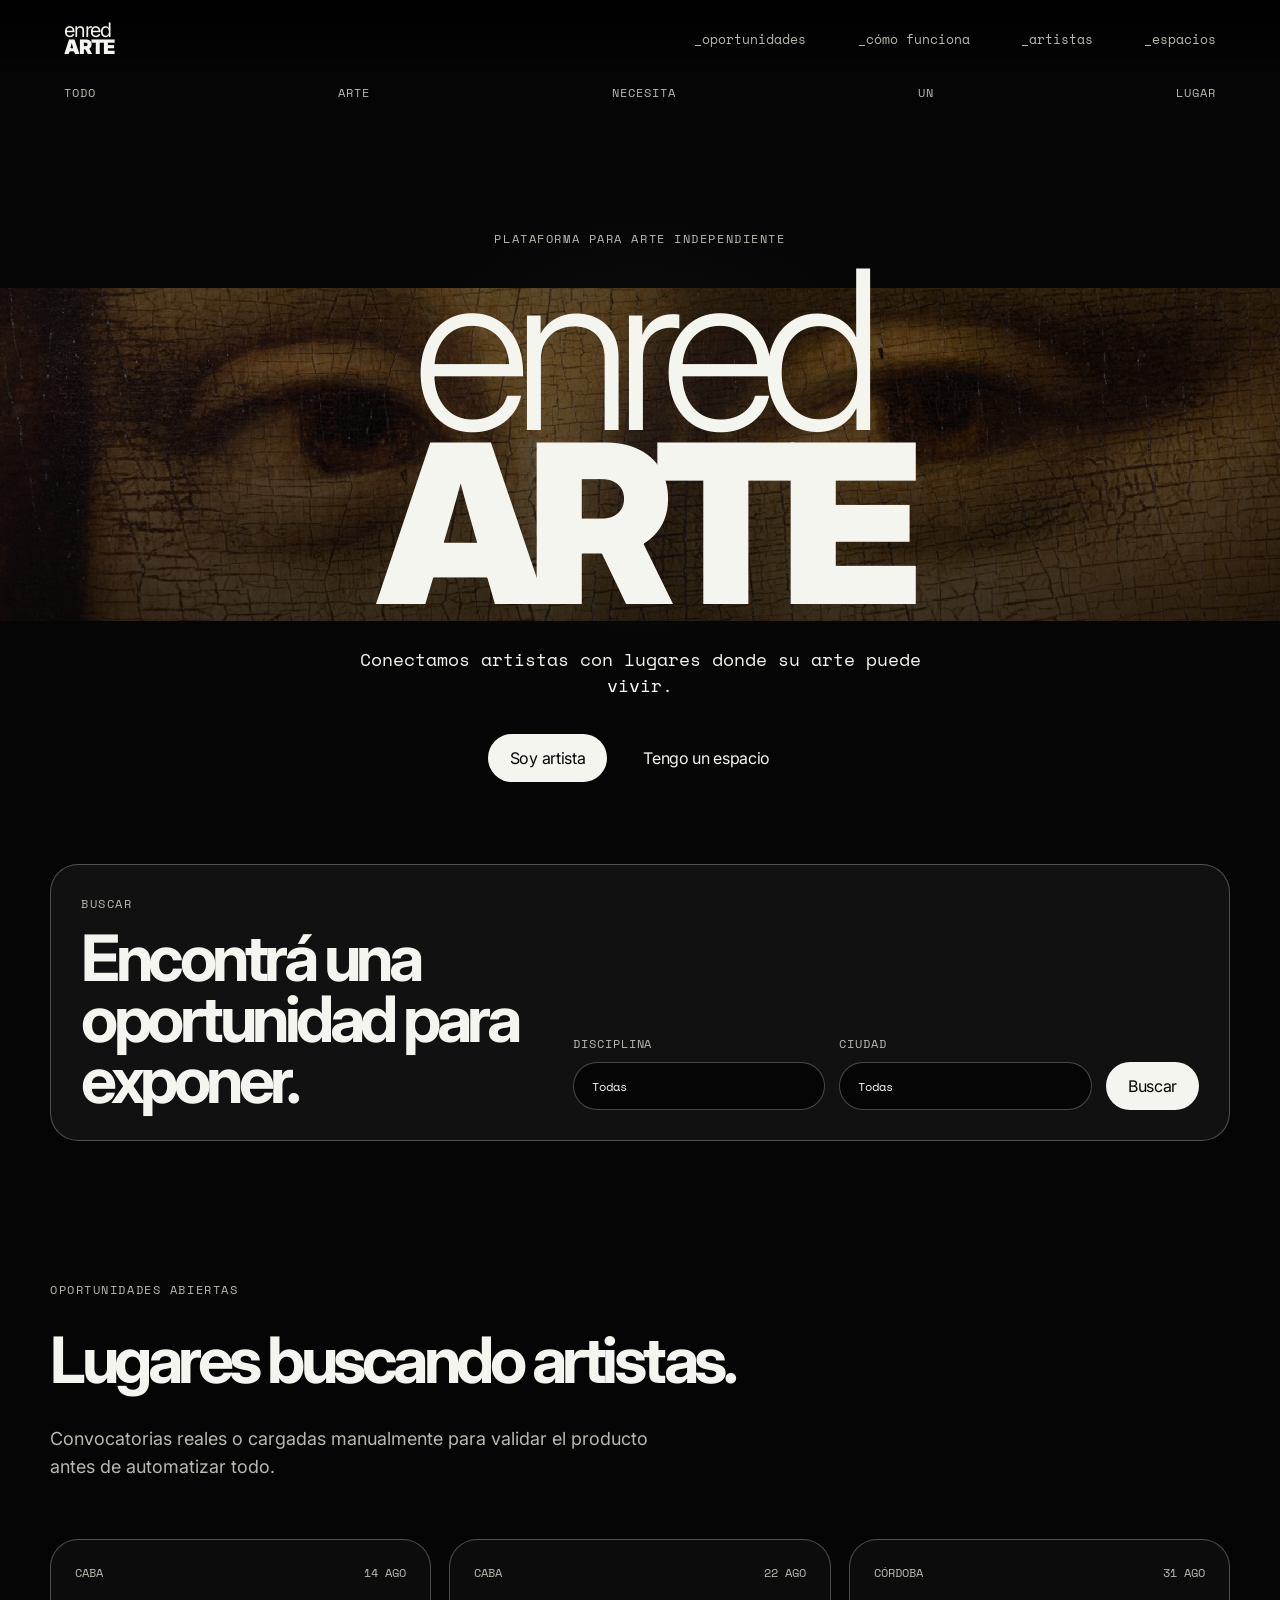
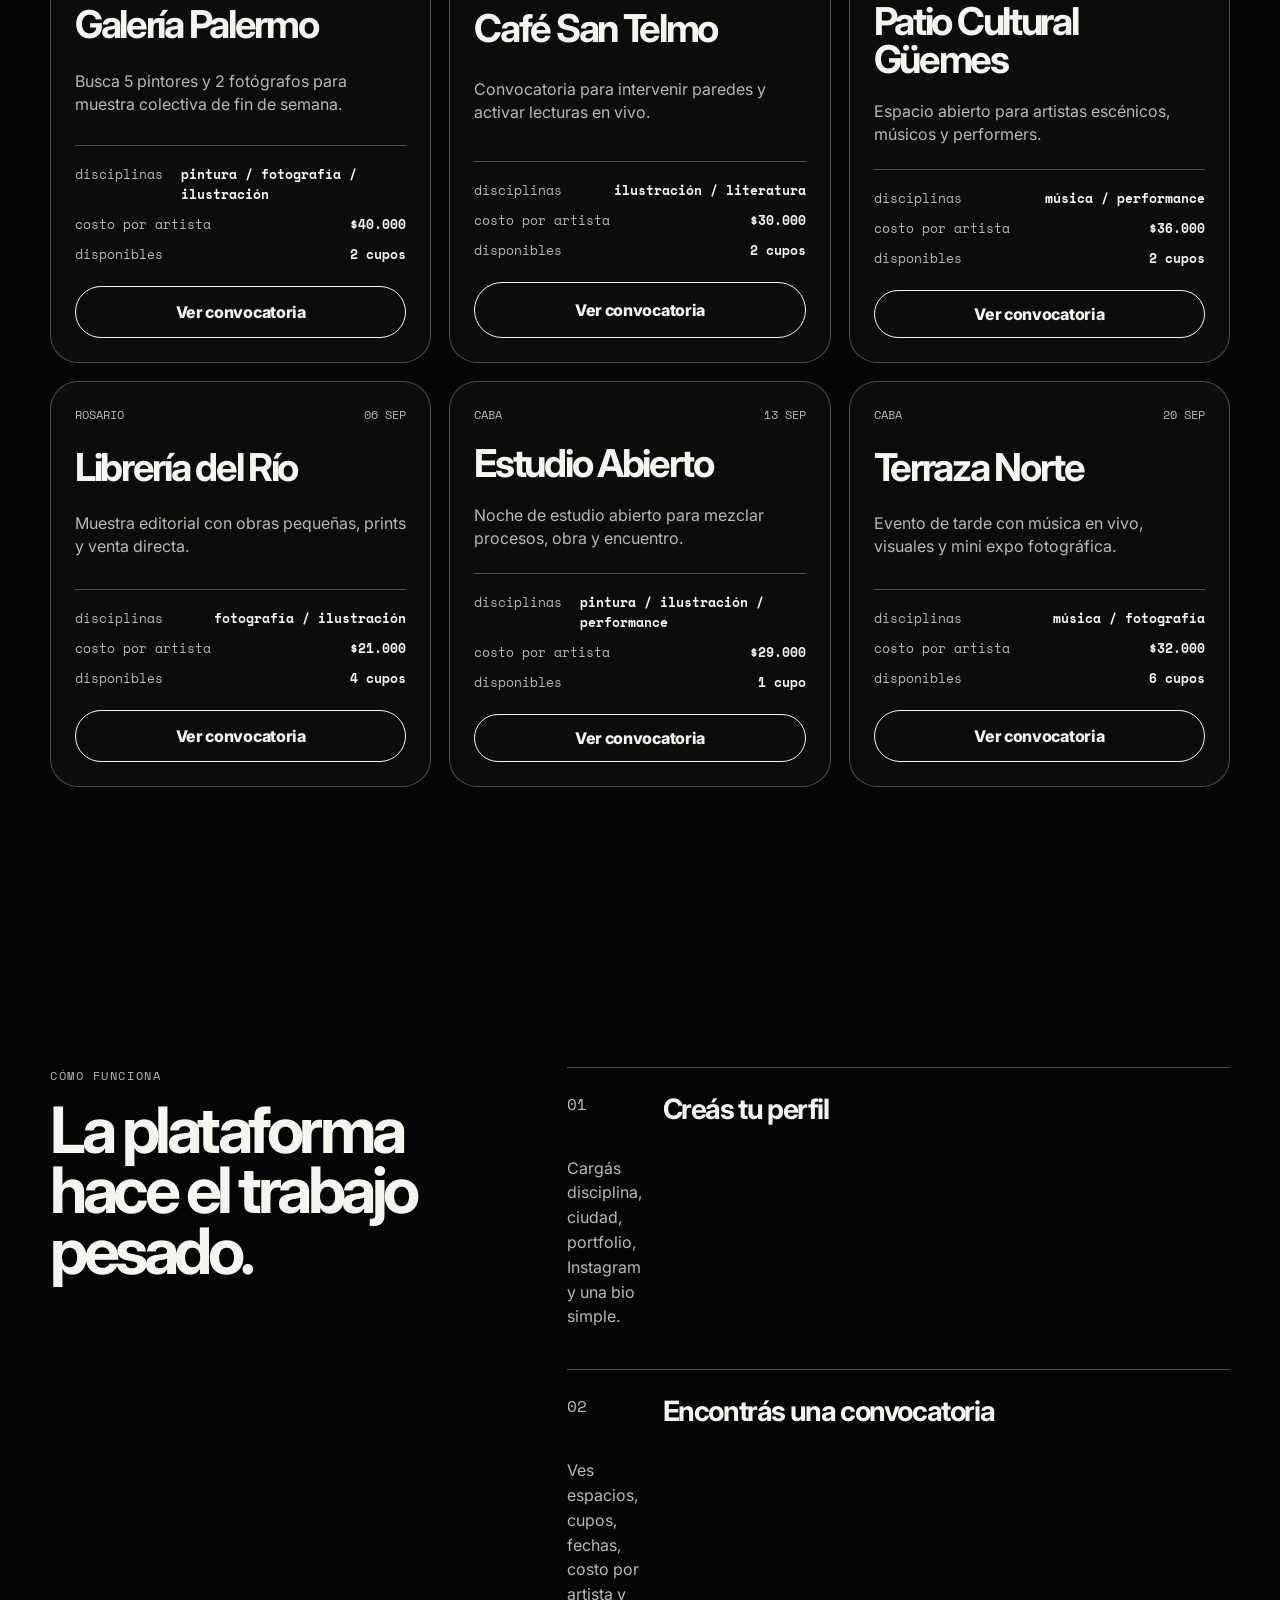
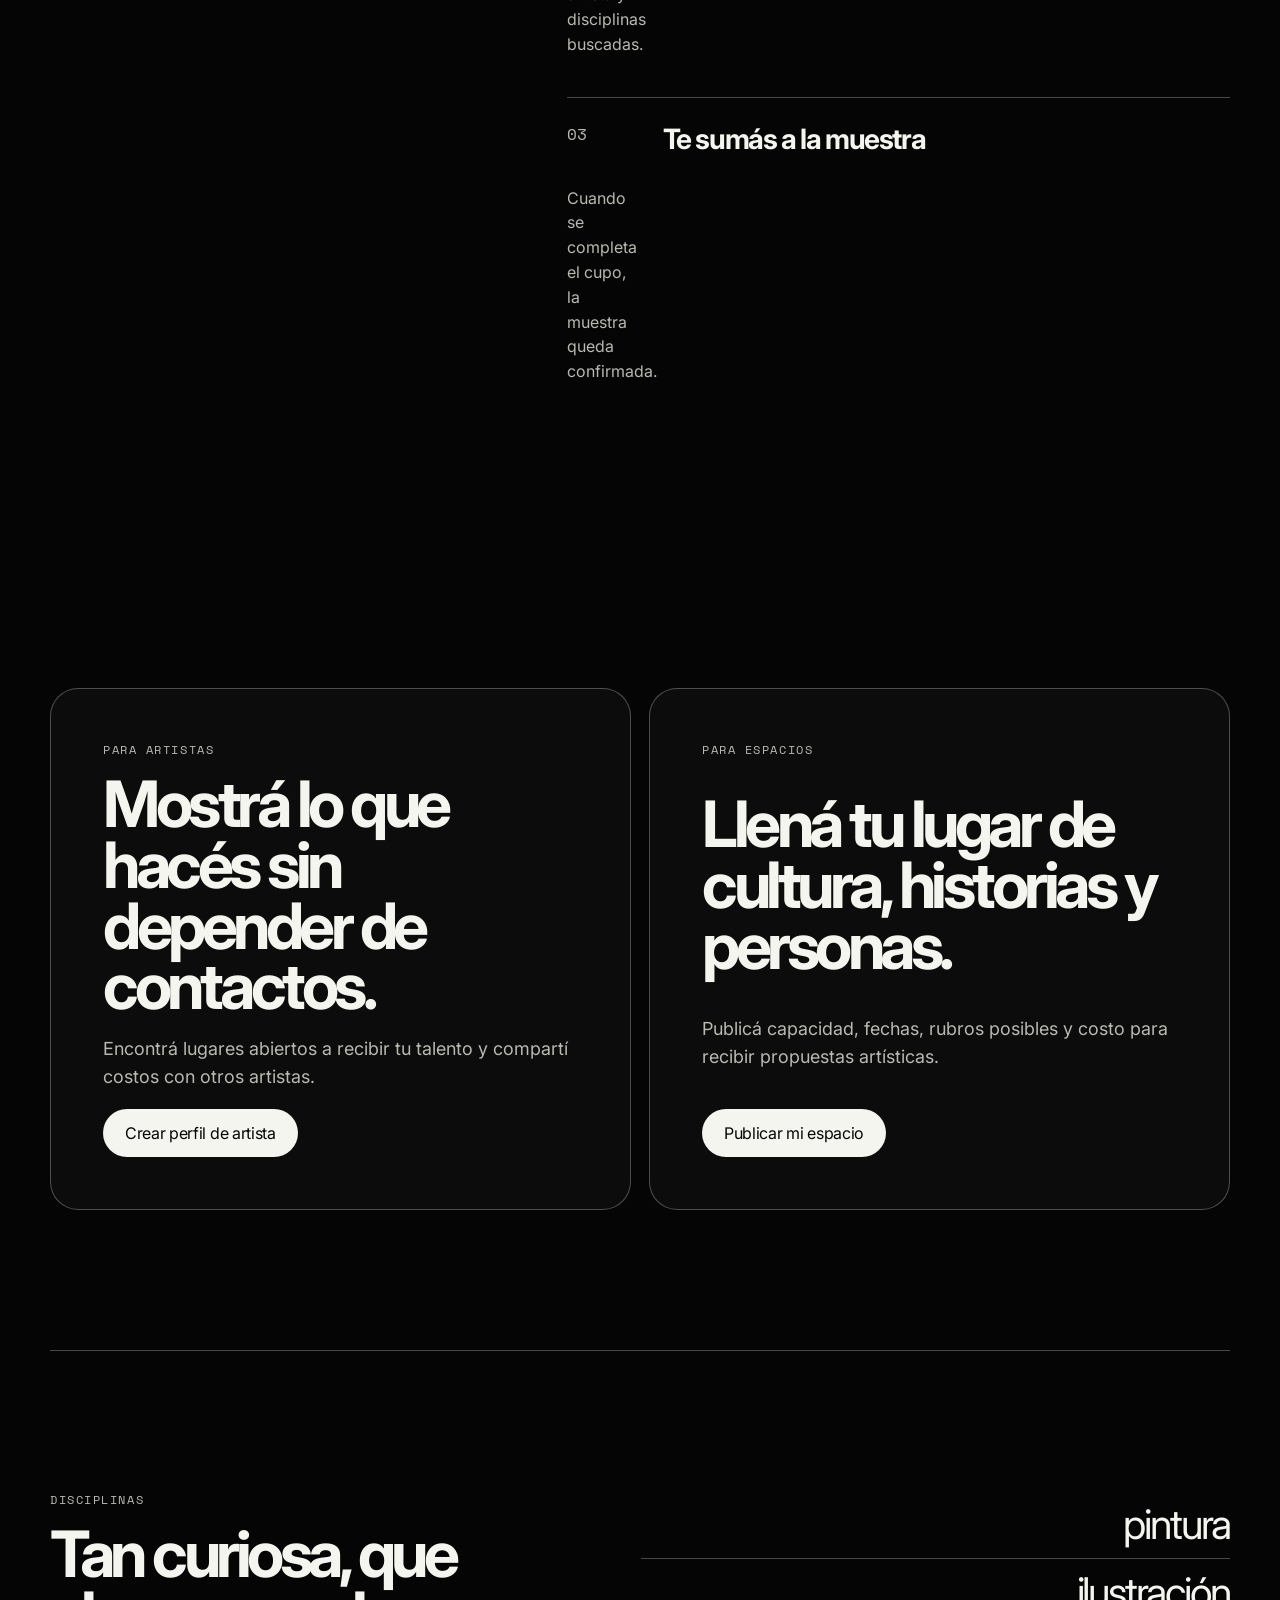
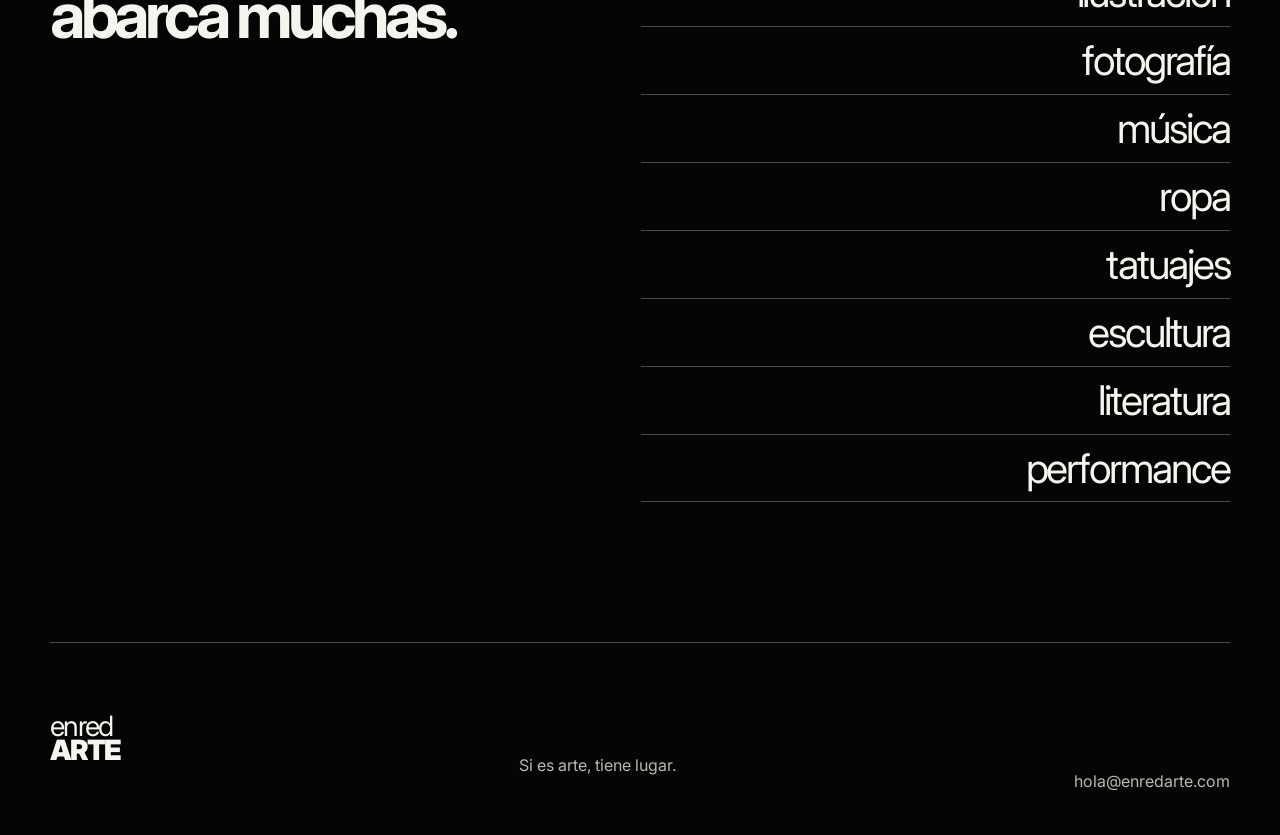
==== index.html @ ccb13dfe "primer commit" ====
<!doctype html>
<html lang="es">
  <head>
    <meta charset="UTF-8" />
    <meta name="viewport" content="width=device-width, initial-scale=1.0" />
    <title>enredARTE | Todo arte necesita un lugar</title>
    <meta
      name="description"
      content="enredARTE conecta artistas independientes con espacios donde su arte puede vivir."
    />
    <link rel="preconnect" href="https://fonts.googleapis.com" />
    <link rel="preconnect" href="https://fonts.gstatic.com" crossorigin />
    <link
      href="https://fonts.googleapis.com/css2?family=Inter:wght@300;400;600;800;900&family=Space+Mono:wght@400;700&display=swap"
      rel="stylesheet"
    />
    <link rel="stylesheet" href="styles.css" />
  </head>
  <body>
    <header class="site-header" data-header>
      <a class="brand" href="#top" aria-label="Ir al inicio">
        <span>enred</span><strong>ARTE</strong>
      </a>

      <nav class="main-nav" aria-label="Navegación principal">
        <a href="#oportunidades">_oportunidades</a>
        <a href="#como-funciona">_cómo funciona</a>
        <a href="#artistas">_artistas</a>
        <a href="#espacios">_espacios</a>
      </nav>

      <button class="menu-button" type="button" aria-expanded="false" data-menu-button>
        menú
      </button>
    </header>

    <main id="top">
      <section class="hero" aria-labelledby="hero-title">
        <div class="hero-kicker" aria-hidden="true">
          <span>TODO</span><span>ARTE</span><span>NECESITA</span><span>UN</span><span>LUGAR</span>
        </div>

        <div class="hero-image" role="img" aria-label="Detalle de una obra clásica: ojos sobre fondo oscuro"></div>

        <div class="hero-content">
          <p class="eyebrow">Plataforma para arte independiente</p>
          <h1 id="hero-title">
            <span>enred</span>
            <strong>ARTE</strong>
          </h1>
          <p class="hero-copy">
            Conectamos artistas con lugares donde su arte puede vivir.
          </p>

          <div class="hero-actions" aria-label="Acciones principales">
            <button class="button button-primary" type="button" data-open-artist>Soy artista</button>
            <button class="button button-secondary" type="button" data-open-space>Tengo un espacio</button>
          </div>
        </div>
      </section>

      <section class="search-panel" aria-label="Buscador de oportunidades">
        <div>
          <p class="section-label">buscar</p>
          <h2>Encontrá una oportunidad para exponer.</h2>
        </div>

        <form class="filters" data-filter-form>
          <label>
            Disciplina
            <select name="discipline">
              <option value="todas">Todas</option>
              <option value="pintura">Pintura</option>
              <option value="fotografía">Fotografía</option>
              <option value="ilustración">Ilustración</option>
              <option value="performance">Performance</option>
              <option value="música">Música</option>
            </select>
          </label>

          <label>
            Ciudad
            <select name="city">
              <option value="todas">Todas</option>
              <option value="CABA">CABA</option>
              <option value="Rosario">Rosario</option>
              <option value="Córdoba">Córdoba</option>
            </select>
          </label>

          <button class="button button-primary" type="submit">Buscar</button>
        </form>
      </section>

      <section class="section opportunities" id="oportunidades" aria-labelledby="opportunities-title">
        <div class="section-heading">
          <p class="section-label">oportunidades abiertas</p>
          <h2 id="opportunities-title">Lugares buscando artistas.</h2>
          <p>
            Convocatorias reales o cargadas manualmente para validar el producto antes de automatizar todo.
          </p>
        </div>

        <div class="cards-grid" data-opportunities></div>
      </section>

      <section class="section split" id="como-funciona" aria-labelledby="how-title">
        <div>
          <p class="section-label">cómo funciona</p>
          <h2 id="how-title">La plataforma hace el trabajo pesado.</h2>
        </div>

        <div class="steps">
          <article>
            <span>01</span>
            <h3>Creás tu perfil</h3>
            <p>Cargás disciplina, ciudad, portfolio, Instagram y una bio simple.</p>
          </article>
          <article>
            <span>02</span>
            <h3>Encontrás una convocatoria</h3>
            <p>Ves espacios, cupos, fechas, costo por artista y disciplinas buscadas.</p>
          </article>
          <article>
            <span>03</span>
            <h3>Te sumás a la muestra</h3>
            <p>Cuando se completa el cupo, la muestra queda confirmada.</p>
          </article>
        </div>
      </section>

      <section class="section audiences" aria-label="Públicos principales">
        <article class="audience-card" id="artistas">
          <p class="section-label">para artistas</p>
          <h2>Mostrá lo que hacés sin depender de contactos.</h2>
          <p>
            Encontrá lugares abiertos a recibir tu talento y compartí costos con otros artistas.
          </p>
          <button class="button button-primary" type="button" data-open-artist>
            Crear perfil de artista
          </button>
        </article>

        <article class="audience-card" id="espacios">
          <p class="section-label">para espacios</p>
          <h2>Llená tu lugar de cultura, historias y personas.</h2>
          <p>
            Publicá capacidad, fechas, rubros posibles y costo para recibir propuestas artísticas.
          </p>
          <button class="button button-primary" type="button" data-open-space>
            Publicar mi espacio
          </button>
        </article>
      </section>

      <section class="section disciplines" aria-labelledby="disciplines-title">
        <div>
          <p class="section-label">disciplinas</p>
          <h2 id="disciplines-title">Tan curiosa, que abarca muchas.</h2>
        </div>
        <ul>
          <li>pintura</li>
          <li>ilustración</li>
          <li>fotografía</li>
          <li>música</li>
          <li>ropa</li>
          <li>tatuajes</li>
          <li>escultura</li>
          <li>literatura</li>
          <li>performance</li>
        </ul>
      </section>
    </main>

    <footer class="site-footer">
      <p><span>enred</span><strong>ARTE</strong></p>
      <p>Si es arte, tiene lugar.</p>
      <a href="mailto:hola@enredarte.com">hola@enredarte.com</a>
    </footer>

      <div class="modal" data-space-modal aria-hidden="true">
    <div class="modal-backdrop" data-close-space></div>

    <div class="modal-panel" role="dialog" aria-modal="true" aria-labelledby="space-title">
      <button class="modal-close" type="button" data-close-space>
        cerrar
      </button>

      <p class="section-label">publicar un espacio</p>

      <h2 id="space-title">Contanos qué lugar tenés.</h2>

      <form class="apply-form" data-space-form>
        <label>
          Nombre del espacio
          <input type="text" name="spaceName" placeholder="Ej: Galería Palermo" required />
        </label>

        <label>
          Ciudad / barrio
          <input type="text" name="location" placeholder="Ej: Palermo, CABA" required />
        </label>

        <label>
          Tipo de espacio
          <select name="spaceType" required>
            <option value="">Elegí una opción</option>
            <option>Galería</option>
            <option>Café</option>
            <option>Librería</option>
            <option>Estudio</option>
            <option>Bar</option>
            <option>Patio</option>
            <option>Centro cultural</option>
            <option>Otro</option>
          </select>
        </label>

        <label>
          Capacidad aproximada
          <input type="text" name="capacity" placeholder="Ej: 60 personas" required />
        </label>

        <fieldset class="form-fieldset">
          <legend>Disciplinas que puede recibir</legend>

          <div class="checkbox-grid">
            <label>
              <input type="checkbox" name="disciplines" value="pintura" />
              Pintura
            </label>

            <label>
              <input type="checkbox" name="disciplines" value="fotografia" />
              Fotografía
            </label>

            <label>
              <input type="checkbox" name="disciplines" value="ilustracion" />
              Ilustración
            </label>

            <label>
              <input type="checkbox" name="disciplines" value="musica" />
              Música
            </label>

            <label>
              <input type="checkbox" name="disciplines" value="performance" />
              Performance
            </label>

            <label>
              <input type="checkbox" name="disciplines" value="literatura" />
              Literatura
            </label>
          </div>
        </fieldset>

        <label>
          Días y horarios disponibles
          <input type="text" name="availability" placeholder="Ej: viernes y sábados de 18 a 23 h" />
        </label>

        <label>
          Costo estimado
          <input type="text" name="price" placeholder="Ej: $180.000 por jornada" />
        </label>

        <label>
          Descripción del espacio
          <textarea name="description" rows="4" placeholder="Contá qué tipo de eventos imaginás en tu espacio"></textarea>
        </label>

        <label>
          Contacto
          <input type="text" name="contact" placeholder="Mail, Instagram o WhatsApp" required />
        </label>

        <button class="button button-primary" type="submit">
          Enviar espacio
        </button>

        <p class="form-success" data-space-success>
          Listo. Recibimos tu espacio. Próximo paso: ver si puede convertirse en muestra, escenario, galería o todo eso junto.
        </p>
      </form>
    </div>
  </div>

  <div class="modal" data-artist-modal aria-hidden="true">
  <div class="modal-backdrop" data-close-artist></div>

  <div class="modal-panel" role="dialog" aria-modal="true" aria-labelledby="artist-title">
    <button class="modal-close" type="button" data-close-artist>
      cerrar
    </button>

    <p class="section-label">crear perfil de artista</p>

    <h2 id="artist-title">Mostranos qué hacés.</h2>

    <form class="apply-form" data-artist-form>
      <label>
        Nombre artístico o nombre completo
        <input type="text" name="artistName" placeholder="Ej: Lucía Molina" required />
      </label>

      <label>
        Disciplina principal
        <select name="discipline" required>
          <option value="">Elegí una opción</option>
          <option>Pintura</option>
          <option>Fotografía</option>
          <option>Ilustración</option>
          <option>Música</option>
          <option>Diseño</option>
          <option>Moda</option>
          <option>Performance</option>
          <option>Cine</option>
          <option>Cerámica</option>
          <option>Tattoo</option>
          <option>Danza</option>
          <option>Literatura</option>
          <option>Teatro</option>
          <option>Escultura</option>
          <option>Muralismo</option>
          <option>Arte digital</option>
          <option>Otra</option>
        </select>
      </label>

      <label>
        Ciudad / barrio
        <input type="text" name="location" placeholder="Ej: Palermo, CABA" required />
      </label>

      <label>
        Instagram
        <input type="text" name="instagram" placeholder="@tuusuario" />
      </label>

      <label>
        Portfolio
        <input type="text" name="portfolio" placeholder="Link a Behance, web, drive o similar" />
      </label>

      <label>
        Bio breve
        <textarea name="bio" rows="4" placeholder="Contá quién sos y qué tipo de obra hacés"></textarea>
      </label>

      <label>
        ¿Qué estás buscando?
        <select name="goal" required>
          <option value="">Elegí una opción</option>
          <option>Sumarme a una muestra colectiva</option>
          <option>Encontrar un espacio para exponer</option>
          <option>Conectar con otros artistas</option>
          <option>Difundir mi trabajo</option>
          <option>Todavía estoy explorando</option>
        </select>
      </label>

      <button class="button button-primary" type="submit">
        Crear perfil
      </button>

      <p class="form-success" data-artist-success>
        Listo. Tu perfil ya empezó a enredarse. En el buen sentido.
      </p>
    </form>
  </div>
</div>

    <script src="app.js"></script>
  </body>
</html>
---- styles.css ----
:root {
  --bg: #050505;
  --fg: #f5f5f0;
  --muted: #b9b9b1;
  --line: rgba(245, 245, 240, 0.28);
  --panel: #0c0c0c;
  --panel-strong: #111;
  --accent: #ffffff;
  --radius: 28px;
  --mono: "Space Mono", monospace;
  --sans: "Inter", system-ui, -apple-system, BlinkMacSystemFont, "Segoe UI", sans-serif;
}

* {
  box-sizing: border-box;
}

html {
  scroll-behavior: smooth;
}

body {
  margin: 0;
  background: var(--bg);
  color: var(--fg);
  font-family: var(--sans);
}

a {
  color: inherit;
  text-decoration: none;
}

button,
select {
  font: inherit;
}

.site-header {
  position: fixed;
  inset: 0 0 auto 0;
  z-index: 10;
  display: flex;
  align-items: center;
  justify-content: space-between;
  padding: 22px clamp(20px, 5vw, 76px);
  background: linear-gradient(to bottom, rgba(0, 0, 0, 0.86), rgba(0, 0, 0, 0));
  transition: background 0.25s ease, border-color 0.25s ease;
}

.site-header.is-scrolled {
  background: rgba(5, 5, 5, 0.9);
  border-bottom: 1px solid var(--line);
  backdrop-filter: blur(16px);
}

.brand {
  display: grid;
  line-height: 0.86;
  font-size: 20px;
  letter-spacing: -0.06em;
}

.brand strong,
.site-footer strong {
  font-weight: 900;
}

.main-nav {
  display: flex;
  gap: clamp(18px, 4vw, 54px);
  font-family: var(--mono);
  font-size: 13px;
  color: var(--muted);
}

.main-nav a:hover {
  color: var(--fg);
}

.menu-button {
  display: none;
  color: var(--fg);
  background: none;
  border: 1px solid var(--line);
  border-radius: 999px;
  padding: 9px 14px;
}

.hero {
  position: relative;
  min-height: 100svh;
  display: grid;
  place-items: center;
  overflow: hidden;
  padding: 120px 22px 80px;
}

.hero::after {
  content: "";
  position: absolute;
  inset: 0;
  background:
    linear-gradient(to bottom, rgba(5, 5, 5, 0.78) 0%, rgba(5, 5, 5, 0.24) 40%, #050505 94%),
    radial-gradient(circle at center, rgba(255,255,255,0.06), rgba(0,0,0,0) 38%);
  pointer-events: none;
}

.hero-kicker {
  position: absolute;
  top: 84px;
  left: clamp(20px, 5vw, 76px);
  right: clamp(20px, 5vw, 76px);
  z-index: 2;
  display: flex;
  justify-content: space-between;
  font-family: var(--mono);
  font-size: 12px;
  color: var(--muted);
  letter-spacing: 0.08em;
}

.hero-image {
  position: absolute;
  inset: 32% 0 auto;
  min-height: 37vh;
  background-image: url("assets/hero-eyes.png");
  background-size: cover;
  background-position: center;
  opacity: 0.86;
  filter: saturate(0.84) contrast(1.08);
}

.hero-content {
  position: relative;
  z-index: 2;
  width: min(960px, 100%);
  text-align: center;
  transform: translateY(4vh);
}

.eyebrow,
.section-label {
  margin: 0 0 16px;
  font-family: var(--mono);
  font-size: 12px;
  color: var(--muted);
  text-transform: uppercase;
  letter-spacing: 0.13em;
}

.hero h1 {
  display: grid;
  margin: 0;
  line-height: 0.78;
  font-size: clamp(82px, 18vw, 222px);
  letter-spacing: -0.08em;
}

.hero h1 span {
  font-weight: 300;
}

.hero h1 strong {
  font-weight: 900;
}

.hero-copy {
  max-width: 580px;
  margin: 36px auto 0;
  color: var(--fg);
  font-family: var(--mono);
  font-size: clamp(14px, 1.8vw, 18px);
}

.hero-actions {
  display: flex;
  justify-content: center;
  gap: 14px;
  margin-top: 36px;
  flex-wrap: wrap;
}

.button {
  display: inline-flex;
  align-items: center;
  justify-content: center;
  min-height: 48px;
  padding: 0 22px;
  border-radius: 999px;
  border: 1px solid var(--fg);
  font-weight: 800;
  letter-spacing: -0.02em;
  cursor: pointer;
}

.button-primary {
  background: var(--fg);
  color: var(--bg);
}

.button-secondary {
  background: transparent;
  color: var(--fg);
}

.button:hover {
  transform: translateY(-1px);
}

.search-panel,
.section,
.site-footer {
  width: min(1180px, calc(100% - 40px));
  margin-inline: auto;
}

.search-panel {
  display: grid;
  grid-template-columns: 1fr 1.35fr;
  gap: 28px;
  align-items: end;
  padding: 30px;
  margin-top: -36px;
  position: relative;
  z-index: 3;
  background: var(--panel-strong);
  border: 1px solid var(--line);
  border-radius: var(--radius);
}

.search-panel h2,
.section h2 {
  margin: 0;
  font-size: clamp(34px, 5vw, 74px);
  line-height: 0.95;
  letter-spacing: -0.07em;
}

.filters {
  display: grid;
  grid-template-columns: 1fr 1fr auto;
  gap: 14px;
  align-items: end;
}

.filters label {
  display: grid;
  gap: 10px;
  color: var(--muted);
  font-family: var(--mono);
  font-size: 12px;
  text-transform: uppercase;
  letter-spacing: 0.08em;
}

.filters select {
  width: 100%;
  appearance: none;
  color: var(--fg);
  background: var(--bg);
  border: 1px solid var(--line);
  border-radius: 999px;
  min-height: 48px;
  padding: 0 18px;
}

.section {
  padding-block: clamp(74px, 11vw, 140px);
}

.section-heading {
  display: grid;
  gap: 16px;
  max-width: 760px;
  margin-bottom: 40px;
}

.section-heading p:last-child {
  max-width: 620px;
  color: var(--muted);
  font-size: 18px;
  line-height: 1.55;
}

.cards-grid {
  display: grid;
  grid-template-columns: repeat(3, 1fr);
  gap: 18px;
}

.opportunity-card {
  display: grid;
  gap: 22px;
  min-height: 360px;
  padding: 24px;
  background: var(--panel);
  border: 1px solid var(--line);
  border-radius: var(--radius);
}

.opportunity-card:hover {
  border-color: rgba(245, 245, 240, 0.74);
}

.card-top {
  display: flex;
  justify-content: space-between;
  gap: 16px;
  color: var(--muted);
  font-family: var(--mono);
  font-size: 12px;
  text-transform: uppercase;
}

.opportunity-card h3 {
  margin: 0;
  font-size: clamp(28px, 3vw, 42px);
  line-height: 0.98;
  letter-spacing: -0.06em;
}

.opportunity-card p {
  margin: 0;
  color: var(--muted);
  line-height: 1.45;
}

.card-meta {
  display: grid;
  gap: 10px;
  margin-top: auto;
  padding-top: 18px;
  border-top: 1px solid var(--line);
  color: var(--fg);
}

.meta-row {
  display: flex;
  justify-content: space-between;
  gap: 18px;
  font-family: var(--mono);
  font-size: 13px;
}

.meta-row span:first-child {
  color: var(--muted);
}

.split {
  display: grid;
  grid-template-columns: 0.9fr 1.4fr;
  gap: clamp(30px, 8vw, 90px);
  align-items: start;
}

.steps {
  display: grid;
  gap: 16px;
}

.steps article {
  display: grid;
  grid-template-columns: 74px 1fr;
  gap: 22px;
  padding: 24px 0;
  border-top: 1px solid var(--line);
}

.steps span {
  font-family: var(--mono);
  color: var(--muted);
}

.steps h3 {
  margin: 0 0 8px;
  font-size: 28px;
  letter-spacing: -0.05em;
}

.steps p {
  margin: 0;
  color: var(--muted);
  line-height: 1.55;
}

.audiences {
  display: grid;
  grid-template-columns: 1fr 1fr;
  gap: 18px;
}

.audience-card {
  min-height: 470px;
  display: flex;
  flex-direction: column;
  align-items: flex-start;
  justify-content: space-between;
  padding: clamp(28px, 5vw, 52px);
  background: var(--panel);
  border: 1px solid var(--line);
  border-radius: var(--radius);
}

.audience-card p:not(.section-label) {
  color: var(--muted);
  font-size: 18px;
  line-height: 1.55;
}

.disciplines {
  display: grid;
  grid-template-columns: 0.9fr 1fr;
  gap: 60px;
  border-top: 1px solid var(--line);
}

.disciplines ul {
  margin: 0;
  padding: 0;
  list-style: none;
}

.disciplines li {
  display: flex;
  justify-content: flex-end;
  padding: 13px 0;
  border-bottom: 1px solid var(--line);
  font-size: clamp(24px, 3.2vw, 42px);
  line-height: 1;
  letter-spacing: -0.05em;
}

.site-footer {
  display: flex;
  align-items: end;
  justify-content: space-between;
  gap: 20px;
  padding: 44px 0;
  border-top: 1px solid var(--line);
  color: var(--muted);
}

.site-footer p:first-child {
  display: grid;
  color: var(--fg);
  line-height: 0.85;
  font-size: 28px;
  letter-spacing: -0.06em;
}

@media (max-width: 900px) {
  .main-nav {
    position: fixed;
    inset: 73px 20px auto;
    display: none;
    flex-direction: column;
    padding: 20px;
    border: 1px solid var(--line);
    border-radius: 20px;
    background: rgba(5, 5, 5, 0.96);
  }

  .main-nav.is-open {
    display: flex;
  }

  .menu-button {
    display: inline-flex;
  }

  .hero-kicker span:nth-child(2),
  .hero-kicker span:nth-child(4) {
    display: none;
  }

  .search-panel,
  .split,
  .audiences,
  .disciplines {
    grid-template-columns: 1fr;
  }

  .filters,
  .cards-grid {
    grid-template-columns: 1fr;
  }

  .audience-card {
    min-height: 360px;
  }

  .site-footer {
    align-items: flex-start;
    flex-direction: column;
  }
}

@media (max-width: 560px) {
  .hero {
    min-height: 92svh;
  }

  .hero-image {
    inset: 34% -35% auto;
  }

  .steps article {
    grid-template-columns: 1fr;
    gap: 10px;
  }
}


/* Página detalle de oportunidad */

.detail-header {
  background: rgba(5, 5, 5, 0.92);
  border-bottom: 1px solid var(--line);
  backdrop-filter: blur(16px);
}

.opportunity-hero,
.detail-layout {
  width: min(1180px, calc(100% - 40px));
  margin-inline: auto;
}

.opportunity-hero {
  padding: 150px 0 54px;
}

.back-link {
  display: inline-flex;
  margin-bottom: 42px;
  color: var(--muted);
  font-family: var(--mono);
  font-size: 13px;
}

.back-link:hover {
  color: var(--fg);
}

.opportunity-hero-grid {
  display: grid;
  grid-template-columns: 1fr 360px;
  gap: clamp(28px, 7vw, 82px);
  align-items: end;
}

.opportunity-hero h1 {
  max-width: 850px;
  margin: 0;
  font-size: clamp(56px, 9vw, 118px);
  line-height: 0.92;
  letter-spacing: -0.08em;
}

.opportunity-lead {
  max-width: 720px;
  margin: 28px 0 0;
  color: var(--muted);
  font-size: clamp(18px, 2vw, 23px);
  line-height: 1.45;
}

.status-card,
.info-card,
.detail-block {
  border: 1px solid var(--line);
  border-radius: var(--radius);
  background: var(--panel);
}

.status-card {
  display: grid;
  gap: 18px;
  padding: 26px;
}

.status-card strong {
  font-size: 36px;
  line-height: 0.95;
  letter-spacing: -0.06em;
}

.status-card span,
.info-card p,
.detail-block p,
.included-list,
.artist-list span {
  color: var(--muted);
  line-height: 1.55;
}

.detail-image {
  width: min(1180px, calc(100% - 40px));
  min-height: clamp(260px, 42vw, 520px);
  margin-inline: auto;
  border: 1px solid var(--line);
  border-radius: var(--radius);
  background-image:
    linear-gradient(to bottom, rgba(5, 5, 5, 0.08), rgba(5, 5, 5, 0.58)),
    url("assets/hero-eyes.png");
  background-size: cover;
  background-position: center;
}

.detail-layout {
  display: grid;
  grid-template-columns: 1fr 360px;
  gap: 18px;
  align-items: start;
}

.detail-main {
  display: grid;
  gap: 18px;
}

.detail-block {
  padding: clamp(26px, 4vw, 44px);
}

.detail-block h2 {
  max-width: 760px;
  margin: 0 0 22px;
  font-size: clamp(38px, 5.8vw, 78px);
}

.detail-block p {
  max-width: 760px;
  margin: 0 0 16px;
  font-size: 18px;
}

.included-list {
  display: grid;
  gap: 14px;
  margin: 0;
  padding-left: 20px;
  font-size: 18px;
}

.artist-list {
  display: grid;
  grid-template-columns: repeat(2, 1fr);
  gap: 12px;
}

.artist-list div {
  display: grid;
  gap: 6px;
  min-height: 110px;
  padding: 18px;
  border: 1px solid var(--line);
  border-radius: 20px;
}

.artist-list strong {
  font-size: 24px;
  letter-spacing: -0.04em;
}

.detail-sidebar {
  position: sticky;
  top: 96px;
  display: grid;
  gap: 18px;
}

.info-card {
  padding: 24px;
}

.info-row {
  display: grid;
  gap: 8px;
  padding: 15px 0;
  border-bottom: 1px solid var(--line);
}

.info-row:last-child {
  border-bottom: 0;
}

.info-row span {
  color: var(--muted);
  font-family: var(--mono);
  font-size: 12px;
  text-transform: uppercase;
  letter-spacing: 0.08em;
}

.info-row strong {
  font-size: 18px;
  line-height: 1.25;
}

.callout-card {
  display: grid;
  gap: 18px;
}

.callout-card h3 {
  margin: 0;
  font-size: 34px;
  line-height: 0.95;
  letter-spacing: -0.06em;
}

.callout-card p {
  margin: 0;
}

@media (max-width: 900px) {
  .opportunity-hero-grid,
  .detail-layout {
    grid-template-columns: 1fr;
  }

  .detail-sidebar {
    position: static;
  }

  .artist-list {
    grid-template-columns: 1fr;
  }
}

/* Modal de postulación */

.modal {
  position: fixed;
  inset: 0;
  z-index: 200;
  display: none;
  align-items: center;
  justify-content: center;
  padding: 20px;
}

.modal.is-open {
  display: flex;
}

.modal-backdrop {
  position: absolute;
  inset: 0;
  background: rgba(0, 0, 0, 0.78);
  backdrop-filter: blur(10px);
}

.modal-panel {
  position: relative;
  z-index: 1;
  width: min(620px, 100%);
  max-height: calc(100vh - 40px);
  overflow: auto;
  padding: clamp(28px, 5vw, 48px);
  border: 1px solid var(--line);
  border-radius: var(--radius);
  background: #050505;
}

.modal-close {
  position: absolute;
  top: 18px;
  right: 18px;
  border: 0;
  background: transparent;
  color: var(--muted);
  font-family: var(--mono);
  cursor: pointer;
}

.modal-close:hover {
  color: var(--fg);
}

.modal-panel h2 {
  margin: 0 0 28px;
  font-size: clamp(42px, 7vw, 76px);
  line-height: 0.92;
  letter-spacing: -0.07em;
}

.apply-form {
  display: grid;
  gap: 18px;
}

.apply-form label {
  display: grid;
  gap: 8px;
  color: var(--muted);
  font-family: var(--mono);
  font-size: 13px;
}

.apply-form input,
.apply-form select,
.apply-form textarea {
  width: 100%;
  border: 1px solid var(--line);
  border-radius: 16px;
  background: #0b0b0b;
  color: var(--fg);
  padding: 15px 16px;
  font: inherit;
  font-family: var(--sans);
}

.apply-form textarea {
  resize: vertical;
}

.apply-form input:focus,
.apply-form select:focus,
.apply-form textarea:focus {
  outline: 1px solid var(--fg);
  border-color: var(--fg);
}

.form-success {
  display: none;
  margin: 0;
  color: var(--fg);
  font-family: var(--mono);
  font-size: 13px;
  line-height: 1.5;
}

.form-success.is-visible {
  display: block;
}

/* Formulario espacios */

.form-fieldset {
  border: 1px solid var(--line);
  border-radius: 16px;
  padding: 16px;
}

.form-fieldset legend {
  padding: 0 8px;
  color: var(--muted);
  font-family: var(--mono);
  font-size: 13px;
}

.checkbox-grid {
  display: grid;
  grid-template-columns: repeat(2, 1fr);
  gap: 12px;
  margin-top: 8px;
}

.checkbox-grid label {
  display: flex;
  align-items: center;
  gap: 9px;
  color: var(--fg);
  font-family: var(--sans);
  font-size: 14px;
}

.checkbox-grid input {
  width: auto;
}

@media (max-width: 560px) {
  .checkbox-grid {
    grid-template-columns: 1fr;
  }
}

button.button {
  appearance: none;
  -webkit-appearance: none;
  border: 0;
  font: inherit;
  cursor: pointer;
}

.button {
  display: inline-flex;
  align-items: center;
  justify-content: center;
  text-decoration: none;
}
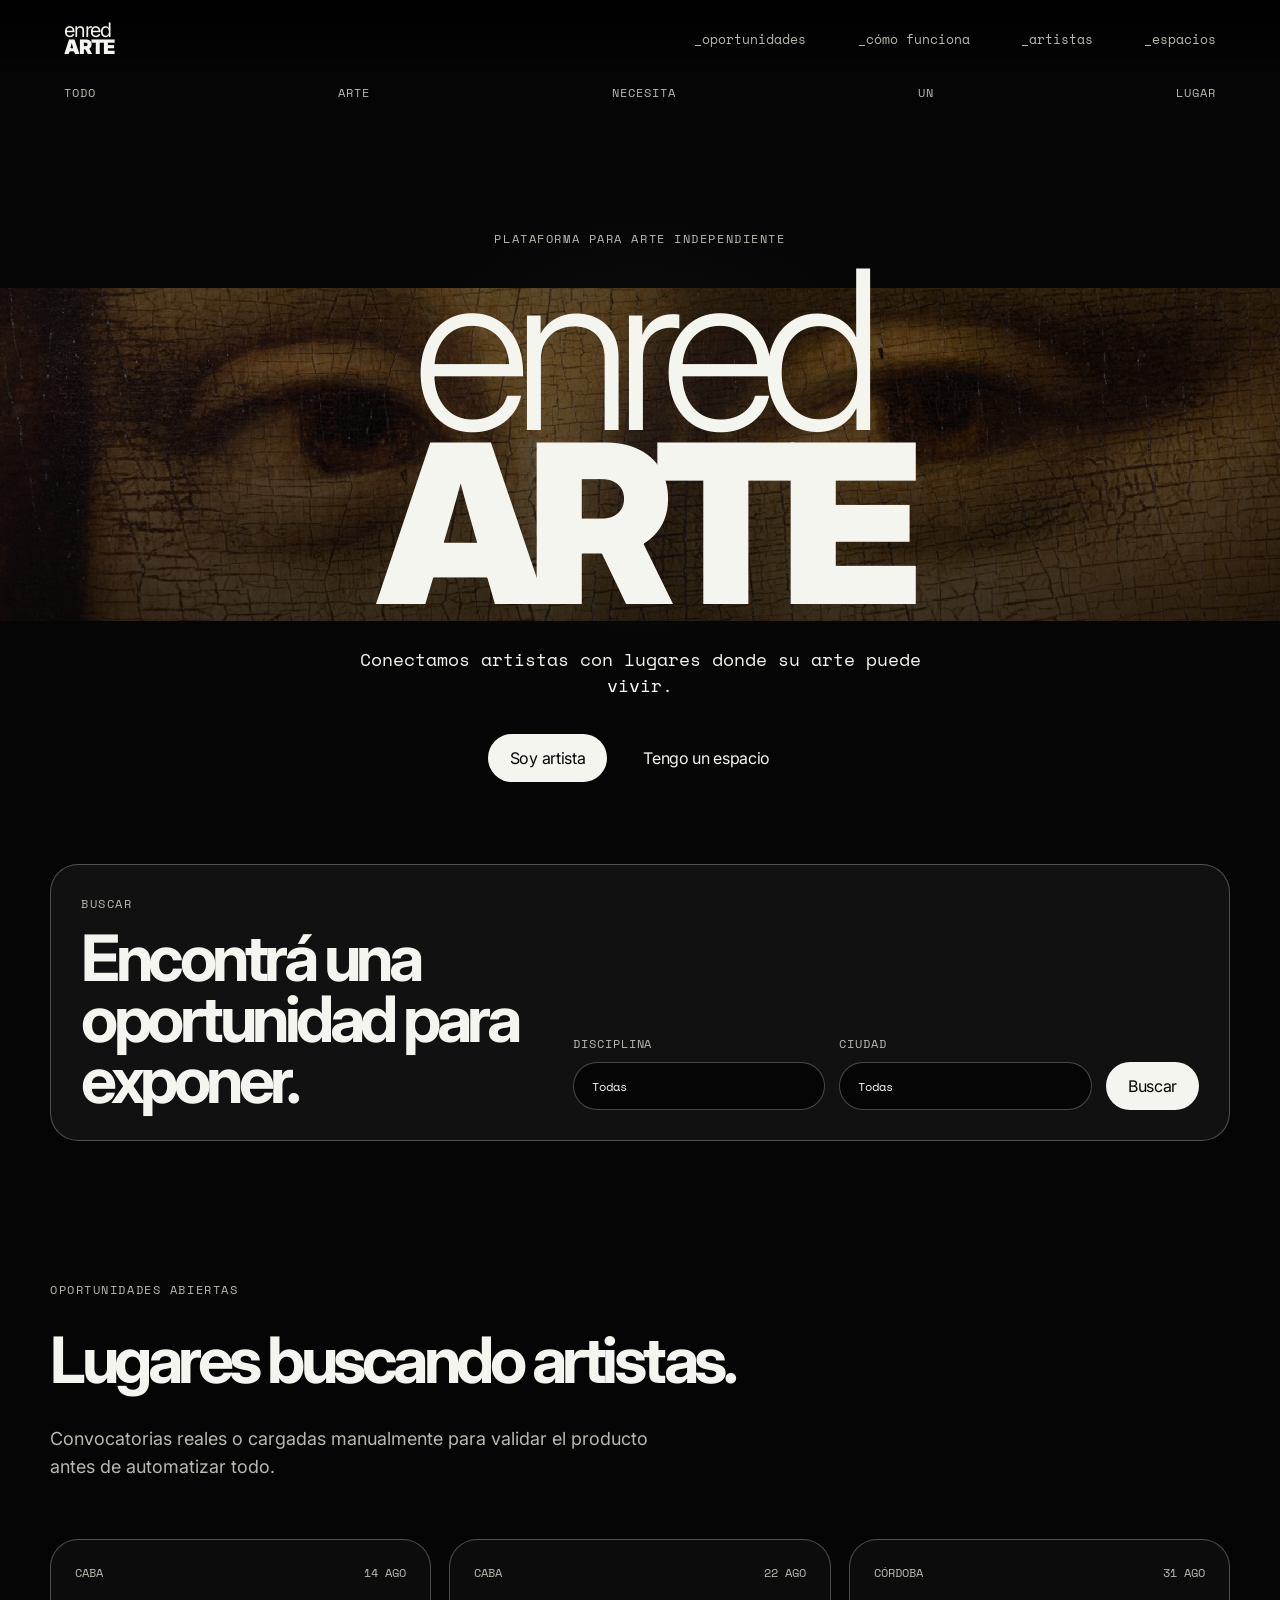
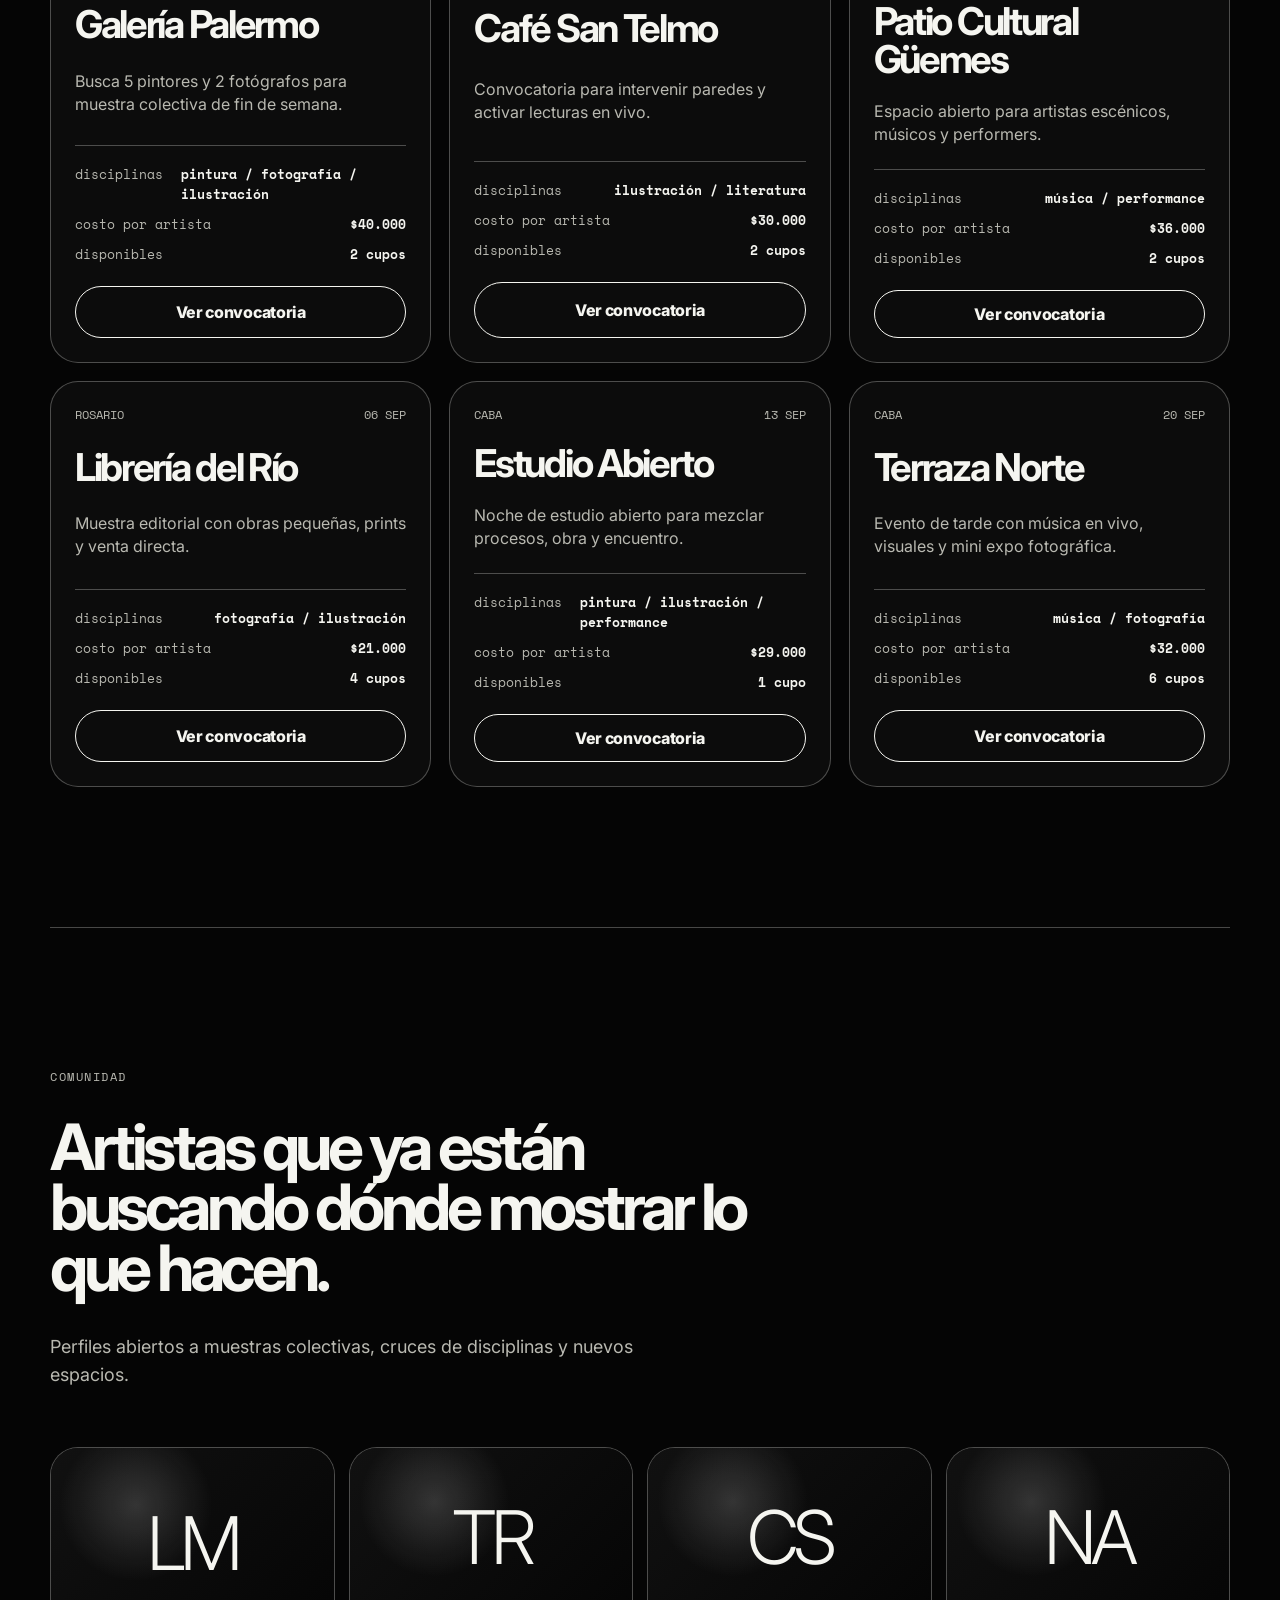
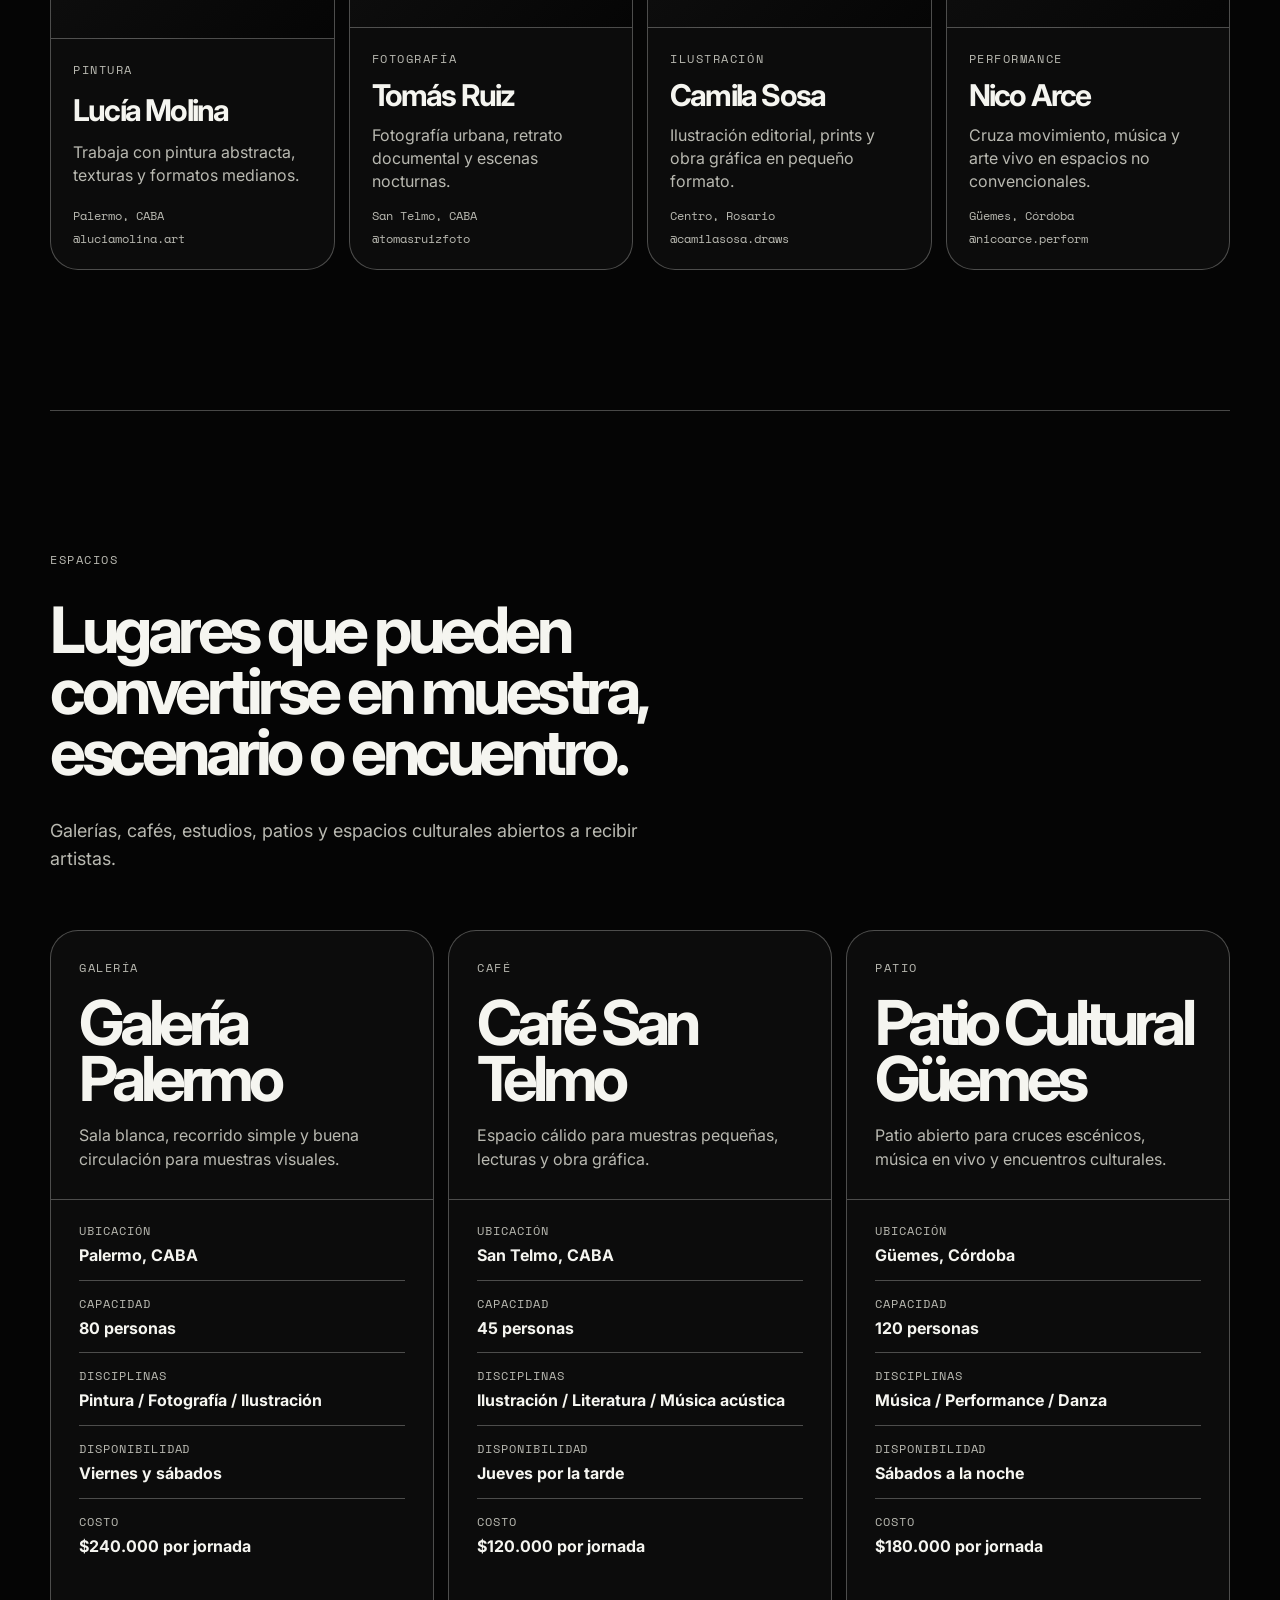
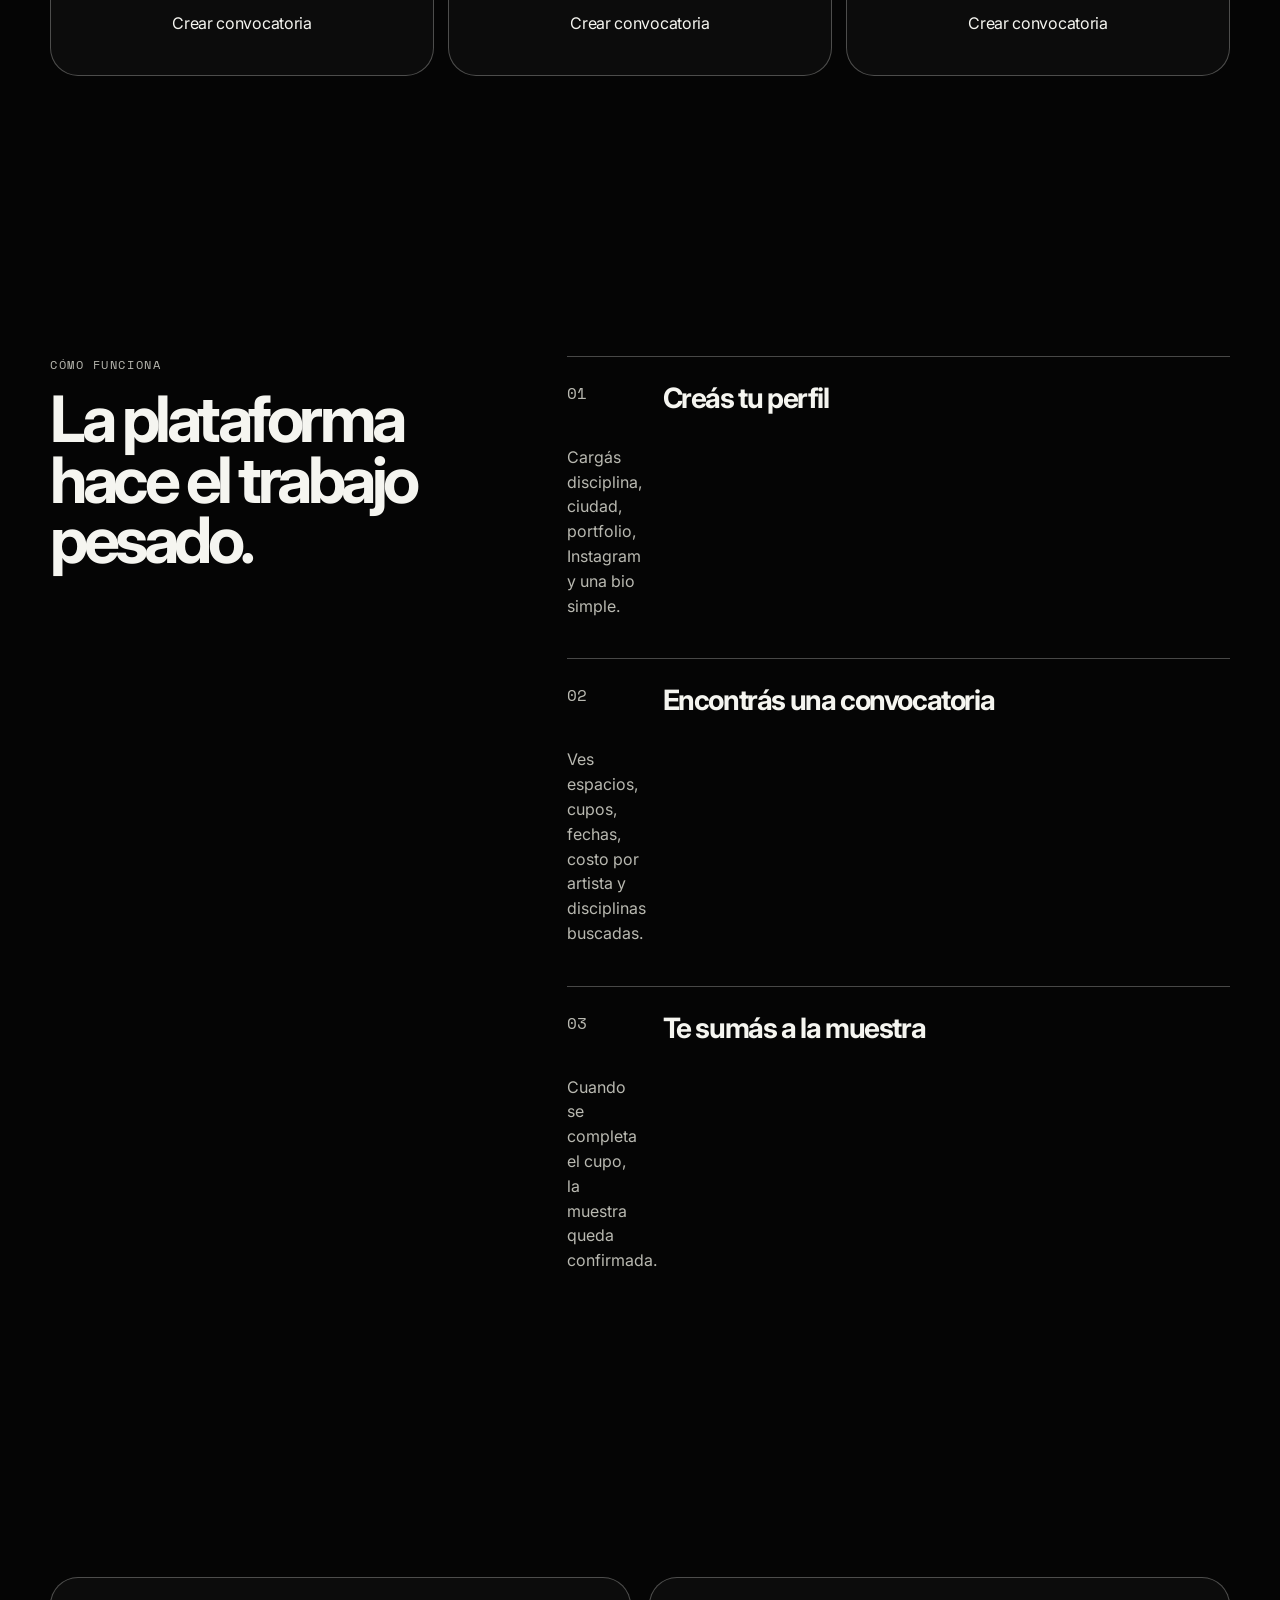
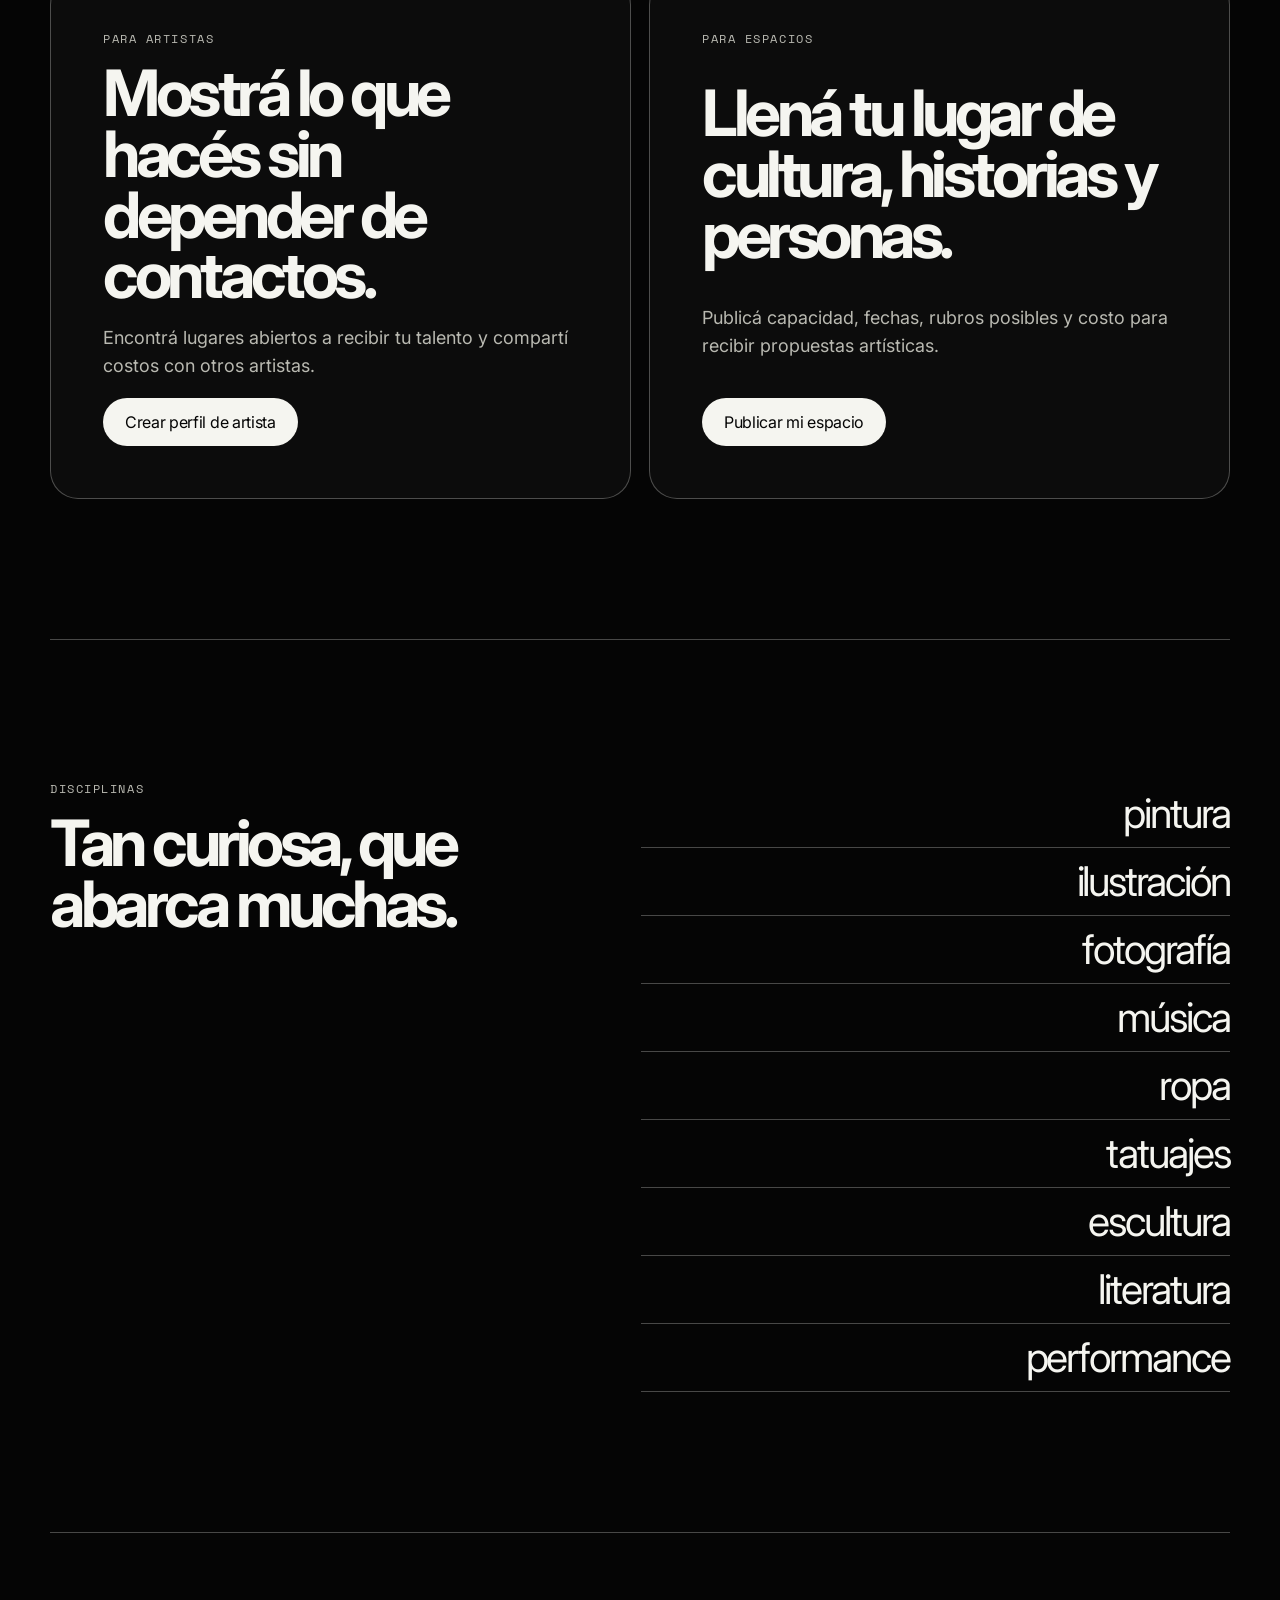
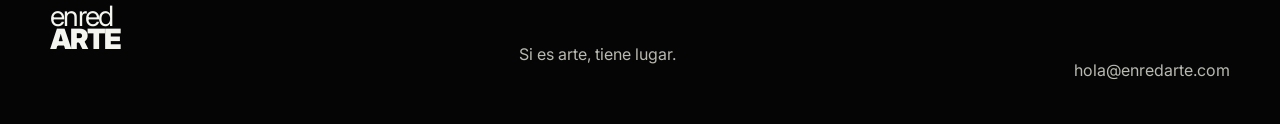
==== commit fd3637ad: "mejoras" ====
--- a/index.html
+++ b/index.html
@@ -104,6 +104,34 @@
         <div class="cards-grid" data-opportunities></div>
       </section>
 
+      <section class="section featured-artists" id="artistas-destacados">
+        <div class="section-heading">
+          <p class="section-label">comunidad</p>
+
+          <h2>Artistas que ya están buscando dónde mostrar lo que hacen.</h2>
+
+          <p>
+            Perfiles abiertos a muestras colectivas, cruces de disciplinas y nuevos espacios.
+          </p>
+        </div>
+
+        <div class="artist-grid" data-artist-grid></div>
+      </section>
+
+      <section class="section featured-spaces" id="espacios-abiertos">
+        <div class="section-heading">
+          <p class="section-label">espacios</p>
+
+          <h2>Lugares que pueden convertirse en muestra, escenario o encuentro.</h2>
+
+          <p>
+            Galerías, cafés, estudios, patios y espacios culturales abiertos a recibir artistas.
+          </p>
+        </div>
+
+        <div class="space-grid" data-space-grid></div>
+      </section>
+
       <section class="section split" id="como-funciona" aria-labelledby="how-title">
         <div>
           <p class="section-label">cómo funciona</p>
@@ -373,6 +401,127 @@
   </div>
 </div>
 
+<div class="modal" data-create-opportunity-modal aria-hidden="true">
+  <div class="modal-backdrop" data-close-create-opportunity></div>
+
+  <div
+    class="modal-panel"
+    role="dialog"
+    aria-modal="true"
+    aria-labelledby="create-opportunity-title"
+  >
+    <button class="modal-close" type="button" data-close-create-opportunity>
+      cerrar
+    </button>
+
+    <p class="section-label">crear convocatoria</p>
+
+    <h2 id="create-opportunity-title">Abrí tu espacio al arte.</h2>
+
+    <form class="apply-form" data-create-opportunity-form>
+      <label>
+        Espacio
+        <input
+          type="text"
+          name="spaceName"
+          data-create-opportunity-space
+          placeholder="Ej: Galería Palermo"
+          required
+        />
+      </label>
+
+      <label>
+        Ciudad / barrio
+        <input
+          type="text"
+          name="location"
+          data-create-opportunity-location
+          placeholder="Ej: Palermo, CABA"
+          required
+        />
+      </label>
+
+      <label>
+        Título de la convocatoria
+        <input
+          type="text"
+          name="title"
+          placeholder="Ej: busca artistas visuales"
+          required
+        />
+      </label>
+
+      <label>
+        Disciplinas buscadas
+        <input
+          type="text"
+          name="disciplines"
+          placeholder="Ej: pintura, fotografía, ilustración"
+          required
+        />
+      </label>
+
+      <label>
+        Fecha
+        <input type="text" name="date" placeholder="Ej: 14 AGO" required />
+      </label>
+
+      <label>
+        Horario
+        <input type="text" name="time" placeholder="Ej: 19 a 23 h" required />
+      </label>
+
+      <label>
+        Costo total
+        <input
+          type="text"
+          name="totalCost"
+          placeholder="Ej: $240.000"
+          required
+        />
+      </label>
+
+      <label>
+        Costo por artista
+        <input
+          type="text"
+          name="artistCost"
+          placeholder="Ej: $40.000"
+          required
+        />
+      </label>
+
+      <label>
+        Cupos totales
+        <input type="number" name="totalSpots" min="1" placeholder="Ej: 6" required />
+      </label>
+
+      <label>
+        Artistas ya confirmados
+        <input type="number" name="confirmed" min="0" placeholder="Ej: 2" required />
+      </label>
+
+      <label>
+        Descripción
+        <textarea
+          name="description"
+          rows="4"
+          placeholder="Contá qué tipo de muestra imaginás"
+          required
+        ></textarea>
+      </label>
+
+      <button class="button button-primary" type="submit">
+        Publicar convocatoria
+      </button>
+
+      <p class="form-success" data-create-opportunity-success>
+        Listo. La convocatoria ya está en oportunidades abiertas. El arte no espera, claramente.
+      </p>
+    </form>
+  </div>
+</div>
+
     <script src="app.js"></script>
   </body>
 </html>
--- a/styles.css
+++ b/styles.css
@@ -890,4 +890,175 @@
   align-items: center;
   justify-content: center;
   text-decoration: none;
-}+}
+
+/* Artistas destacados */
+
+.featured-artists {
+  border-top: 1px solid var(--line);
+}
+
+.artist-grid {
+  display: grid;
+  grid-template-columns: repeat(4, 1fr);
+  gap: 14px;
+}
+
+.artist-card {
+  display: grid;
+  min-height: 420px;
+  border: 1px solid var(--line);
+  border-radius: var(--radius);
+  overflow: hidden;
+  background: var(--panel);
+}
+
+.artist-avatar {
+  display: grid;
+  place-items: center;
+  min-height: 180px;
+  border-bottom: 1px solid var(--line);
+  background:
+    radial-gradient(circle at 30% 30%, rgba(255, 255, 255, 0.16), transparent 32%),
+    linear-gradient(135deg, #111, #050505);
+  color: var(--fg);
+  font-size: clamp(48px, 6vw, 74px);
+  font-weight: 300;
+  letter-spacing: -0.08em;
+}
+
+.artist-card-content {
+  display: grid;
+  gap: 14px;
+  padding: 22px;
+}
+
+.artist-card h3 {
+  margin: 0;
+  font-size: 30px;
+  line-height: 0.95;
+  letter-spacing: -0.06em;
+}
+
+.artist-card p {
+  margin: 0;
+  color: var(--muted);
+  line-height: 1.45;
+}
+
+.artist-meta {
+  display: grid;
+  gap: 6px;
+  margin-top: auto;
+  color: var(--muted);
+  font-family: var(--mono);
+  font-size: 12px;
+}
+
+@media (max-width: 980px) {
+  .artist-grid {
+    grid-template-columns: repeat(2, 1fr);
+  }
+}
+
+@media (max-width: 620px) {
+  .artist-grid {
+    grid-template-columns: 1fr;
+  }
+
+  .artist-card {
+    min-height: auto;
+  }
+}
+
+/* Espacios destacados */
+
+.featured-spaces {
+  border-top: 1px solid var(--line);
+}
+
+.space-grid {
+  display: grid;
+  grid-template-columns: repeat(3, 1fr);
+  gap: 14px;
+}
+
+.space-card {
+  display: grid;
+  align-content: space-between;
+  min-height: 520px;
+  border: 1px solid var(--line);
+  border-radius: var(--radius);
+  overflow: hidden;
+  background: var(--panel);
+}
+
+.space-card-top {
+  display: grid;
+  gap: 18px;
+  padding: 28px;
+  min-height: 260px;
+  border-bottom: 1px solid var(--line);
+}
+
+.space-card h3 {
+  margin: 0;
+  font-size: clamp(38px, 5vw, 62px);
+  line-height: 0.9;
+  letter-spacing: -0.08em;
+}
+
+.space-card p {
+  margin: 0;
+  color: var(--muted);
+  line-height: 1.45;
+}
+
+.space-card-info {
+  display: grid;
+  padding: 8px 28px 28px;
+}
+
+.space-card-info div {
+  display: grid;
+  gap: 6px;
+  padding: 14px 0;
+  border-bottom: 1px solid var(--line);
+}
+
+.space-card-info div:last-child {
+  border-bottom: 0;
+}
+
+.space-card-info span {
+  color: var(--muted);
+  font-family: var(--mono);
+  font-size: 12px;
+  text-transform: uppercase;
+  letter-spacing: 0.08em;
+}
+
+.space-card-info strong {
+  font-size: 16px;
+  line-height: 1.3;
+}
+
+@media (max-width: 980px) {
+  .space-grid {
+    grid-template-columns: 1fr;
+  }
+
+  .space-card {
+    min-height: auto;
+  }
+}
+
+/* Acciones de espacios */
+
+.space-card-actions {
+  padding: 0 28px 28px;
+}
+
+.space-card-actions .button {
+  width: 100%;
+}
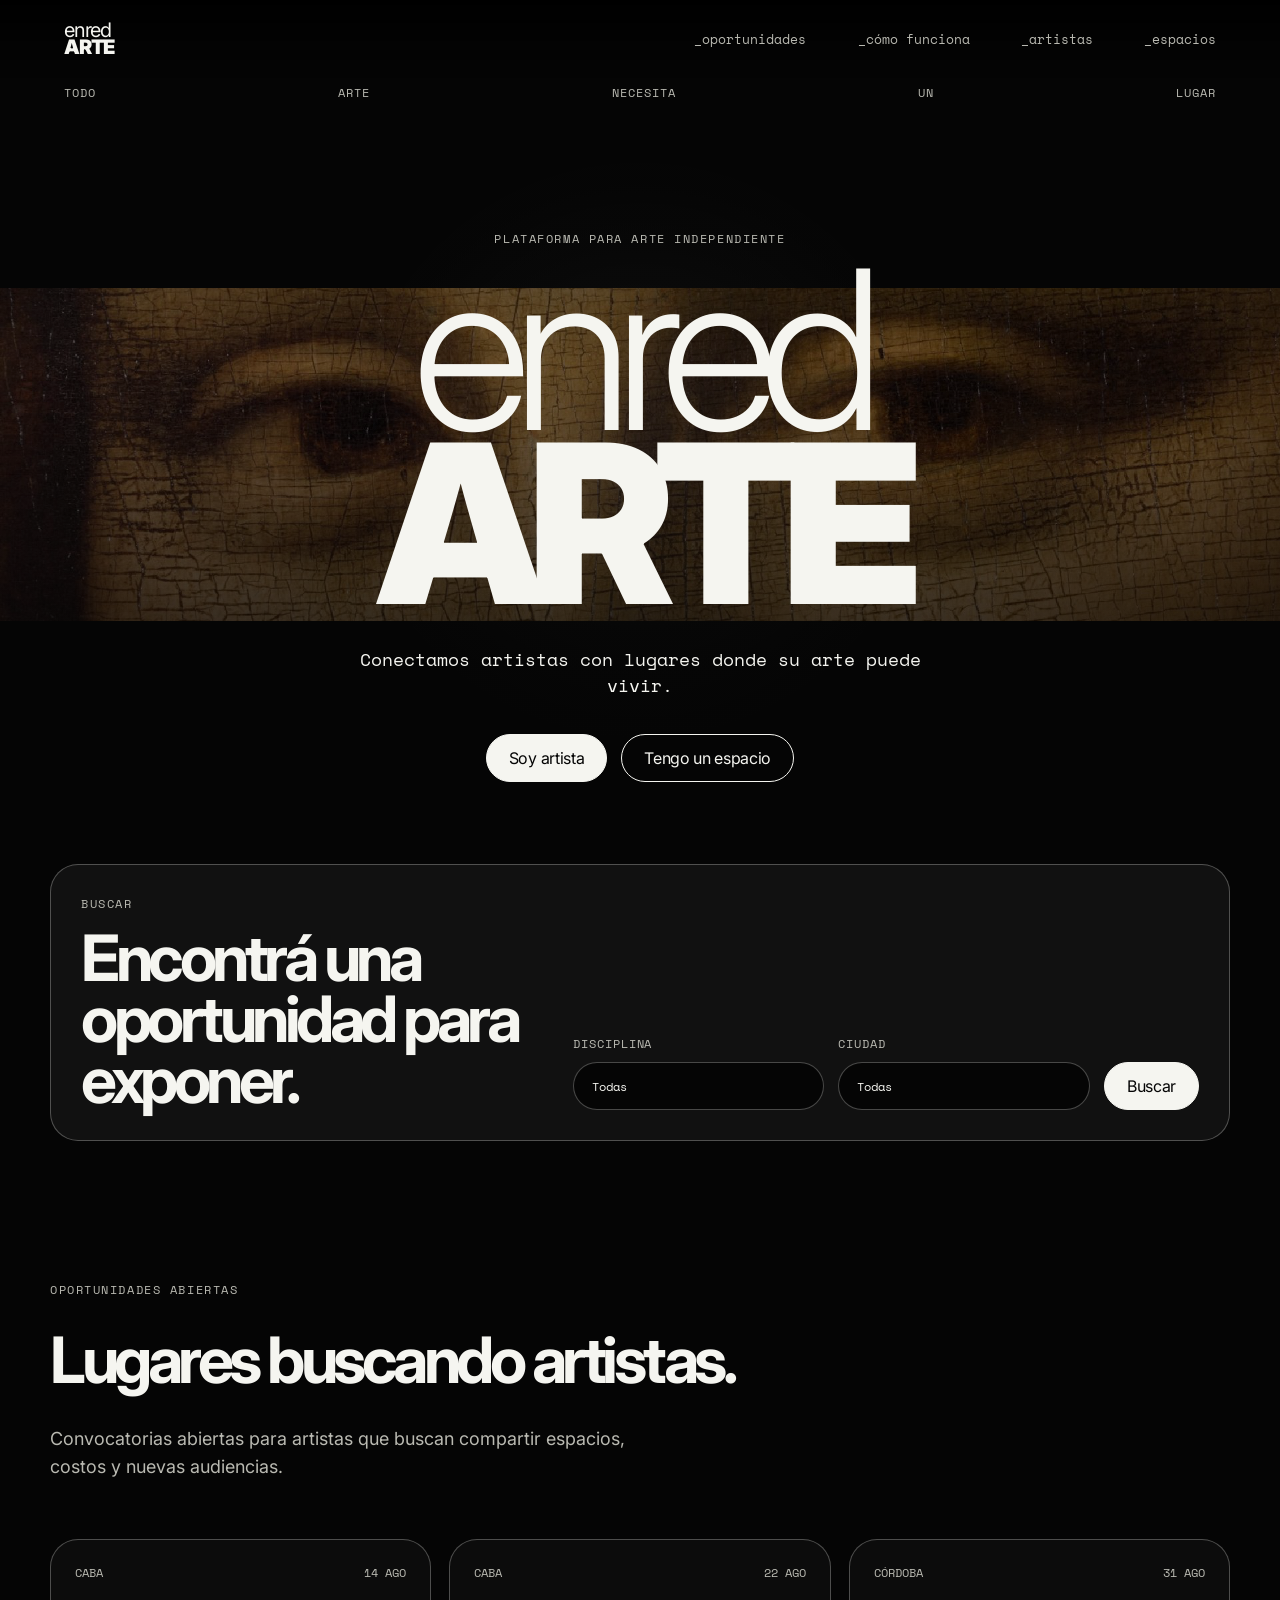
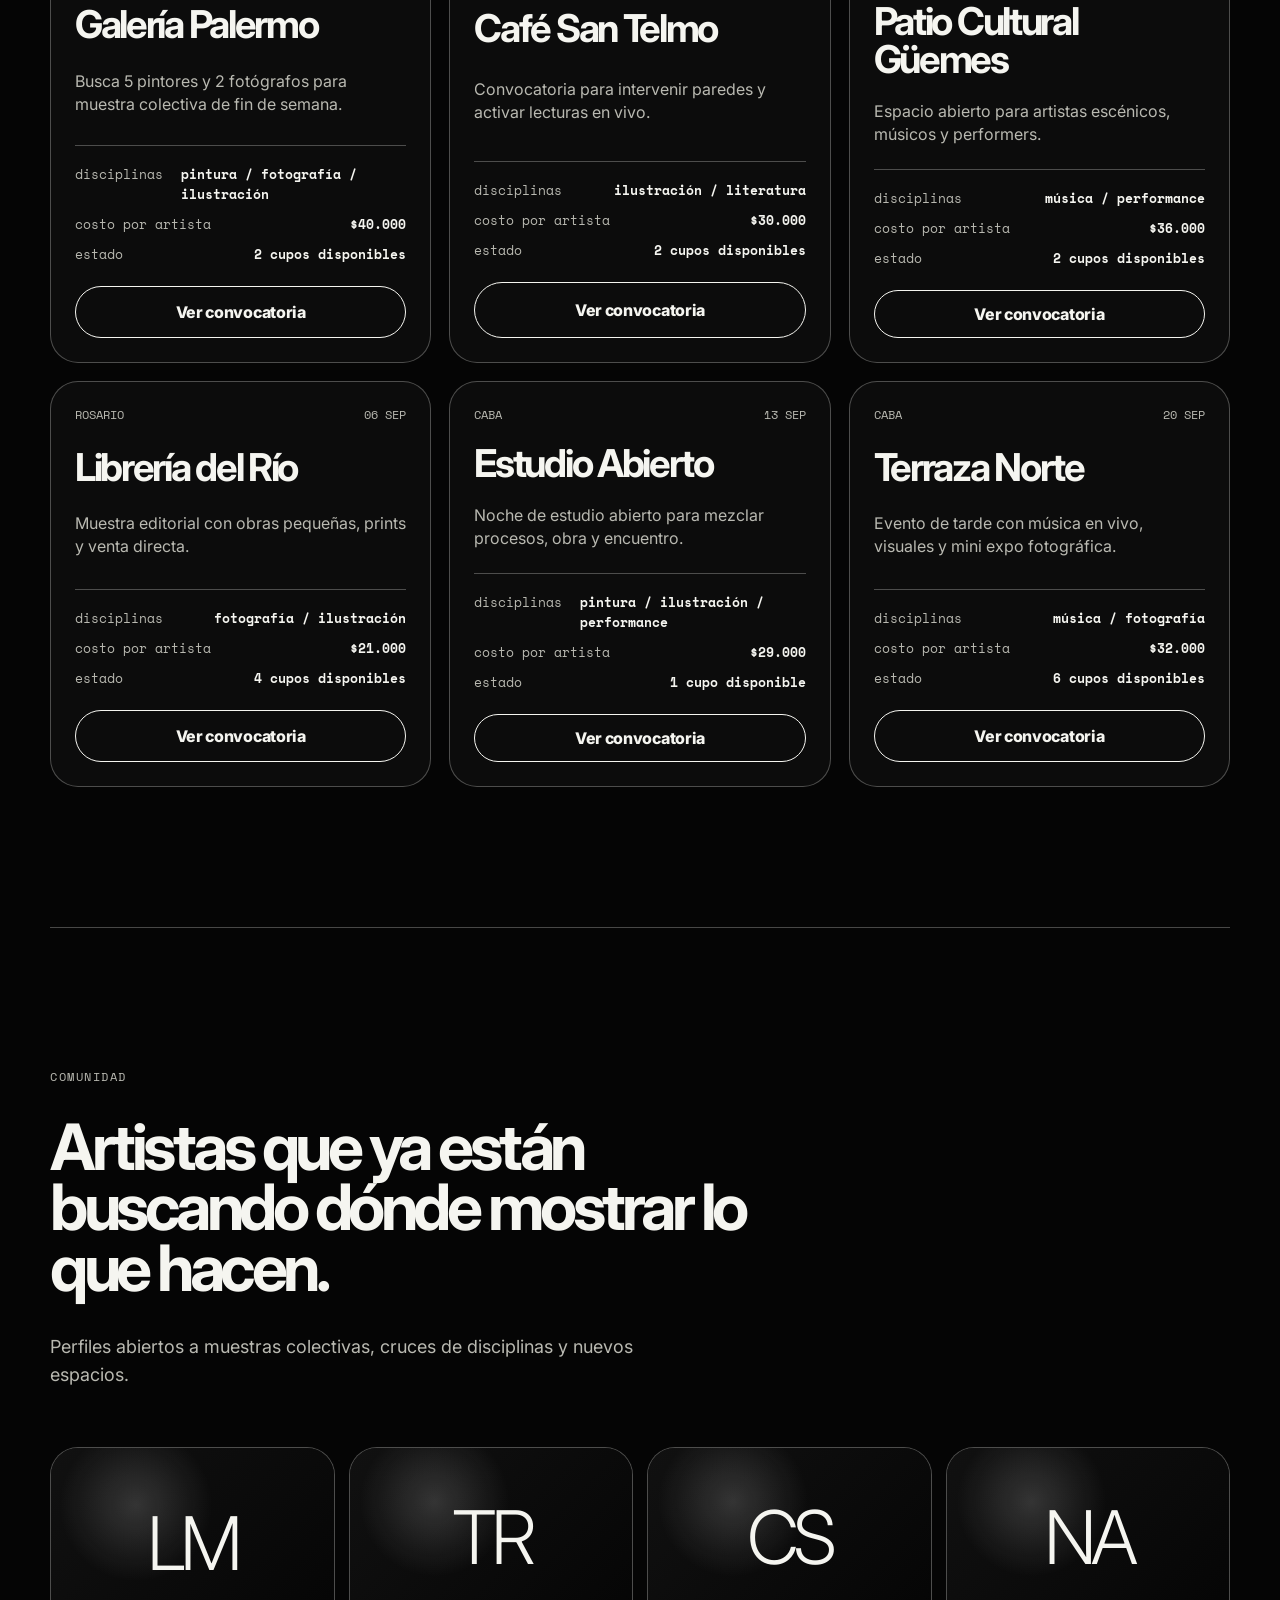
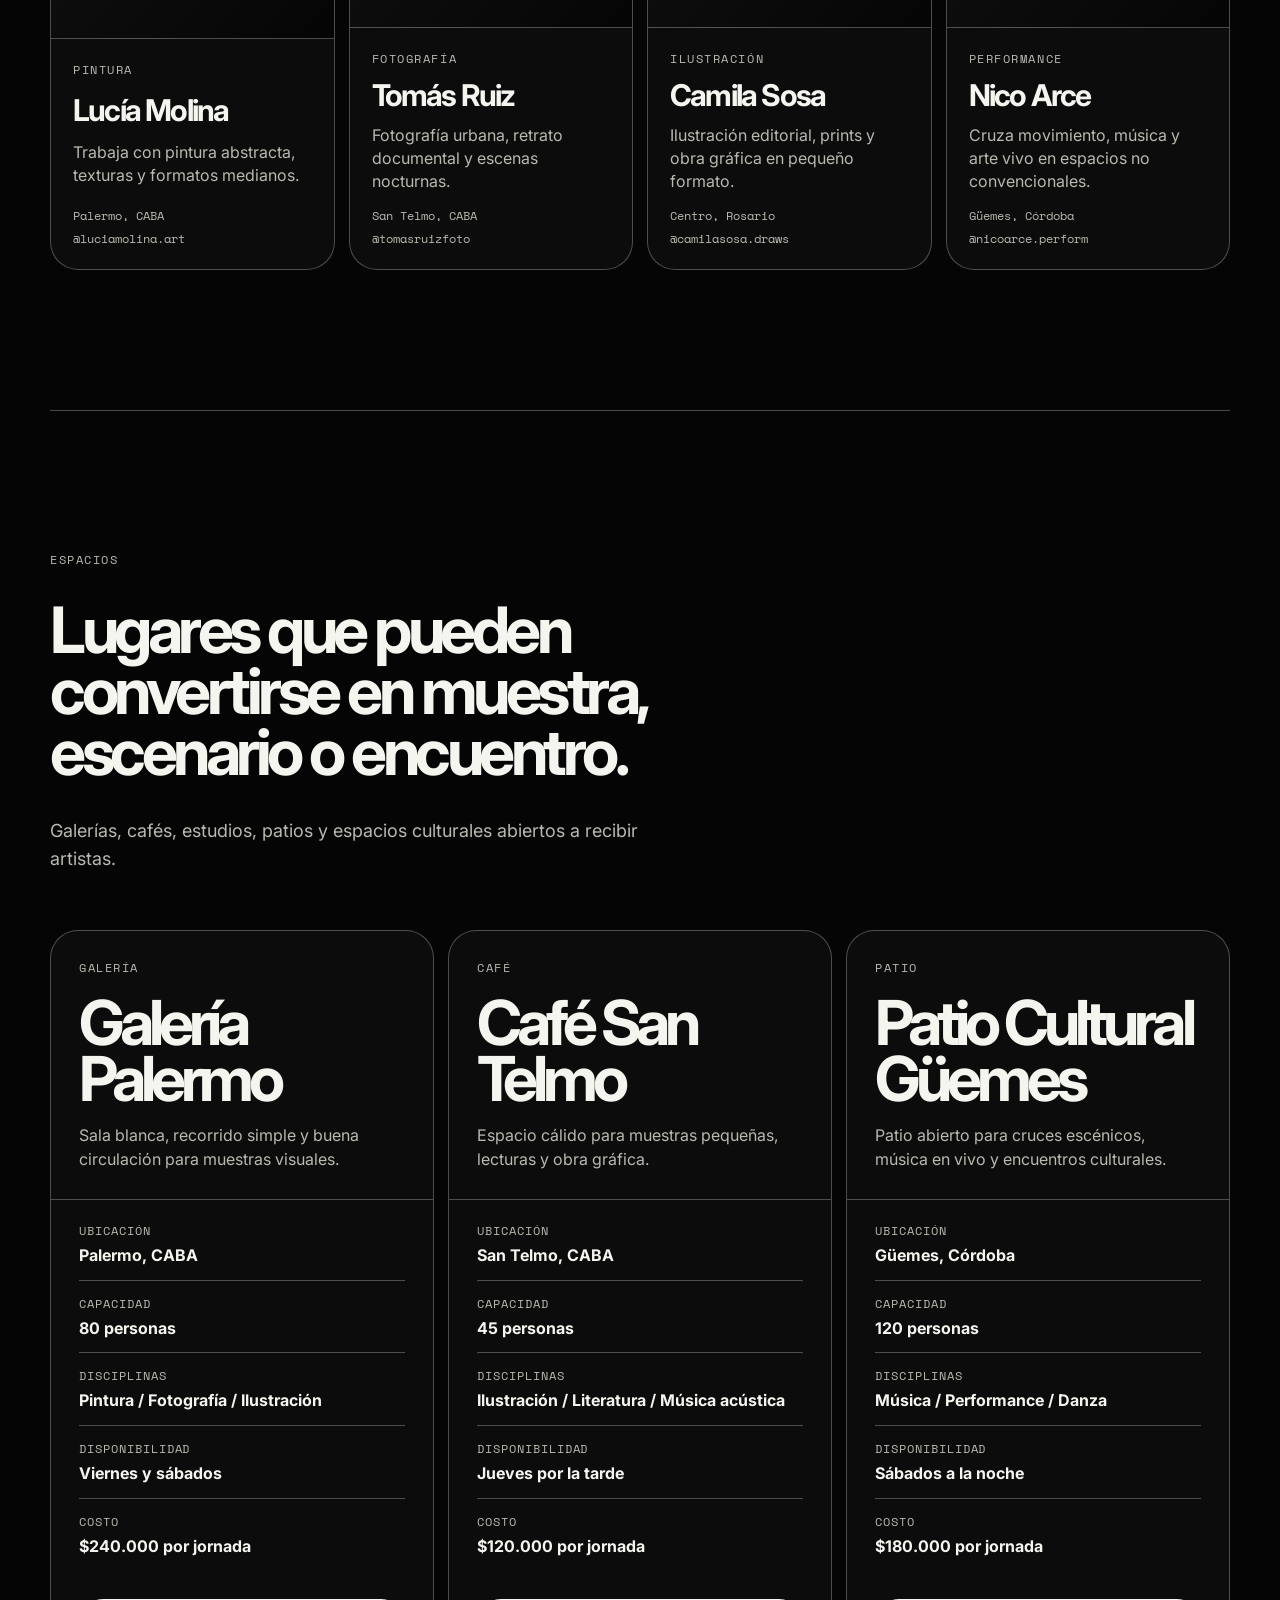
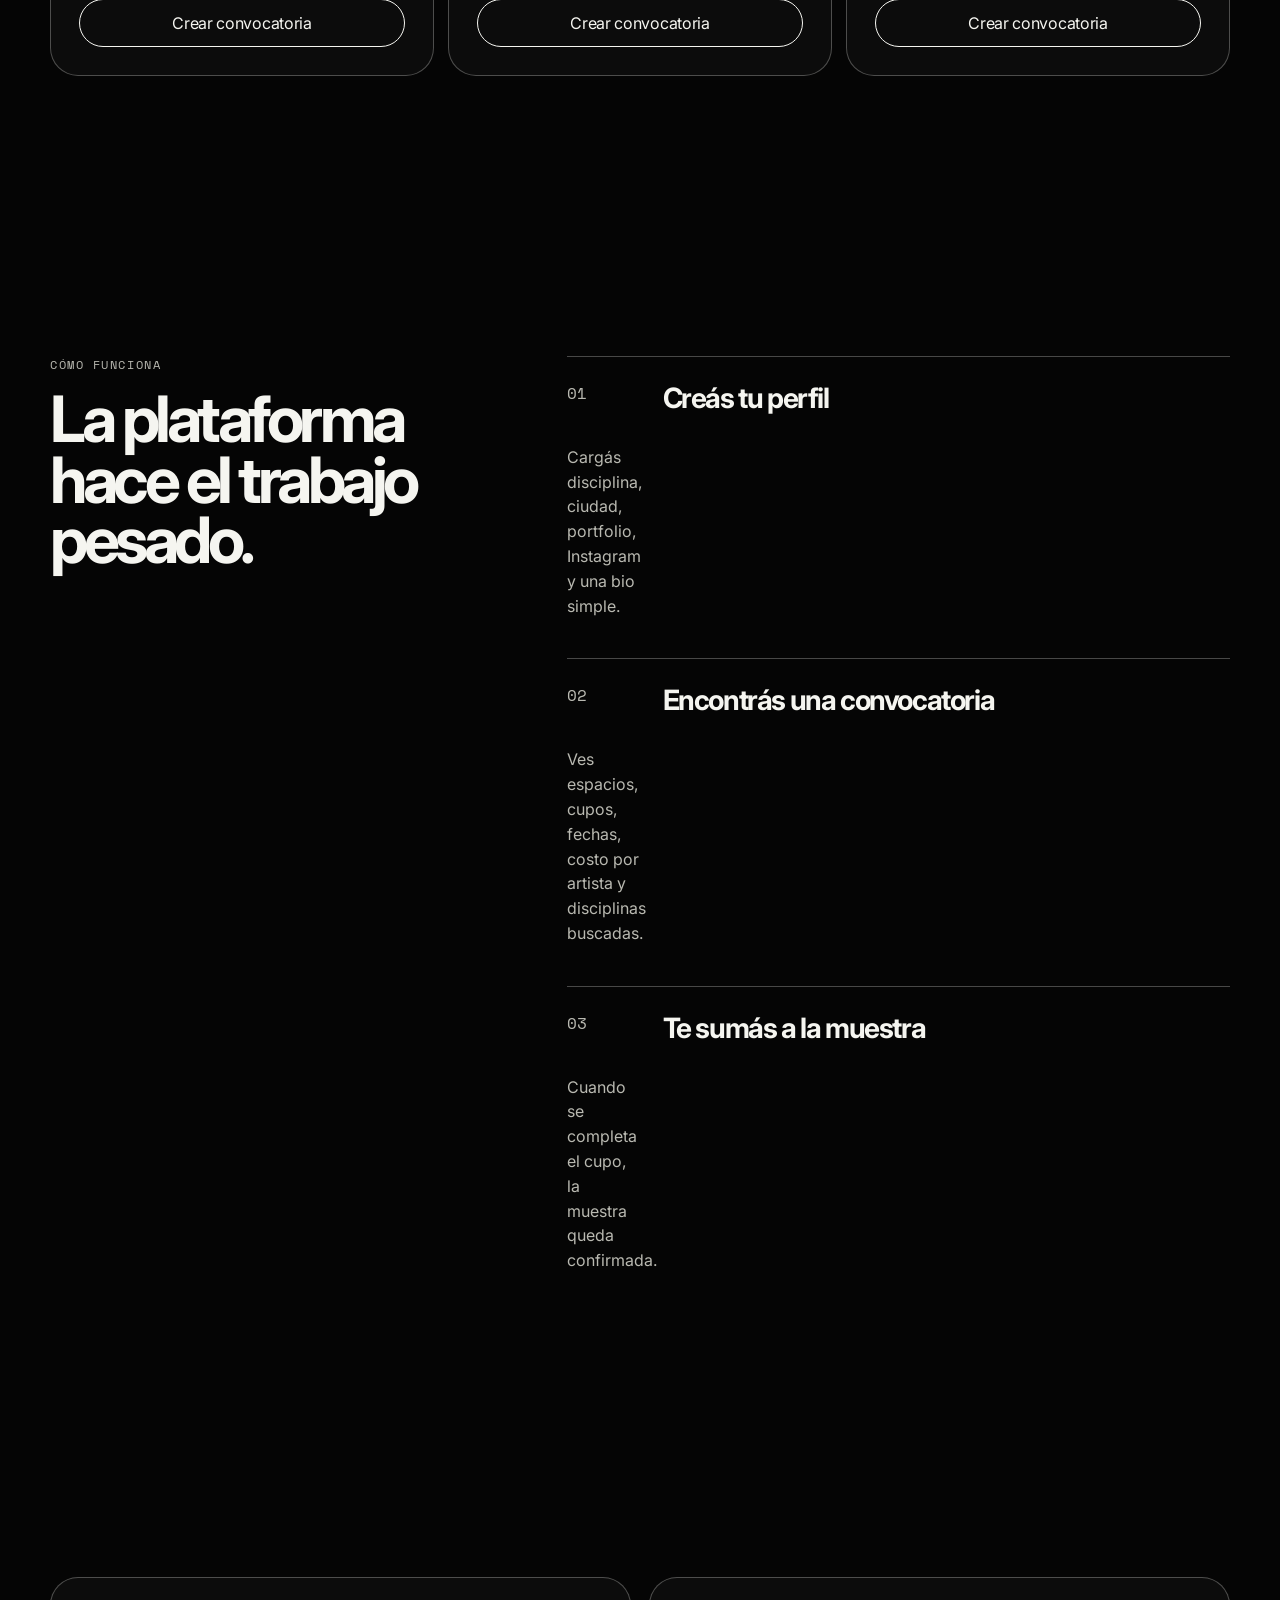
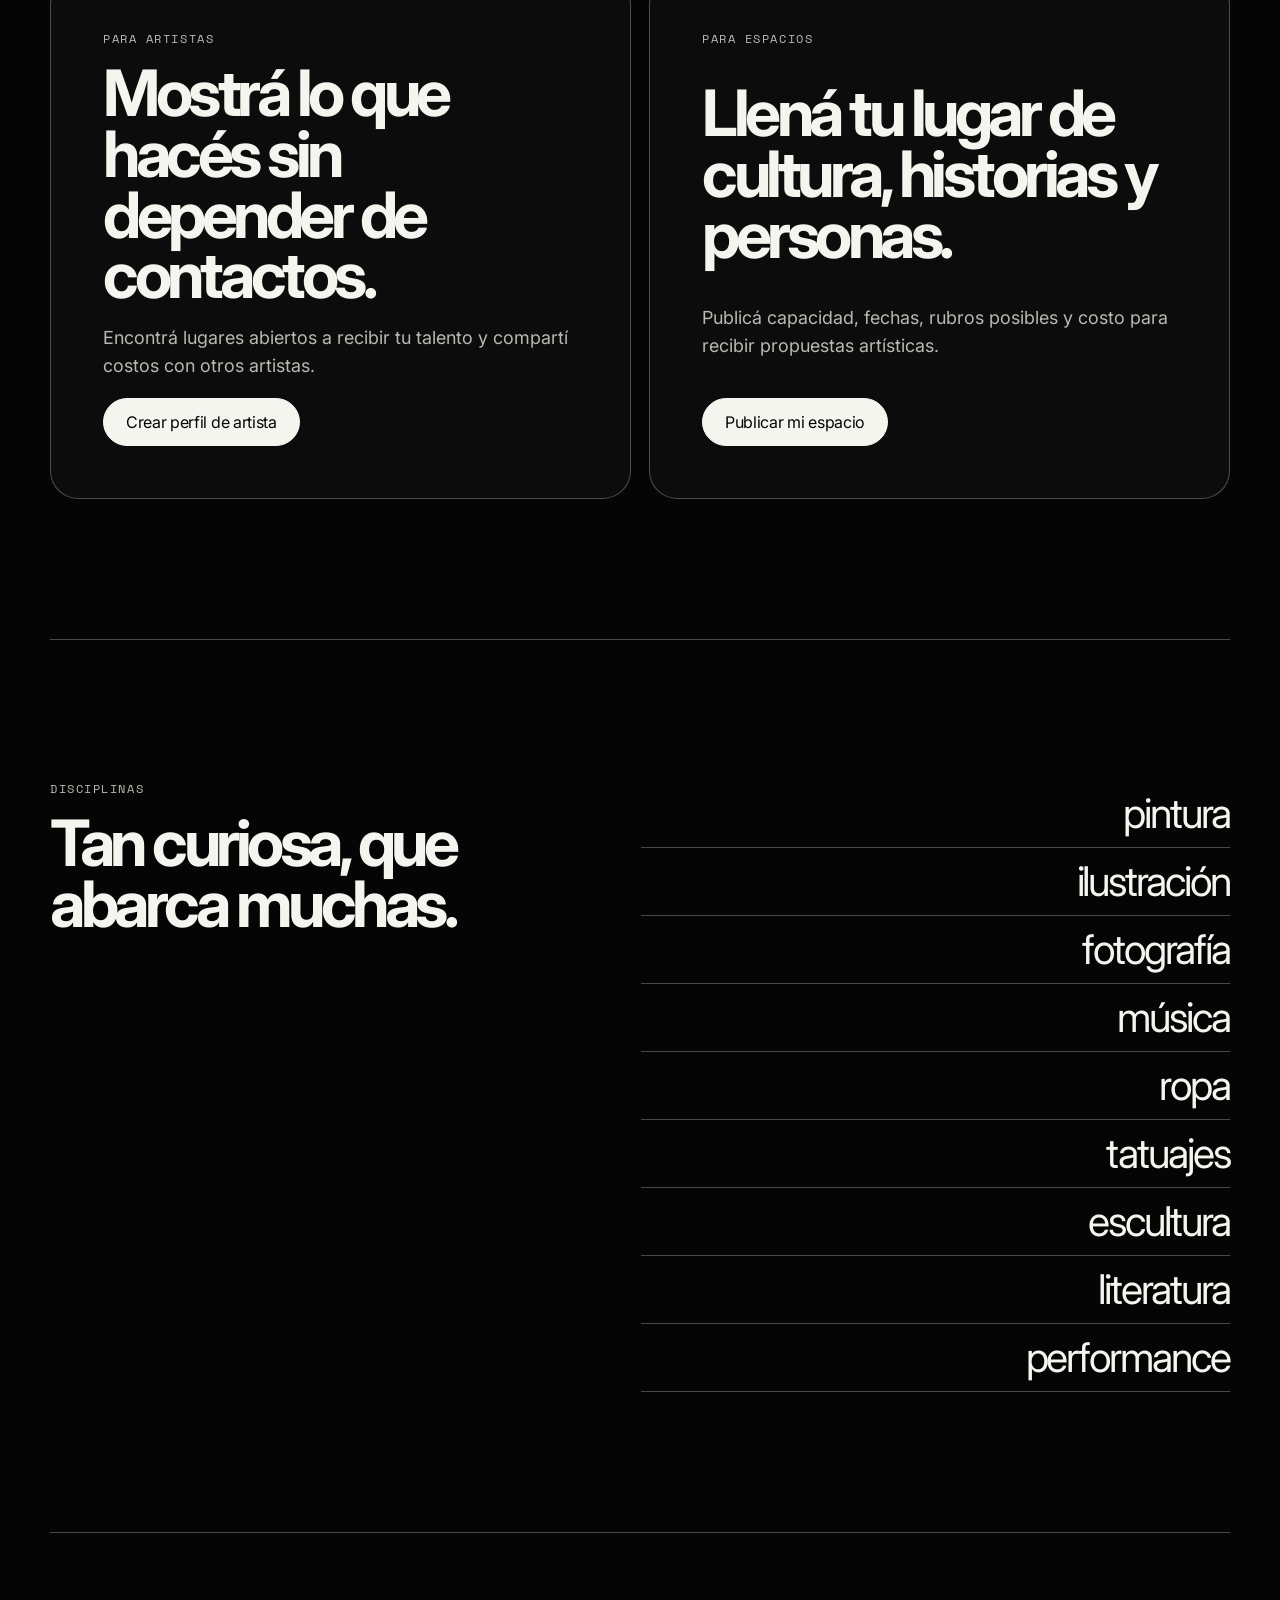
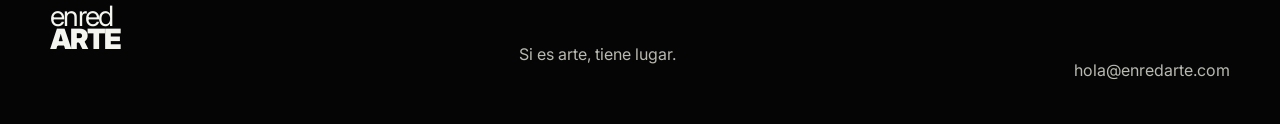
==== commit b8651ac6: "prototipo final" ====
--- a/index.html
+++ b/index.html
@@ -97,7 +97,7 @@
           <p class="section-label">oportunidades abiertas</p>
           <h2 id="opportunities-title">Lugares buscando artistas.</h2>
           <p>
-            Convocatorias reales o cargadas manualmente para validar el producto antes de automatizar todo.
+            Convocatorias abiertas para artistas que buscan compartir espacios, costos y nuevas audiencias.
           </p>
         </div>
 
@@ -259,17 +259,17 @@
             </label>
 
             <label>
-              <input type="checkbox" name="disciplines" value="fotografia" />
+              <input type="checkbox" name="disciplines" value="fotografía" />
               Fotografía
             </label>
 
             <label>
-              <input type="checkbox" name="disciplines" value="ilustracion" />
+              <input type="checkbox" name="disciplines" value="ilustración" />
               Ilustración
             </label>
 
             <label>
-              <input type="checkbox" name="disciplines" value="musica" />
+              <input type="checkbox" name="disciplines" value="música" />
               Música
             </label>
 
--- a/styles.css
+++ b/styles.css
@@ -192,6 +192,7 @@
   font-weight: 800;
   letter-spacing: -0.02em;
   cursor: pointer;
+  text-decoration: none;
 }
 
 .button-primary {
@@ -290,6 +291,7 @@
 }
 
 .opportunity-card {
+  position: relative;
   display: grid;
   gap: 22px;
   min-height: 360px;
@@ -880,17 +882,11 @@
 button.button {
   appearance: none;
   -webkit-appearance: none;
-  border: 0;
   font: inherit;
   cursor: pointer;
 }
 
-.button {
-  display: inline-flex;
-  align-items: center;
-  justify-content: center;
-  text-decoration: none;
-}
+
 
 /* Artistas destacados */
 
@@ -1062,3 +1058,306 @@
 .space-card-actions .button {
   width: 100%;
 }
+
+
+/* Postulaciones */
+
+.applications-block h2 {
+  margin-bottom: 0;
+}
+
+.applications-header {
+  display: grid;
+  gap: 14px;
+  margin-bottom: 28px;
+}
+
+.applications-header span {
+  color: var(--muted);
+  font-family: var(--mono);
+  font-size: 13px;
+}
+
+.applications-list {
+  display: grid;
+  gap: 12px;
+}
+
+.application-card {
+  display: grid;
+  gap: 12px;
+  padding: 20px;
+  border: 1px solid var(--line);
+  border-radius: 20px;
+  background: #080808;
+}
+
+.application-card h3 {
+  margin: 0;
+  font-size: 28px;
+  line-height: 0.95;
+  letter-spacing: -0.05em;
+}
+
+.application-card p {
+  margin: 0;
+  color: var(--muted);
+  font-size: 16px;
+}
+
+.application-meta {
+  display: flex;
+  flex-wrap: wrap;
+  gap: 8px;
+}
+
+.application-meta span {
+  display: inline-flex;
+  padding: 7px 10px;
+  border: 1px solid var(--line);
+  border-radius: 999px;
+  color: var(--muted);
+  font-family: var(--mono);
+  font-size: 12px;
+}
+
+.empty-state {
+  margin: 0;
+  color: var(--muted);
+  font-family: var(--mono);
+  font-size: 13px;
+}
+
+/* Artistas aprobados */
+
+.approved-artists-list {
+  display: grid;
+  gap: 12px;
+  margin-top: 14px;
+}
+
+.approved-artist-card {
+  display: grid;
+  gap: 8px;
+  padding: 18px;
+  border: 1px solid var(--line);
+  border-radius: 20px;
+  background: #080808;
+}
+
+.approved-artist-card strong {
+  font-size: 24px;
+  letter-spacing: -0.04em;
+}
+
+.approved-artist-card span {
+  color: var(--muted);
+  font-family: var(--mono);
+  font-size: 12px;
+}
+
+.application-actions {
+  display: flex;
+  align-items: center;
+  justify-content: space-between;
+  gap: 14px;
+  margin-top: 4px;
+}
+
+.application-status {
+  color: var(--muted);
+  font-family: var(--mono);
+  font-size: 12px;
+}
+
+.application-card.is-approved {
+  border-color: rgba(255, 255, 255, 0.36);
+}
+
+/* Admin */
+
+.admin-hero {
+  width: min(1180px, calc(100% - 40px));
+  margin-inline: auto;
+  padding: 150px 0 54px;
+}
+
+.admin-hero h1 {
+  max-width: 900px;
+  margin: 0;
+  font-size: clamp(58px, 10vw, 132px);
+  line-height: 0.9;
+  letter-spacing: -0.08em;
+}
+
+.admin-hero p:not(.section-label) {
+  max-width: 680px;
+  margin: 26px 0 0;
+  color: var(--muted);
+  font-size: clamp(18px, 2vw, 23px);
+  line-height: 1.45;
+}
+
+.admin-section {
+  border-top: 1px solid var(--line);
+}
+
+.admin-summary {
+  display: grid;
+  grid-template-columns: repeat(4, 1fr);
+  gap: 14px;
+  margin-bottom: 24px;
+}
+
+.admin-stat {
+  padding: 24px;
+  border: 1px solid var(--line);
+  border-radius: var(--radius);
+  background: var(--panel);
+}
+
+.admin-stat span {
+  display: block;
+  margin-bottom: 12px;
+  color: var(--muted);
+  font-family: var(--mono);
+  font-size: 12px;
+  text-transform: uppercase;
+  letter-spacing: 0.08em;
+}
+
+.admin-stat strong {
+  font-size: 42px;
+  line-height: 0.95;
+  letter-spacing: -0.06em;
+}
+
+.admin-list {
+  display: grid;
+  gap: 18px;
+}
+
+.admin-opportunity {
+  display: grid;
+  gap: 22px;
+  padding: clamp(24px, 4vw, 36px);
+  border: 1px solid var(--line);
+  border-radius: var(--radius);
+  background: var(--panel);
+}
+
+.admin-opportunity-header {
+  display: flex;
+  justify-content: space-between;
+  gap: 24px;
+  align-items: flex-start;
+  border-bottom: 1px solid var(--line);
+  padding-bottom: 22px;
+}
+
+.admin-opportunity h2 {
+  margin: 0;
+  max-width: 760px;
+  font-size: clamp(34px, 5vw, 68px);
+  line-height: 0.9;
+  letter-spacing: -0.07em;
+}
+
+.admin-opportunity-meta {
+  display: grid;
+  gap: 6px;
+  color: var(--muted);
+  font-family: var(--mono);
+  font-size: 12px;
+}
+
+.admin-applications {
+  display: grid;
+  gap: 12px;
+}
+
+.admin-application {
+  display: grid;
+  gap: 14px;
+  padding: 18px;
+  border: 1px solid var(--line);
+  border-radius: 20px;
+  background: #080808;
+}
+
+.admin-application-top {
+  display: flex;
+  justify-content: space-between;
+  gap: 18px;
+  align-items: flex-start;
+}
+
+.admin-application h3 {
+  margin: 0;
+  font-size: 28px;
+  line-height: 0.95;
+  letter-spacing: -0.05em;
+}
+
+.admin-application p {
+  margin: 0;
+  color: var(--muted);
+}
+
+@media (max-width: 800px) {
+  .admin-summary {
+    grid-template-columns: 1fr;
+  }
+
+  .admin-opportunity-header,
+  .admin-application-top {
+    display: grid;
+  }
+}
+
+.button.is-disabled,
+.button:disabled {
+  opacity: 0.42;
+  cursor: not-allowed;
+  pointer-events: none;
+}
+
+/* Estado de convocatoria completa en Home */
+.opportunity-card.is-full {
+  opacity: 0.68;
+}
+
+.opportunity-card.is-full .button {
+  opacity: 0.78;
+}
+
+.opportunity-card.is-full::after {
+  content: "completa";
+  position: absolute;
+  top: 18px;
+  right: 18px;
+  padding: 7px 10px;
+  border: 1px solid var(--line);
+  border-radius: 999px;
+  background: #050505;
+  color: var(--muted);
+  font-family: var(--mono);
+  font-size: 11px;
+  text-transform: uppercase;
+  letter-spacing: 0.08em;
+}
+
+.admin-actions {
+  display: flex;
+  gap: 10px;
+  flex-wrap: wrap;
+}
+
+.admin-actions .button {
+  min-height: 42px;
+  padding-inline: 16px;
+}
+
+.admin-reset-button {
+  margin-top: 28px;
+}
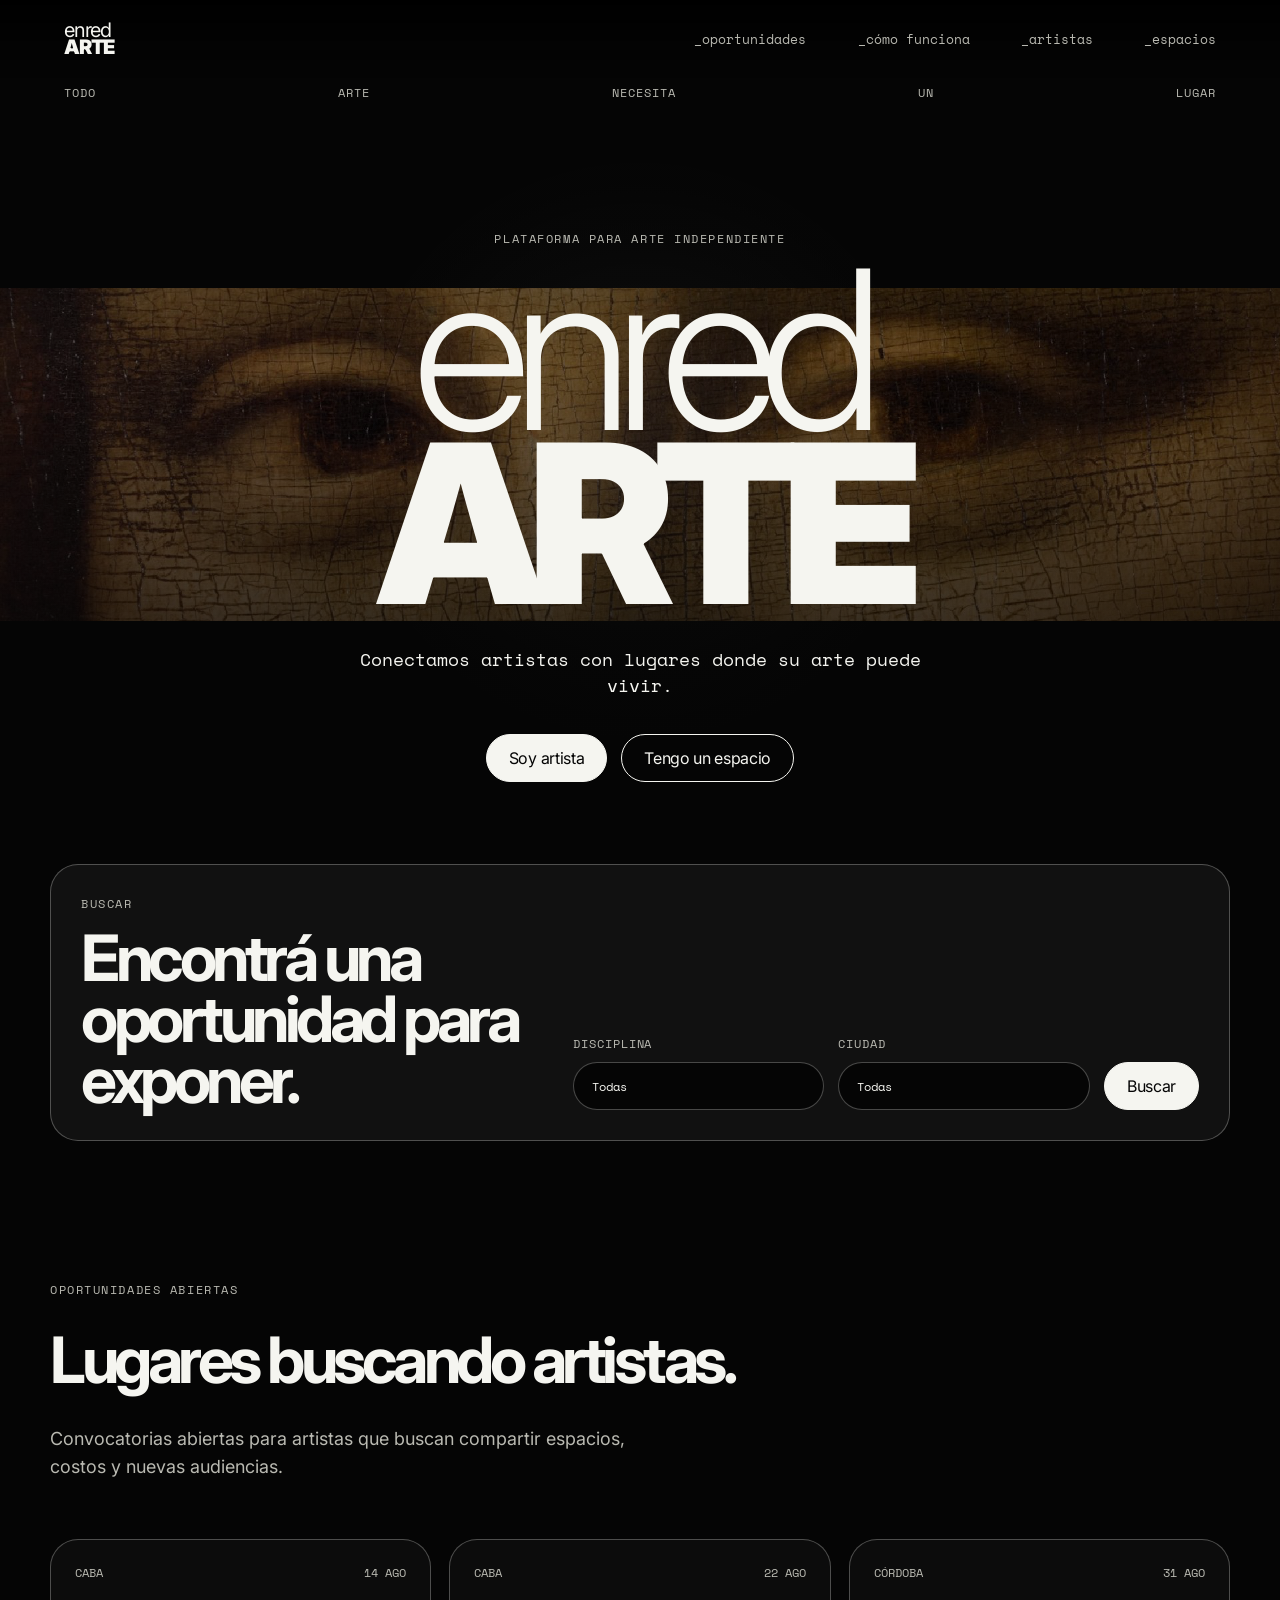
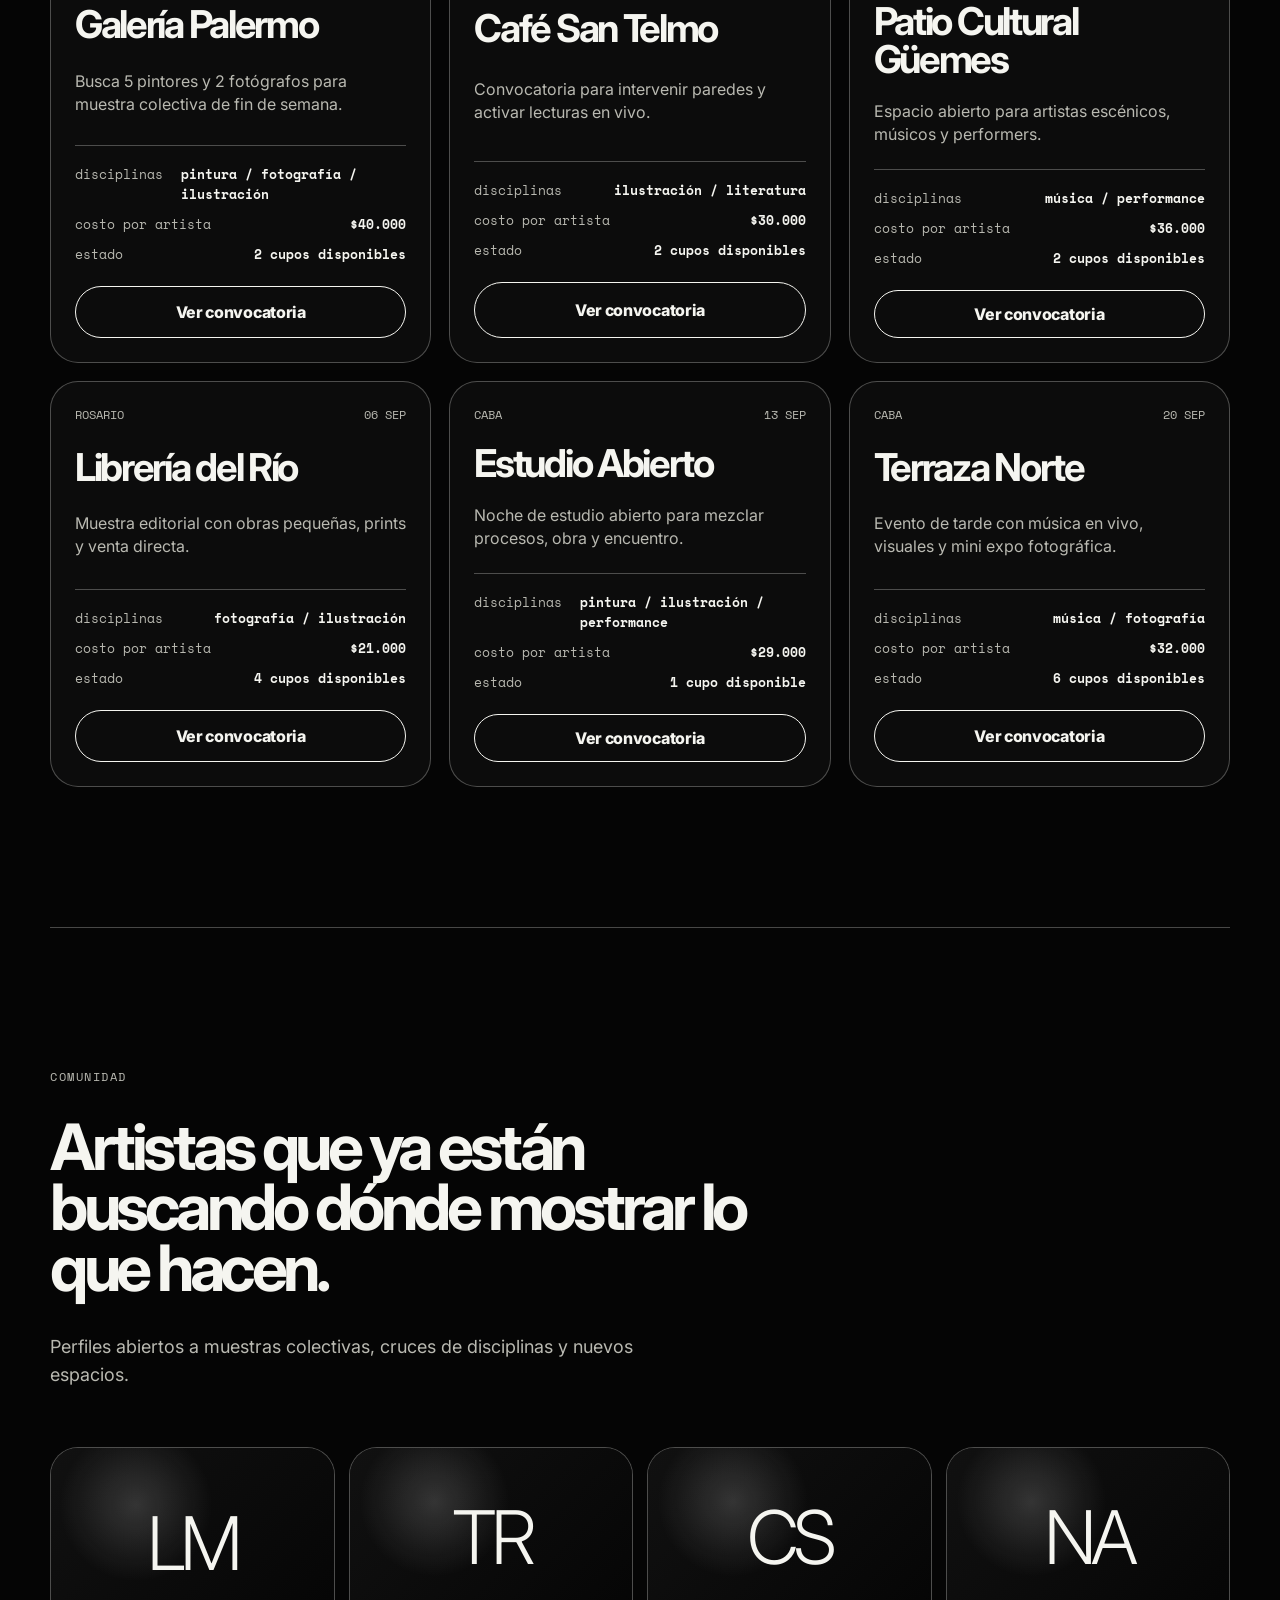
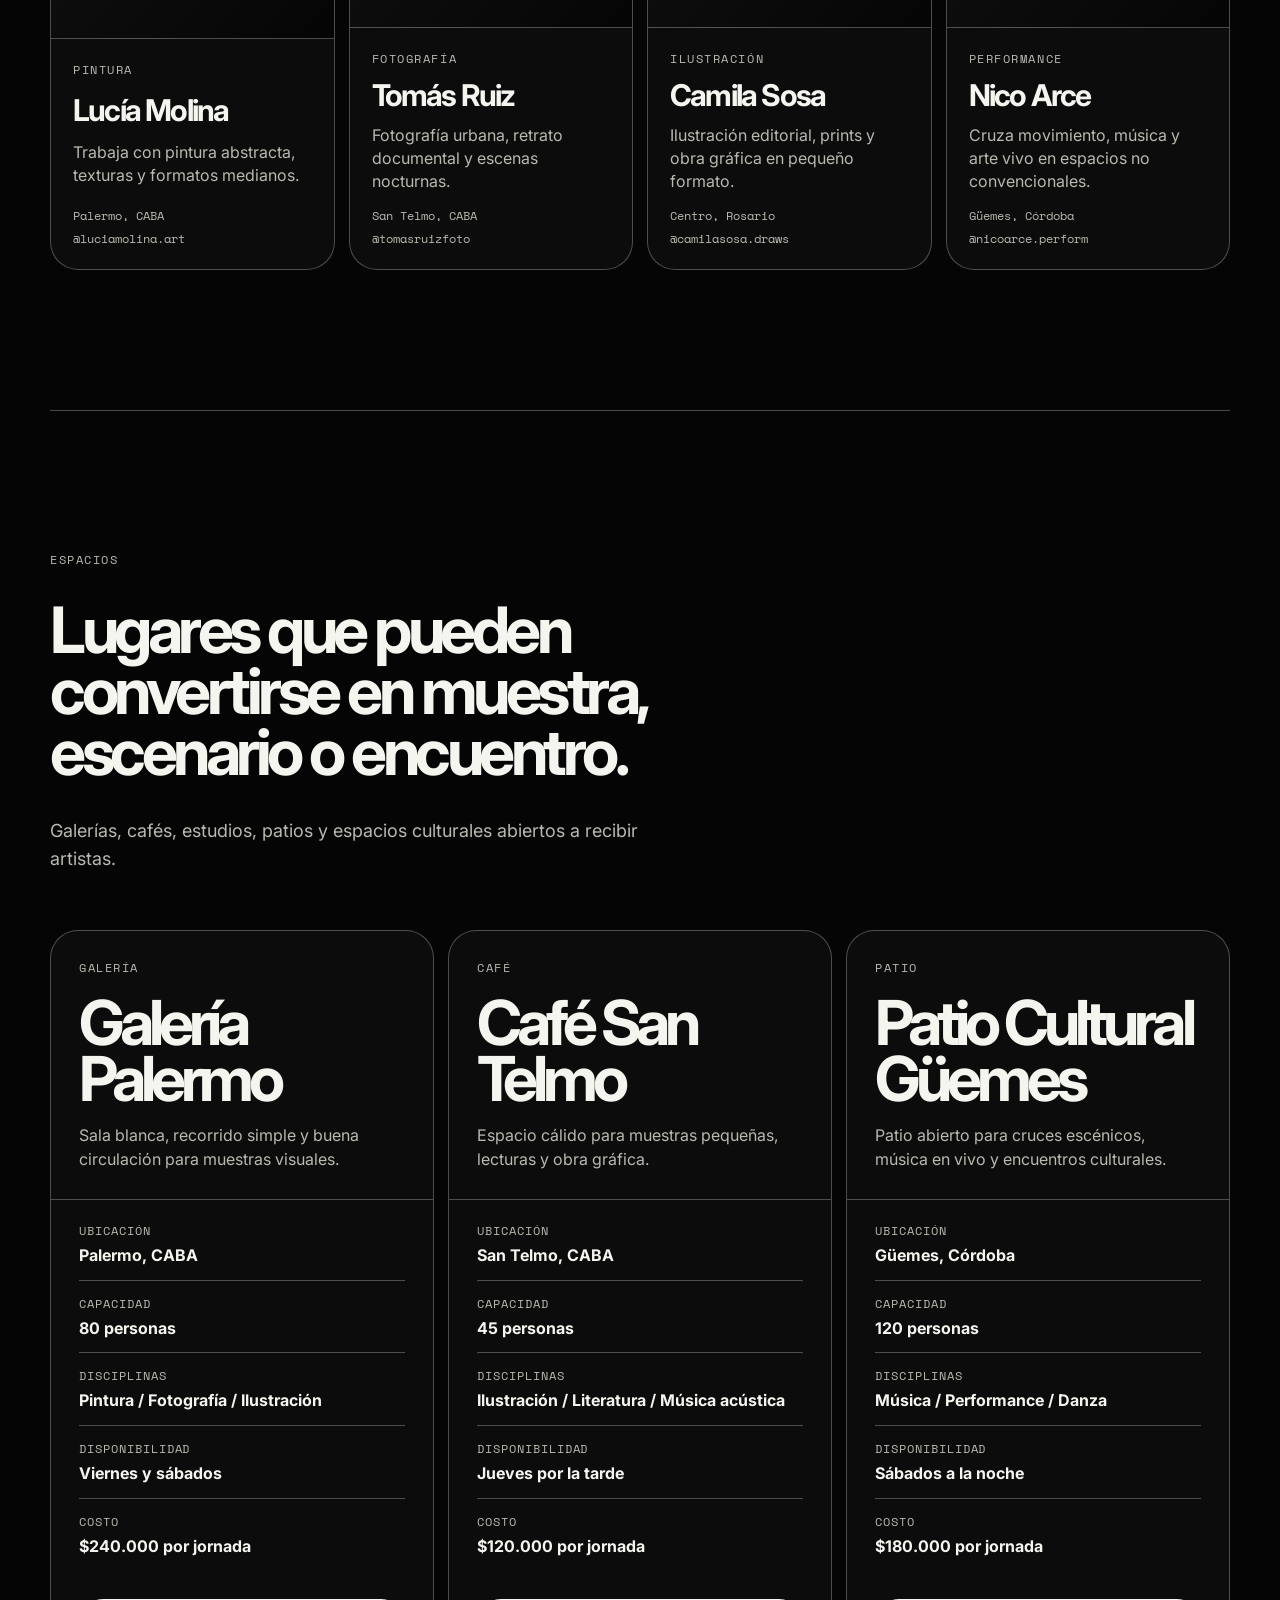
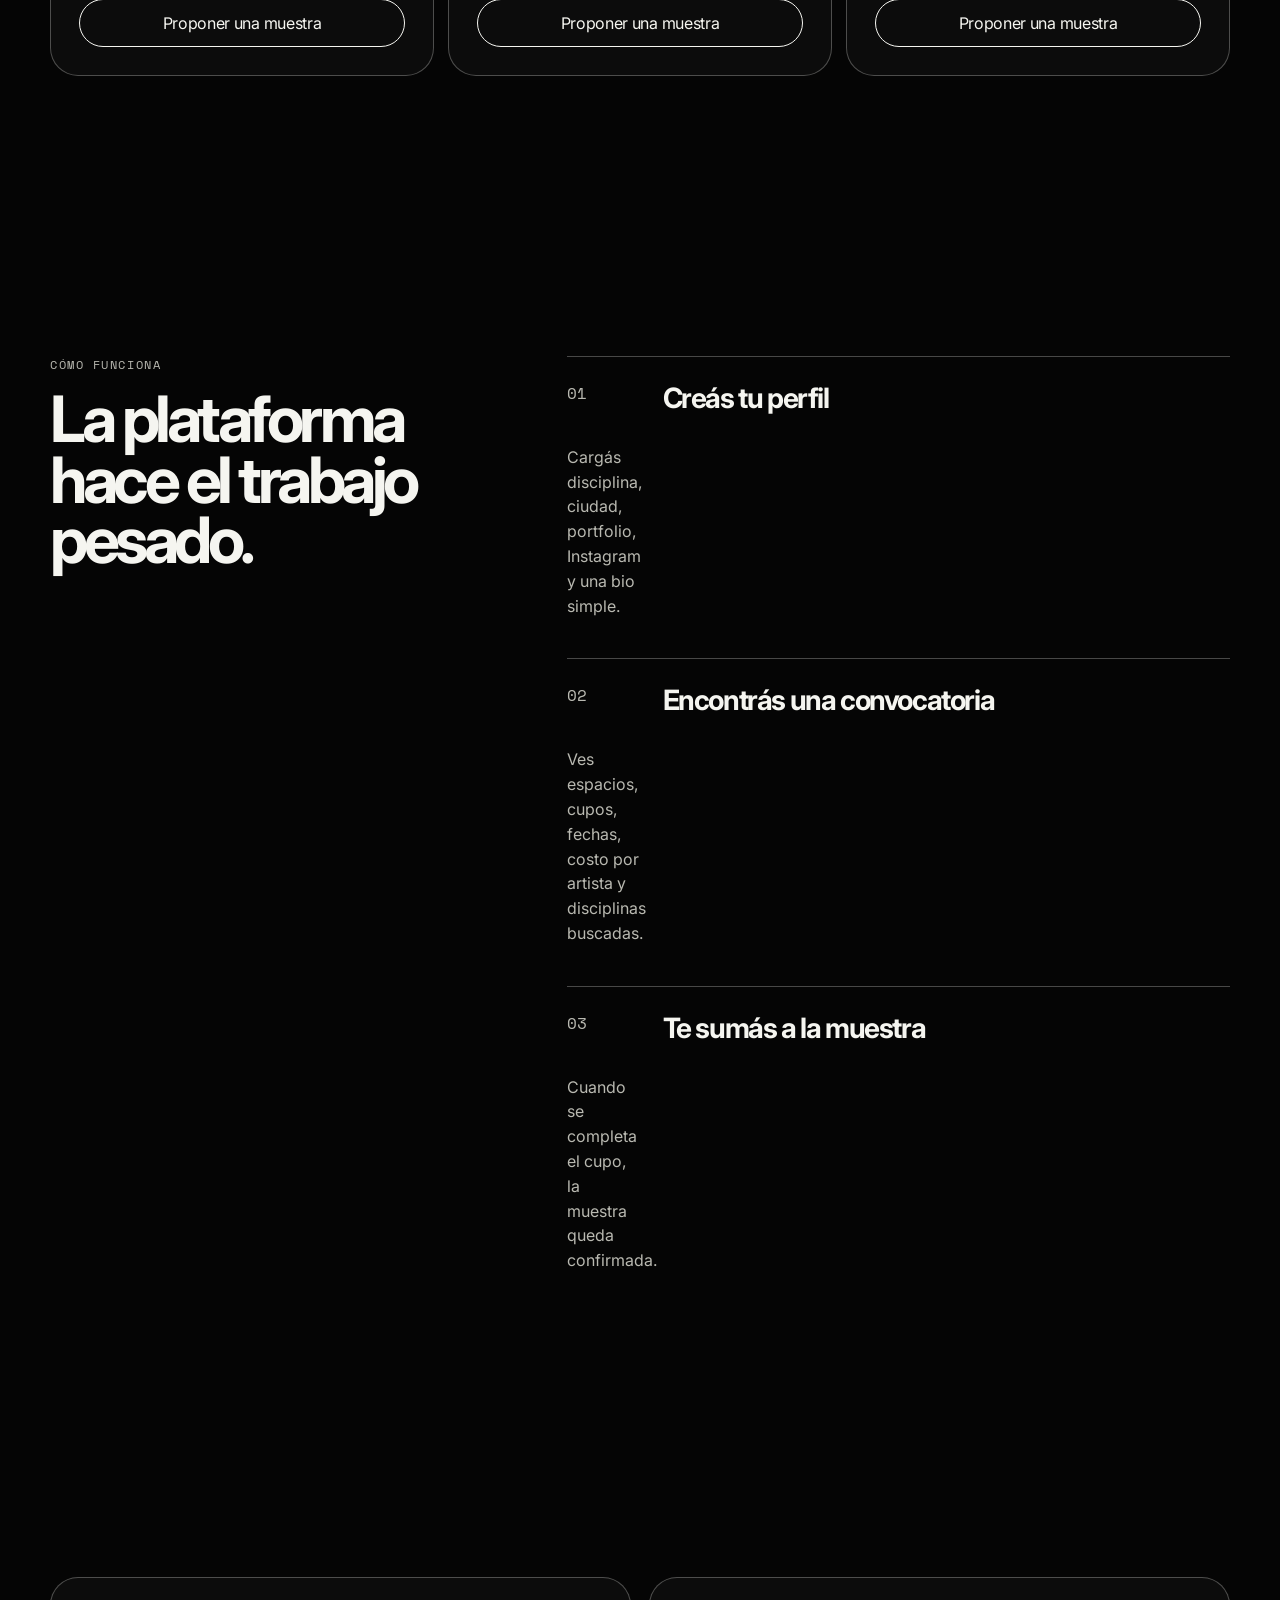
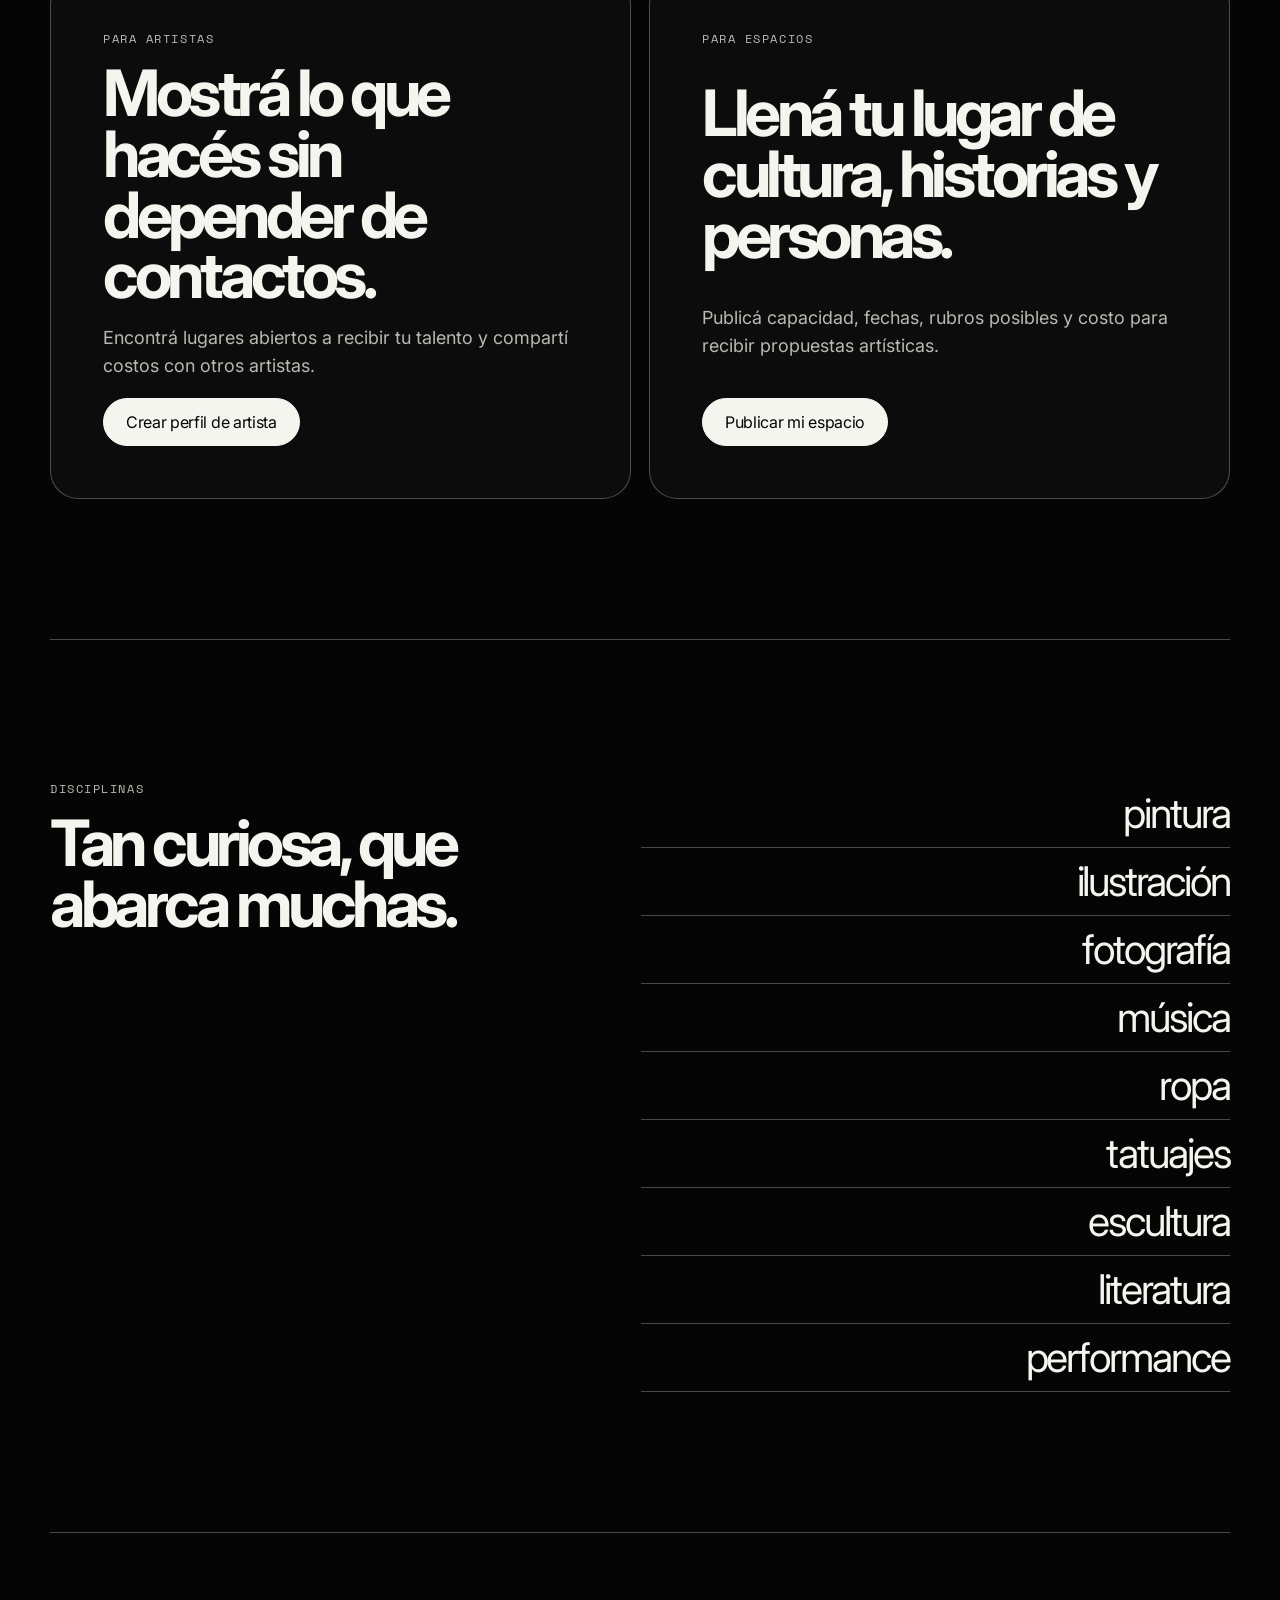
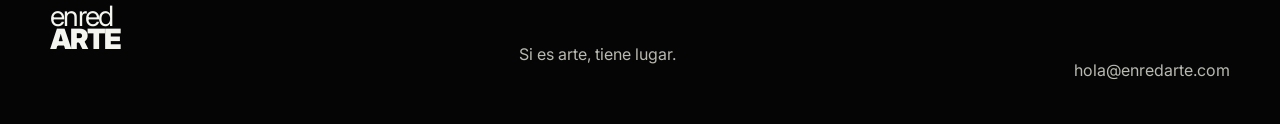
==== commit 26f9f721: "retoque de usuario y espacio" ====
--- a/index.html
+++ b/index.html
@@ -1,212 +1,211 @@
 <!doctype html>
 <html lang="es">
-  <head>
-    <meta charset="UTF-8" />
-    <meta name="viewport" content="width=device-width, initial-scale=1.0" />
-    <title>enredARTE | Todo arte necesita un lugar</title>
-    <meta
-      name="description"
-      content="enredARTE conecta artistas independientes con espacios donde su arte puede vivir."
-    />
-    <link rel="preconnect" href="https://fonts.googleapis.com" />
-    <link rel="preconnect" href="https://fonts.gstatic.com" crossorigin />
-    <link
-      href="https://fonts.googleapis.com/css2?family=Inter:wght@300;400;600;800;900&family=Space+Mono:wght@400;700&display=swap"
-      rel="stylesheet"
-    />
-    <link rel="stylesheet" href="styles.css" />
-  </head>
-  <body>
-    <header class="site-header" data-header>
-      <a class="brand" href="#top" aria-label="Ir al inicio">
-        <span>enred</span><strong>ARTE</strong>
-      </a>
-
-      <nav class="main-nav" aria-label="Navegación principal">
-        <a href="#oportunidades">_oportunidades</a>
-        <a href="#como-funciona">_cómo funciona</a>
-        <a href="#artistas">_artistas</a>
-        <a href="#espacios">_espacios</a>
-      </nav>
-
-      <button class="menu-button" type="button" aria-expanded="false" data-menu-button>
-        menú
-      </button>
-    </header>
-
-    <main id="top">
-      <section class="hero" aria-labelledby="hero-title">
-        <div class="hero-kicker" aria-hidden="true">
-          <span>TODO</span><span>ARTE</span><span>NECESITA</span><span>UN</span><span>LUGAR</span>
+
+<head>
+  <meta charset="UTF-8" />
+  <meta name="viewport" content="width=device-width, initial-scale=1.0" />
+  <title>enredARTE | Todo arte necesita un lugar</title>
+  <meta name="description"
+    content="enredARTE conecta artistas independientes con espacios donde su arte puede vivir." />
+  <link rel="preconnect" href="https://fonts.googleapis.com" />
+  <link rel="preconnect" href="https://fonts.gstatic.com" crossorigin />
+  <link
+    href="https://fonts.googleapis.com/css2?family=Inter:wght@300;400;600;800;900&family=Space+Mono:wght@400;700&display=swap"
+    rel="stylesheet" />
+  <link rel="stylesheet" href="styles.css" />
+</head>
+
+<body>
+  <header class="site-header" data-header>
+    <a class="brand" href="#top" aria-label="Ir al inicio">
+      <span>enred</span><strong>ARTE</strong>
+    </a>
+
+    <nav class="main-nav" aria-label="Navegación principal">
+      <a href="#oportunidades">_oportunidades</a>
+      <a href="#como-funciona">_cómo funciona</a>
+      <a href="#artistas">_artistas</a>
+      <a href="#espacios">_espacios</a>
+    </nav>
+
+    <button class="menu-button" type="button" aria-expanded="false" data-menu-button>
+      menú
+    </button>
+  </header>
+
+  <main id="top">
+    <section class="hero" aria-labelledby="hero-title">
+      <div class="hero-kicker" aria-hidden="true">
+        <span>TODO</span><span>ARTE</span><span>NECESITA</span><span>UN</span><span>LUGAR</span>
+      </div>
+
+      <div class="hero-image" role="img" aria-label="Detalle de una obra clásica: ojos sobre fondo oscuro"></div>
+
+      <div class="hero-content">
+        <p class="eyebrow">Plataforma para arte independiente</p>
+        <h1 id="hero-title">
+          <span>enred</span>
+          <strong>ARTE</strong>
+        </h1>
+        <p class="hero-copy">
+          Conectamos artistas con lugares donde su arte puede vivir.
+        </p>
+
+        <div class="hero-actions" aria-label="Acciones principales">
+          <button class="button button-primary" type="button" data-open-artist>Soy artista</button>
+          <button class="button button-secondary" type="button" data-open-space>Tengo un espacio</button>
         </div>
-
-        <div class="hero-image" role="img" aria-label="Detalle de una obra clásica: ojos sobre fondo oscuro"></div>
-
-        <div class="hero-content">
-          <p class="eyebrow">Plataforma para arte independiente</p>
-          <h1 id="hero-title">
-            <span>enred</span>
-            <strong>ARTE</strong>
-          </h1>
-          <p class="hero-copy">
-            Conectamos artistas con lugares donde su arte puede vivir.
-          </p>
-
-          <div class="hero-actions" aria-label="Acciones principales">
-            <button class="button button-primary" type="button" data-open-artist>Soy artista</button>
-            <button class="button button-secondary" type="button" data-open-space>Tengo un espacio</button>
-          </div>
-        </div>
-      </section>
-
-      <section class="search-panel" aria-label="Buscador de oportunidades">
-        <div>
-          <p class="section-label">buscar</p>
-          <h2>Encontrá una oportunidad para exponer.</h2>
-        </div>
-
-        <form class="filters" data-filter-form>
-          <label>
-            Disciplina
-            <select name="discipline">
-              <option value="todas">Todas</option>
-              <option value="pintura">Pintura</option>
-              <option value="fotografía">Fotografía</option>
-              <option value="ilustración">Ilustración</option>
-              <option value="performance">Performance</option>
-              <option value="música">Música</option>
-            </select>
-          </label>
-
-          <label>
-            Ciudad
-            <select name="city">
-              <option value="todas">Todas</option>
-              <option value="CABA">CABA</option>
-              <option value="Rosario">Rosario</option>
-              <option value="Córdoba">Córdoba</option>
-            </select>
-          </label>
-
-          <button class="button button-primary" type="submit">Buscar</button>
-        </form>
-      </section>
-
-      <section class="section opportunities" id="oportunidades" aria-labelledby="opportunities-title">
-        <div class="section-heading">
-          <p class="section-label">oportunidades abiertas</p>
-          <h2 id="opportunities-title">Lugares buscando artistas.</h2>
-          <p>
-            Convocatorias abiertas para artistas que buscan compartir espacios, costos y nuevas audiencias.
-          </p>
-        </div>
-
-        <div class="cards-grid" data-opportunities></div>
-      </section>
-
-      <section class="section featured-artists" id="artistas-destacados">
-        <div class="section-heading">
-          <p class="section-label">comunidad</p>
-
-          <h2>Artistas que ya están buscando dónde mostrar lo que hacen.</h2>
-
-          <p>
-            Perfiles abiertos a muestras colectivas, cruces de disciplinas y nuevos espacios.
-          </p>
-        </div>
-
-        <div class="artist-grid" data-artist-grid></div>
-      </section>
-
-      <section class="section featured-spaces" id="espacios-abiertos">
-        <div class="section-heading">
-          <p class="section-label">espacios</p>
-
-          <h2>Lugares que pueden convertirse en muestra, escenario o encuentro.</h2>
-
-          <p>
-            Galerías, cafés, estudios, patios y espacios culturales abiertos a recibir artistas.
-          </p>
-        </div>
-
-        <div class="space-grid" data-space-grid></div>
-      </section>
-
-      <section class="section split" id="como-funciona" aria-labelledby="how-title">
-        <div>
-          <p class="section-label">cómo funciona</p>
-          <h2 id="how-title">La plataforma hace el trabajo pesado.</h2>
-        </div>
-
-        <div class="steps">
-          <article>
-            <span>01</span>
-            <h3>Creás tu perfil</h3>
-            <p>Cargás disciplina, ciudad, portfolio, Instagram y una bio simple.</p>
-          </article>
-          <article>
-            <span>02</span>
-            <h3>Encontrás una convocatoria</h3>
-            <p>Ves espacios, cupos, fechas, costo por artista y disciplinas buscadas.</p>
-          </article>
-          <article>
-            <span>03</span>
-            <h3>Te sumás a la muestra</h3>
-            <p>Cuando se completa el cupo, la muestra queda confirmada.</p>
-          </article>
-        </div>
-      </section>
-
-      <section class="section audiences" aria-label="Públicos principales">
-        <article class="audience-card" id="artistas">
-          <p class="section-label">para artistas</p>
-          <h2>Mostrá lo que hacés sin depender de contactos.</h2>
-          <p>
-            Encontrá lugares abiertos a recibir tu talento y compartí costos con otros artistas.
-          </p>
-          <button class="button button-primary" type="button" data-open-artist>
-            Crear perfil de artista
-          </button>
+      </div>
+    </section>
+
+    <section class="search-panel" aria-label="Buscador de oportunidades">
+      <div>
+        <p class="section-label">buscar</p>
+        <h2>Encontrá una oportunidad para exponer.</h2>
+      </div>
+
+      <form class="filters" data-filter-form>
+        <label>
+          Disciplina
+          <select name="discipline">
+            <option value="todas">Todas</option>
+            <option value="pintura">Pintura</option>
+            <option value="fotografía">Fotografía</option>
+            <option value="ilustración">Ilustración</option>
+            <option value="performance">Performance</option>
+            <option value="música">Música</option>
+          </select>
+        </label>
+
+        <label>
+          Ciudad
+          <select name="city">
+            <option value="todas">Todas</option>
+            <option value="CABA">CABA</option>
+            <option value="Rosario">Rosario</option>
+            <option value="Córdoba">Córdoba</option>
+          </select>
+        </label>
+
+        <button class="button button-primary" type="submit">Buscar</button>
+      </form>
+    </section>
+
+    <section class="section opportunities" id="oportunidades" aria-labelledby="opportunities-title">
+      <div class="section-heading">
+        <p class="section-label">oportunidades abiertas</p>
+        <h2 id="opportunities-title">Lugares buscando artistas.</h2>
+        <p>
+          Convocatorias abiertas para artistas que buscan compartir espacios, costos y nuevas audiencias.
+        </p>
+      </div>
+
+      <div class="cards-grid" data-opportunities></div>
+    </section>
+
+    <section class="section featured-artists" id="artistas-destacados">
+      <div class="section-heading">
+        <p class="section-label">comunidad</p>
+
+        <h2>Artistas que ya están buscando dónde mostrar lo que hacen.</h2>
+
+        <p>
+          Perfiles abiertos a muestras colectivas, cruces de disciplinas y nuevos espacios.
+        </p>
+      </div>
+
+      <div class="artist-grid" data-artist-grid></div>
+    </section>
+
+    <section class="section featured-spaces" id="espacios-abiertos">
+      <div class="section-heading">
+        <p class="section-label">espacios</p>
+
+        <h2>Lugares que pueden convertirse en muestra, escenario o encuentro.</h2>
+
+        <p>
+          Galerías, cafés, estudios, patios y espacios culturales abiertos a recibir artistas.
+        </p>
+      </div>
+
+      <div class="space-grid" data-space-grid></div>
+    </section>
+
+    <section class="section split" id="como-funciona" aria-labelledby="how-title">
+      <div>
+        <p class="section-label">cómo funciona</p>
+        <h2 id="how-title">La plataforma hace el trabajo pesado.</h2>
+      </div>
+
+      <div class="steps">
+        <article>
+          <span>01</span>
+          <h3>Creás tu perfil</h3>
+          <p>Cargás disciplina, ciudad, portfolio, Instagram y una bio simple.</p>
         </article>
-
-        <article class="audience-card" id="espacios">
-          <p class="section-label">para espacios</p>
-          <h2>Llená tu lugar de cultura, historias y personas.</h2>
-          <p>
-            Publicá capacidad, fechas, rubros posibles y costo para recibir propuestas artísticas.
-          </p>
-          <button class="button button-primary" type="button" data-open-space>
-            Publicar mi espacio
-          </button>
+        <article>
+          <span>02</span>
+          <h3>Encontrás una convocatoria</h3>
+          <p>Ves espacios, cupos, fechas, costo por artista y disciplinas buscadas.</p>
         </article>
-      </section>
-
-      <section class="section disciplines" aria-labelledby="disciplines-title">
-        <div>
-          <p class="section-label">disciplinas</p>
-          <h2 id="disciplines-title">Tan curiosa, que abarca muchas.</h2>
-        </div>
-        <ul>
-          <li>pintura</li>
-          <li>ilustración</li>
-          <li>fotografía</li>
-          <li>música</li>
-          <li>ropa</li>
-          <li>tatuajes</li>
-          <li>escultura</li>
-          <li>literatura</li>
-          <li>performance</li>
-        </ul>
-      </section>
-    </main>
-
-    <footer class="site-footer">
-      <p><span>enred</span><strong>ARTE</strong></p>
-      <p>Si es arte, tiene lugar.</p>
-      <a href="mailto:hola@enredarte.com">hola@enredarte.com</a>
-    </footer>
-
-      <div class="modal" data-space-modal aria-hidden="true">
+        <article>
+          <span>03</span>
+          <h3>Te sumás a la muestra</h3>
+          <p>Cuando se completa el cupo, la muestra queda confirmada.</p>
+        </article>
+      </div>
+    </section>
+
+    <section class="section audiences" aria-label="Públicos principales">
+      <article class="audience-card" id="artistas">
+        <p class="section-label">para artistas</p>
+        <h2>Mostrá lo que hacés sin depender de contactos.</h2>
+        <p>
+          Encontrá lugares abiertos a recibir tu talento y compartí costos con otros artistas.
+        </p>
+        <button class="button button-primary" type="button" data-open-artist>
+          Crear perfil de artista
+        </button>
+      </article>
+
+      <article class="audience-card" id="espacios">
+        <p class="section-label">para espacios</p>
+        <h2>Llená tu lugar de cultura, historias y personas.</h2>
+        <p>
+          Publicá capacidad, fechas, rubros posibles y costo para recibir propuestas artísticas.
+        </p>
+        <button class="button button-primary" type="button" data-open-space>
+          Publicar mi espacio
+        </button>
+      </article>
+    </section>
+
+    <section class="section disciplines" aria-labelledby="disciplines-title">
+      <div>
+        <p class="section-label">disciplinas</p>
+        <h2 id="disciplines-title">Tan curiosa, que abarca muchas.</h2>
+      </div>
+      <ul>
+        <li>pintura</li>
+        <li>ilustración</li>
+        <li>fotografía</li>
+        <li>música</li>
+        <li>ropa</li>
+        <li>tatuajes</li>
+        <li>escultura</li>
+        <li>literatura</li>
+        <li>performance</li>
+      </ul>
+    </section>
+  </main>
+
+  <footer class="site-footer">
+    <p><span>enred</span><strong>ARTE</strong></p>
+    <p>Si es arte, tiene lugar.</p>
+    <a href="mailto:hola@enredarte.com">hola@enredarte.com</a>
+  </footer>
+
+  <div class="modal" data-space-modal aria-hidden="true">
     <div class="modal-backdrop" data-close-space></div>
 
     <div class="modal-panel" role="dialog" aria-modal="true" aria-labelledby="space-title">
@@ -297,7 +296,8 @@
 
         <label>
           Descripción del espacio
-          <textarea name="description" rows="4" placeholder="Contá qué tipo de eventos imaginás en tu espacio"></textarea>
+          <textarea name="description" rows="4"
+            placeholder="Contá qué tipo de eventos imaginás en tu espacio"></textarea>
         </label>
 
         <label>
@@ -310,218 +310,255 @@
         </button>
 
         <p class="form-success" data-space-success>
-          Listo. Recibimos tu espacio. Próximo paso: ver si puede convertirse en muestra, escenario, galería o todo eso junto.
+          Listo. Recibimos tu espacio. Ahora queda pendiente de revisión para que pueda empezar a recibir arte.
         </p>
       </form>
     </div>
   </div>
 
   <div class="modal" data-artist-modal aria-hidden="true">
-  <div class="modal-backdrop" data-close-artist></div>
-
-  <div class="modal-panel" role="dialog" aria-modal="true" aria-labelledby="artist-title">
-    <button class="modal-close" type="button" data-close-artist>
-      cerrar
-    </button>
-
-    <p class="section-label">crear perfil de artista</p>
-
-    <h2 id="artist-title">Mostranos qué hacés.</h2>
-
-    <form class="apply-form" data-artist-form>
-      <label>
-        Nombre artístico o nombre completo
-        <input type="text" name="artistName" placeholder="Ej: Lucía Molina" required />
-      </label>
-
-      <label>
-        Disciplina principal
-        <select name="discipline" required>
-          <option value="">Elegí una opción</option>
-          <option>Pintura</option>
-          <option>Fotografía</option>
-          <option>Ilustración</option>
-          <option>Música</option>
-          <option>Diseño</option>
-          <option>Moda</option>
-          <option>Performance</option>
-          <option>Cine</option>
-          <option>Cerámica</option>
-          <option>Tattoo</option>
-          <option>Danza</option>
-          <option>Literatura</option>
-          <option>Teatro</option>
-          <option>Escultura</option>
-          <option>Muralismo</option>
-          <option>Arte digital</option>
-          <option>Otra</option>
-        </select>
-      </label>
-
-      <label>
-        Ciudad / barrio
-        <input type="text" name="location" placeholder="Ej: Palermo, CABA" required />
-      </label>
-
-      <label>
-        Instagram
-        <input type="text" name="instagram" placeholder="@tuusuario" />
-      </label>
-
-      <label>
-        Portfolio
-        <input type="text" name="portfolio" placeholder="Link a Behance, web, drive o similar" />
-      </label>
-
-      <label>
-        Bio breve
-        <textarea name="bio" rows="4" placeholder="Contá quién sos y qué tipo de obra hacés"></textarea>
-      </label>
-
-      <label>
-        ¿Qué estás buscando?
-        <select name="goal" required>
-          <option value="">Elegí una opción</option>
-          <option>Sumarme a una muestra colectiva</option>
-          <option>Encontrar un espacio para exponer</option>
-          <option>Conectar con otros artistas</option>
-          <option>Difundir mi trabajo</option>
-          <option>Todavía estoy explorando</option>
-        </select>
-      </label>
-
-      <button class="button button-primary" type="submit">
-        Crear perfil
+    <div class="modal-backdrop" data-close-artist></div>
+
+    <div class="modal-panel" role="dialog" aria-modal="true" aria-labelledby="artist-title">
+      <button class="modal-close" type="button" data-close-artist>
+        cerrar
       </button>
 
-      <p class="form-success" data-artist-success>
-        Listo. Tu perfil ya empezó a enredarse. En el buen sentido.
+      <p class="section-label">crear perfil de artista</p>
+
+      <h2 id="artist-title">Mostranos qué hacés.</h2>
+
+      <form class="apply-form" data-artist-form>
+        <label>
+          Nombre artístico o nombre completo
+          <input type="text" name="artistName" placeholder="Ej: Lucía Molina" required />
+        </label>
+
+        <label>
+          Disciplina principal
+          <select name="discipline" required>
+            <option value="">Elegí una opción</option>
+            <option>Pintura</option>
+            <option>Fotografía</option>
+            <option>Ilustración</option>
+            <option>Música</option>
+            <option>Diseño</option>
+            <option>Moda</option>
+            <option>Performance</option>
+            <option>Cine</option>
+            <option>Cerámica</option>
+            <option>Tattoo</option>
+            <option>Danza</option>
+            <option>Literatura</option>
+            <option>Teatro</option>
+            <option>Escultura</option>
+            <option>Muralismo</option>
+            <option>Arte digital</option>
+            <option>Otra</option>
+          </select>
+        </label>
+
+        <label>
+          Ciudad / barrio
+          <input type="text" name="location" placeholder="Ej: Palermo, CABA" required />
+        </label>
+
+        <label>
+          Instagram
+          <input type="text" name="instagram" placeholder="@tuusuario" />
+        </label>
+
+        <label>
+          Portfolio
+          <input type="text" name="portfolio" placeholder="Link a Behance, web, drive o similar" />
+        </label>
+
+        <label>
+          Bio breve
+          <textarea name="bio" rows="4" placeholder="Contá quién sos y qué tipo de obra hacés"></textarea>
+        </label>
+
+        <label>
+          ¿Qué estás buscando?
+          <select name="goal" required>
+            <option value="">Elegí una opción</option>
+            <option>Sumarme a una muestra colectiva</option>
+            <option>Encontrar un espacio para exponer</option>
+            <option>Conectar con otros artistas</option>
+            <option>Difundir mi trabajo</option>
+            <option>Todavía estoy explorando</option>
+          </select>
+        </label>
+
+        <button class="button button-primary" type="submit">
+          Crear perfil
+        </button>
+
+        <p class="form-success" data-artist-success>
+          Listo. Tu perfil ya empezó a enredarse. En el buen sentido.
+        </p>
+      </form>
+    </div>
+  </div>
+
+  <div class="modal" data-create-opportunity-modal aria-hidden="true">
+    <div class="modal-backdrop" data-close-create-opportunity></div>
+
+    <div class="modal-panel" role="dialog" aria-modal="true" aria-labelledby="create-opportunity-title">
+      <button class="modal-close" type="button" data-close-create-opportunity>
+        cerrar
+      </button>
+
+      <p class="section-label">crear convocatoria</p>
+
+      <h2 id="create-opportunity-title">Abrí tu espacio al arte.</h2>
+
+      <form class="apply-form" data-create-opportunity-form>
+        <label>
+          Espacio
+          <input type="text" name="spaceName" data-create-opportunity-space placeholder="Ej: Galería Palermo"
+            required />
+        </label>
+
+        <label>
+          Ciudad / barrio
+          <input type="text" name="location" data-create-opportunity-location placeholder="Ej: Palermo, CABA"
+            required />
+        </label>
+
+        <label>
+          Título de la convocatoria
+          <input type="text" name="title" placeholder="Ej: busca artistas visuales" required />
+        </label>
+
+        <label>
+          Disciplinas buscadas
+          <input type="text" name="disciplines" placeholder="Ej: pintura, fotografía, ilustración" required />
+        </label>
+
+        <label>
+          Fecha
+          <input type="text" name="date" placeholder="Ej: 14 AGO" required />
+        </label>
+
+        <label>
+          Horario
+          <input type="text" name="time" placeholder="Ej: 19 a 23 h" required />
+        </label>
+
+        <label>
+          Costo total
+          <input type="text" name="totalCost" placeholder="Ej: $240.000" required />
+        </label>
+
+        <label>
+          Costo por artista
+          <input type="text" name="artistCost" placeholder="Ej: $40.000" required />
+        </label>
+
+        <label>
+          Cupos totales
+          <input type="number" name="totalSpots" min="1" placeholder="Ej: 6" required />
+        </label>
+
+        <label>
+          Artistas ya confirmados
+          <input type="number" name="confirmed" min="0" placeholder="Ej: 2" required />
+        </label>
+
+        <label>
+          Descripción
+          <textarea name="description" rows="4" placeholder="Contá qué tipo de muestra imaginás" required></textarea>
+        </label>
+
+        <button class="button button-primary" type="submit">
+          Publicar convocatoria
+        </button>
+
+        <p class="form-success" data-create-opportunity-success>
+          Listo. La convocatoria ya está en oportunidades abiertas. El arte no espera, claramente.
+        </p>
+      </form>
+    </div>
+  </div>
+
+  <div class="modal" data-proposal-modal aria-hidden="true">
+    <div class="modal-backdrop" data-close-proposal></div>
+
+    <div class="modal-panel proposal-panel" role="dialog" aria-modal="true" aria-labelledby="proposal-title">
+      <button class="modal-close" type="button" data-close-proposal>
+        cerrar
+      </button>
+
+      <p class="section-label">propuesta de muestra</p>
+
+      <h2 id="proposal-title">Proponer una muestra</h2>
+
+      <p>
+        Contanos la idea para este espacio. El lugar va a poder revisarla y decidir si quiere avanzar.
       </p>
-    </form>
+
+      <div class="proposal-space-card">
+        <span>espacio seleccionado</span>
+        <strong data-proposal-space-name></strong>
+      </div>
+
+      <form class="modal-form" data-proposal-form>
+        <input type="hidden" name="spaceKey" data-proposal-space-key />
+        <input type="hidden" name="spaceName" data-proposal-space-name-input />
+
+        <label>
+          Título de la propuesta
+          <input type="text" name="proposalTitle" placeholder="Ej: Muestra colectiva de fotografía urbana" required />
+        </label>
+
+        <label>
+          Disciplina principal
+          <select name="discipline" required>
+            <option value="">Seleccionar</option>
+            <option value="Pintura">Pintura</option>
+            <option value="Fotografía">Fotografía</option>
+            <option value="Ilustración">Ilustración</option>
+            <option value="Performance">Performance</option>
+            <option value="Música">Música</option>
+            <option value="Multidisciplina">Multidisciplina</option>
+          </select>
+        </label>
+
+        <label>
+          Idea de la muestra
+          <textarea name="idea" rows="4"
+            placeholder="Contá qué querés hacer, qué tipo de obra se vería y por qué este espacio te interesa."
+            required></textarea>
+        </label>
+
+        <label>
+          Fecha tentativa
+          <input type="text" name="date" placeholder="Ej: septiembre, un sábado a la tarde, a coordinar..." />
+        </label>
+
+        <label>
+          Cantidad estimada de artistas
+          <input type="number" name="artistCount" min="1" placeholder="Ej: 4" />
+        </label>
+
+        <label>
+          Portfolio o Instagram
+          <input type="text" name="portfolio" placeholder="@usuario o link" required />
+        </label>
+
+        <button class="button button-primary" type="submit">
+          Enviar propuesta
+        </button>
+
+        <p class="form-success" data-proposal-success hidden>
+          Listo. Tu propuesta fue enviada al espacio para revisión.
+        </p>
+      </form>
+    </div>
   </div>
-</div>
-
-<div class="modal" data-create-opportunity-modal aria-hidden="true">
-  <div class="modal-backdrop" data-close-create-opportunity></div>
-
-  <div
-    class="modal-panel"
-    role="dialog"
-    aria-modal="true"
-    aria-labelledby="create-opportunity-title"
-  >
-    <button class="modal-close" type="button" data-close-create-opportunity>
-      cerrar
-    </button>
-
-    <p class="section-label">crear convocatoria</p>
-
-    <h2 id="create-opportunity-title">Abrí tu espacio al arte.</h2>
-
-    <form class="apply-form" data-create-opportunity-form>
-      <label>
-        Espacio
-        <input
-          type="text"
-          name="spaceName"
-          data-create-opportunity-space
-          placeholder="Ej: Galería Palermo"
-          required
-        />
-      </label>
-
-      <label>
-        Ciudad / barrio
-        <input
-          type="text"
-          name="location"
-          data-create-opportunity-location
-          placeholder="Ej: Palermo, CABA"
-          required
-        />
-      </label>
-
-      <label>
-        Título de la convocatoria
-        <input
-          type="text"
-          name="title"
-          placeholder="Ej: busca artistas visuales"
-          required
-        />
-      </label>
-
-      <label>
-        Disciplinas buscadas
-        <input
-          type="text"
-          name="disciplines"
-          placeholder="Ej: pintura, fotografía, ilustración"
-          required
-        />
-      </label>
-
-      <label>
-        Fecha
-        <input type="text" name="date" placeholder="Ej: 14 AGO" required />
-      </label>
-
-      <label>
-        Horario
-        <input type="text" name="time" placeholder="Ej: 19 a 23 h" required />
-      </label>
-
-      <label>
-        Costo total
-        <input
-          type="text"
-          name="totalCost"
-          placeholder="Ej: $240.000"
-          required
-        />
-      </label>
-
-      <label>
-        Costo por artista
-        <input
-          type="text"
-          name="artistCost"
-          placeholder="Ej: $40.000"
-          required
-        />
-      </label>
-
-      <label>
-        Cupos totales
-        <input type="number" name="totalSpots" min="1" placeholder="Ej: 6" required />
-      </label>
-
-      <label>
-        Artistas ya confirmados
-        <input type="number" name="confirmed" min="0" placeholder="Ej: 2" required />
-      </label>
-
-      <label>
-        Descripción
-        <textarea
-          name="description"
-          rows="4"
-          placeholder="Contá qué tipo de muestra imaginás"
-          required
-        ></textarea>
-      </label>
-
-      <button class="button button-primary" type="submit">
-        Publicar convocatoria
-      </button>
-
-      <p class="form-success" data-create-opportunity-success>
-        Listo. La convocatoria ya está en oportunidades abiertas. El arte no espera, claramente.
-      </p>
-    </form>
-  </div>
-</div>
-
-    <script src="app.js"></script>
-  </body>
-</html>
+
+  <script src="app.js"></script>
+</body>
+
+</html>
--- a/styles.css
+++ b/styles.css
@@ -1360,4 +1360,190 @@
 
 .admin-reset-button {
   margin-top: 28px;
+}
+
+/* Panel del espacio */
+
+.space-panel-controls {
+  width: min(460px, 100%);
+  margin-top: 32px;
+}
+
+.space-panel-controls label {
+  display: grid;
+  gap: 10px;
+  color: var(--muted);
+  font-family: var(--mono);
+  font-size: 12px;
+  text-transform: uppercase;
+  letter-spacing: 0.08em;
+}
+
+.space-panel-controls select {
+  width: 100%;
+  appearance: none;
+  color: var(--fg);
+  background: var(--bg);
+  border: 1px solid var(--line);
+  border-radius: 999px;
+  min-height: 48px;
+  padding: 0 18px;
+}
+
+/* Modal propuesta de muestra */
+
+.proposal-panel {
+  max-width: 760px;
+}
+
+.proposal-panel h2 {
+  max-width: 620px;
+}
+
+.proposal-panel > p {
+  max-width: 620px;
+}
+
+.proposal-space-card {
+  display: grid;
+  gap: 6px;
+  margin: 24px 0;
+  padding: 18px;
+  border: 1px solid var(--line);
+  border-radius: 22px;
+  background: var(--panel);
+}
+
+.proposal-space-card span {
+  color: var(--muted);
+  font-family: var(--mono);
+  font-size: 11px;
+  text-transform: uppercase;
+  letter-spacing: 0.08em;
+}
+
+.proposal-space-card strong {
+  color: var(--fg);
+  font-size: clamp(22px, 3vw, 34px);
+  letter-spacing: -0.05em;
+}
+
+.proposal-panel .modal-form {
+  margin-top: 22px;
+  padding-top: 22px;
+  border-top: 1px solid var(--line);
+}
+
+.proposal-panel textarea {
+  resize: vertical;
+  min-height: 130px;
+}
+
+.proposal-panel input,
+.proposal-panel select,
+.proposal-panel textarea {
+  background: var(--bg);
+}
+
+.proposal-panel .button {
+  margin-top: 8px;
+}
+
+/* Corrección formulario propuesta */
+
+.proposal-panel .modal-form {
+  display: grid;
+  grid-template-columns: repeat(2, minmax(0, 1fr));
+  gap: 18px;
+  margin-top: 22px;
+  padding-top: 22px;
+  border-top: 1px solid var(--line);
+}
+
+.proposal-panel .modal-form label {
+  display: grid;
+  gap: 8px;
+  color: var(--fg);
+  font-weight: 700;
+}
+
+.proposal-panel .modal-form label:nth-of-type(1),
+.proposal-panel .modal-form label:nth-of-type(3),
+.proposal-panel .modal-form label:nth-of-type(6) {
+  grid-column: 1 / -1;
+}
+
+.proposal-panel .modal-form input,
+.proposal-panel .modal-form select,
+.proposal-panel .modal-form textarea {
+  width: 100%;
+  min-height: 48px;
+  padding: 0 16px;
+  color: var(--fg);
+  background: var(--bg);
+  border: 1px solid var(--line);
+  border-radius: 16px;
+  font: inherit;
+}
+
+.proposal-panel .modal-form textarea {
+  min-height: 140px;
+  padding-block: 14px;
+  resize: vertical;
+}
+
+.proposal-panel .modal-form input::placeholder,
+.proposal-panel .modal-form textarea::placeholder {
+  color: var(--muted);
+}
+
+.proposal-panel .modal-form button,
+.proposal-panel .modal-form .form-success {
+  grid-column: 1 / -1;
+  justify-self: start;
+}
+
+@media (max-width: 720px) {
+  .proposal-panel .modal-form {
+    grid-template-columns: 1fr;
+  }
+
+  .proposal-panel .modal-form label {
+    grid-column: 1 / -1;
+  }
+}
+
+/* Propuestas recibidas */
+
+.space-panel-proposals {
+  display: grid;
+  gap: 22px;
+  margin-bottom: 28px;
+}
+
+.proposal-status {
+  display: inline-flex;
+  width: fit-content;
+  padding: 7px 10px;
+  border: 1px solid var(--line);
+  border-radius: 999px;
+  color: var(--muted);
+  font-family: var(--mono);
+  font-size: 11px;
+  text-transform: uppercase;
+  letter-spacing: 0.08em;
+}
+
+.proposal-status.is-converted {
+  color: var(--fg);
+  background: var(--panel);
+}
+
+.convert-proposal-note {
+  color: var(--muted);
+}
+
+.proposal-status.is-accepted {
+  color: var(--fg);
+  background: var(--panel);
 }
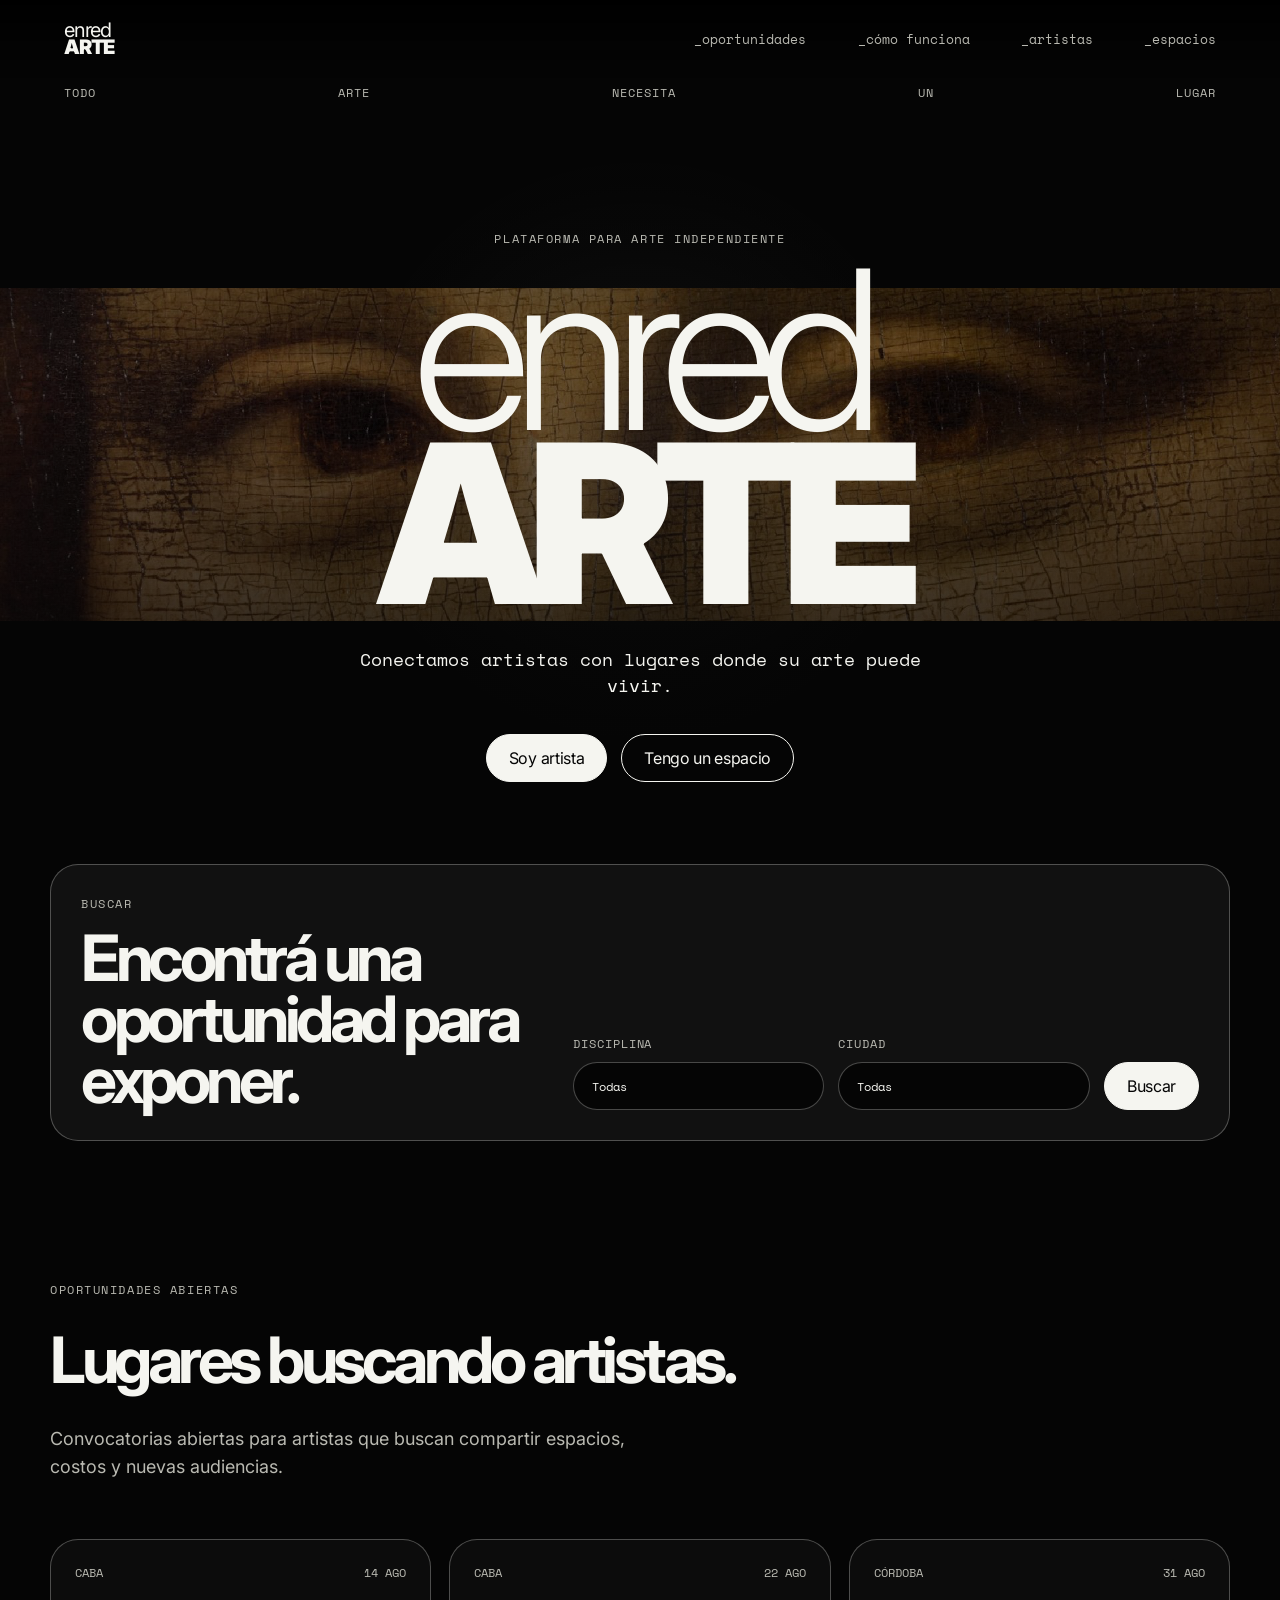
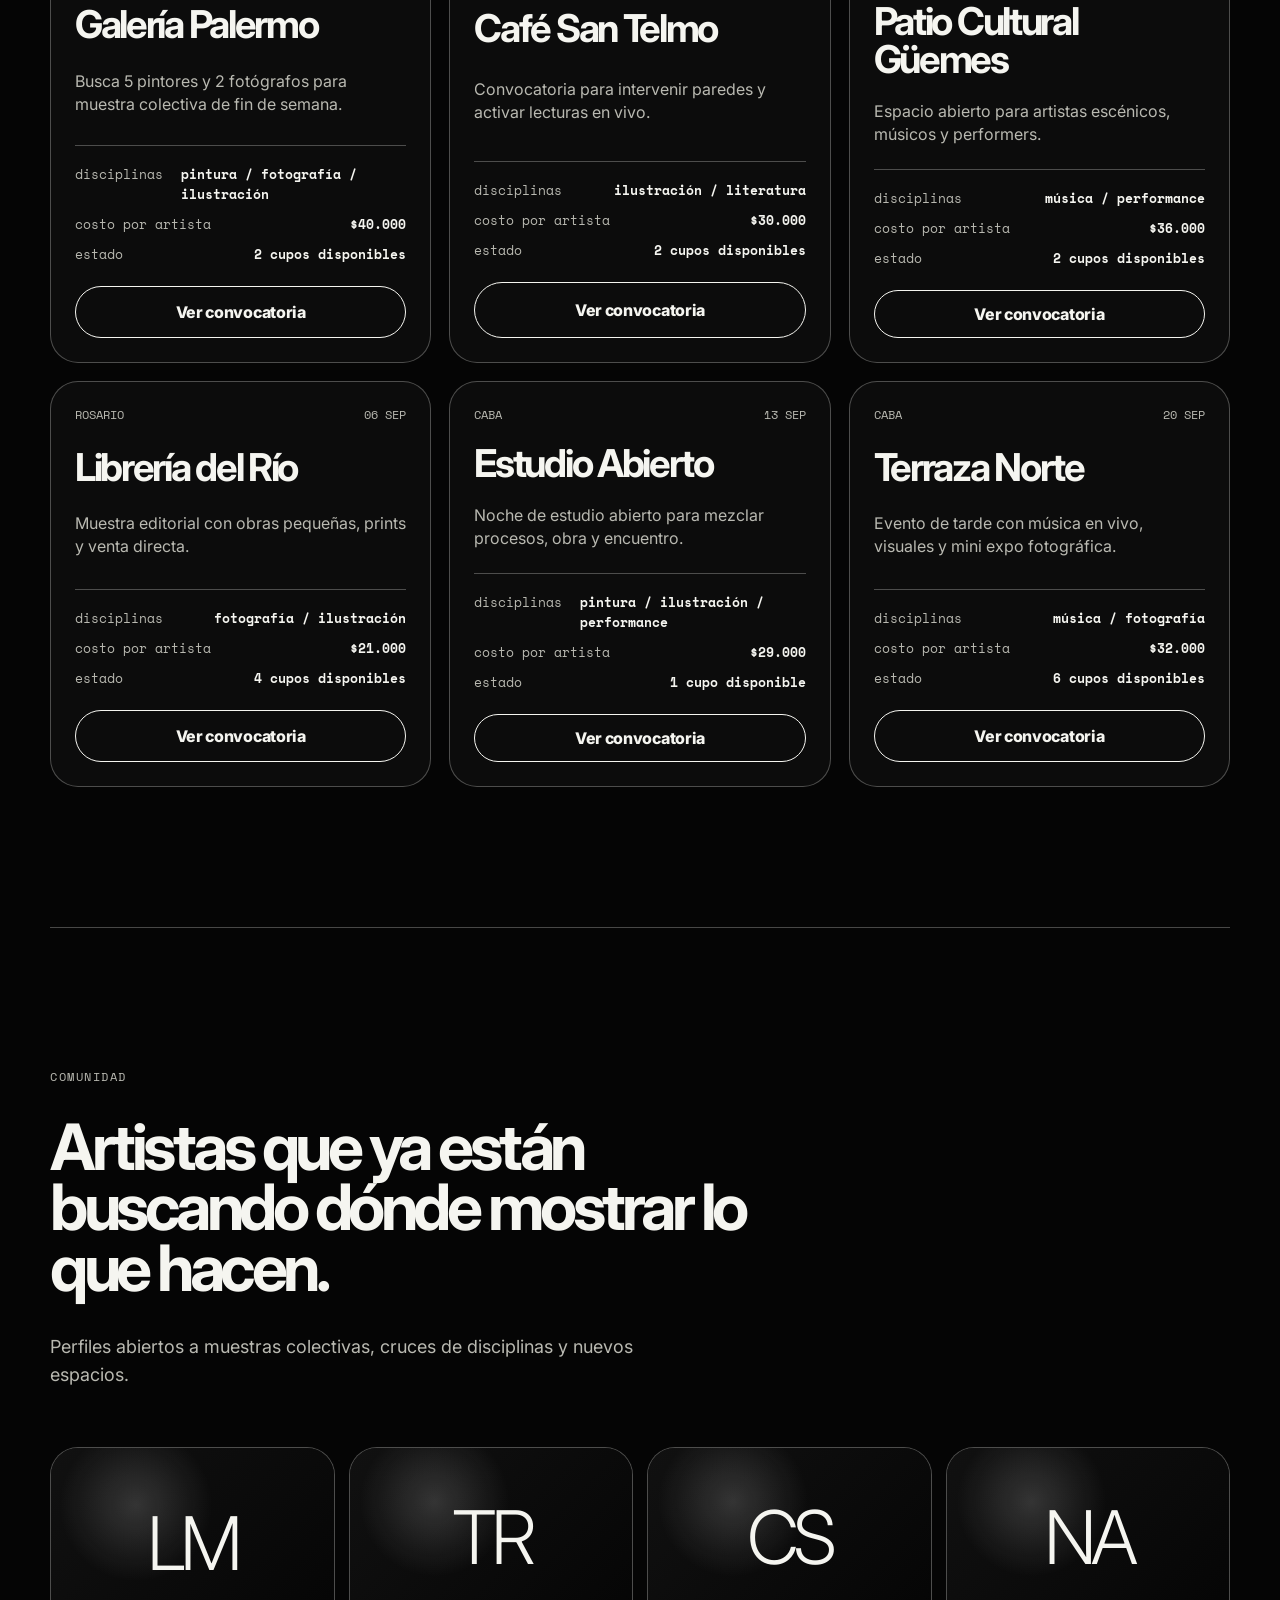
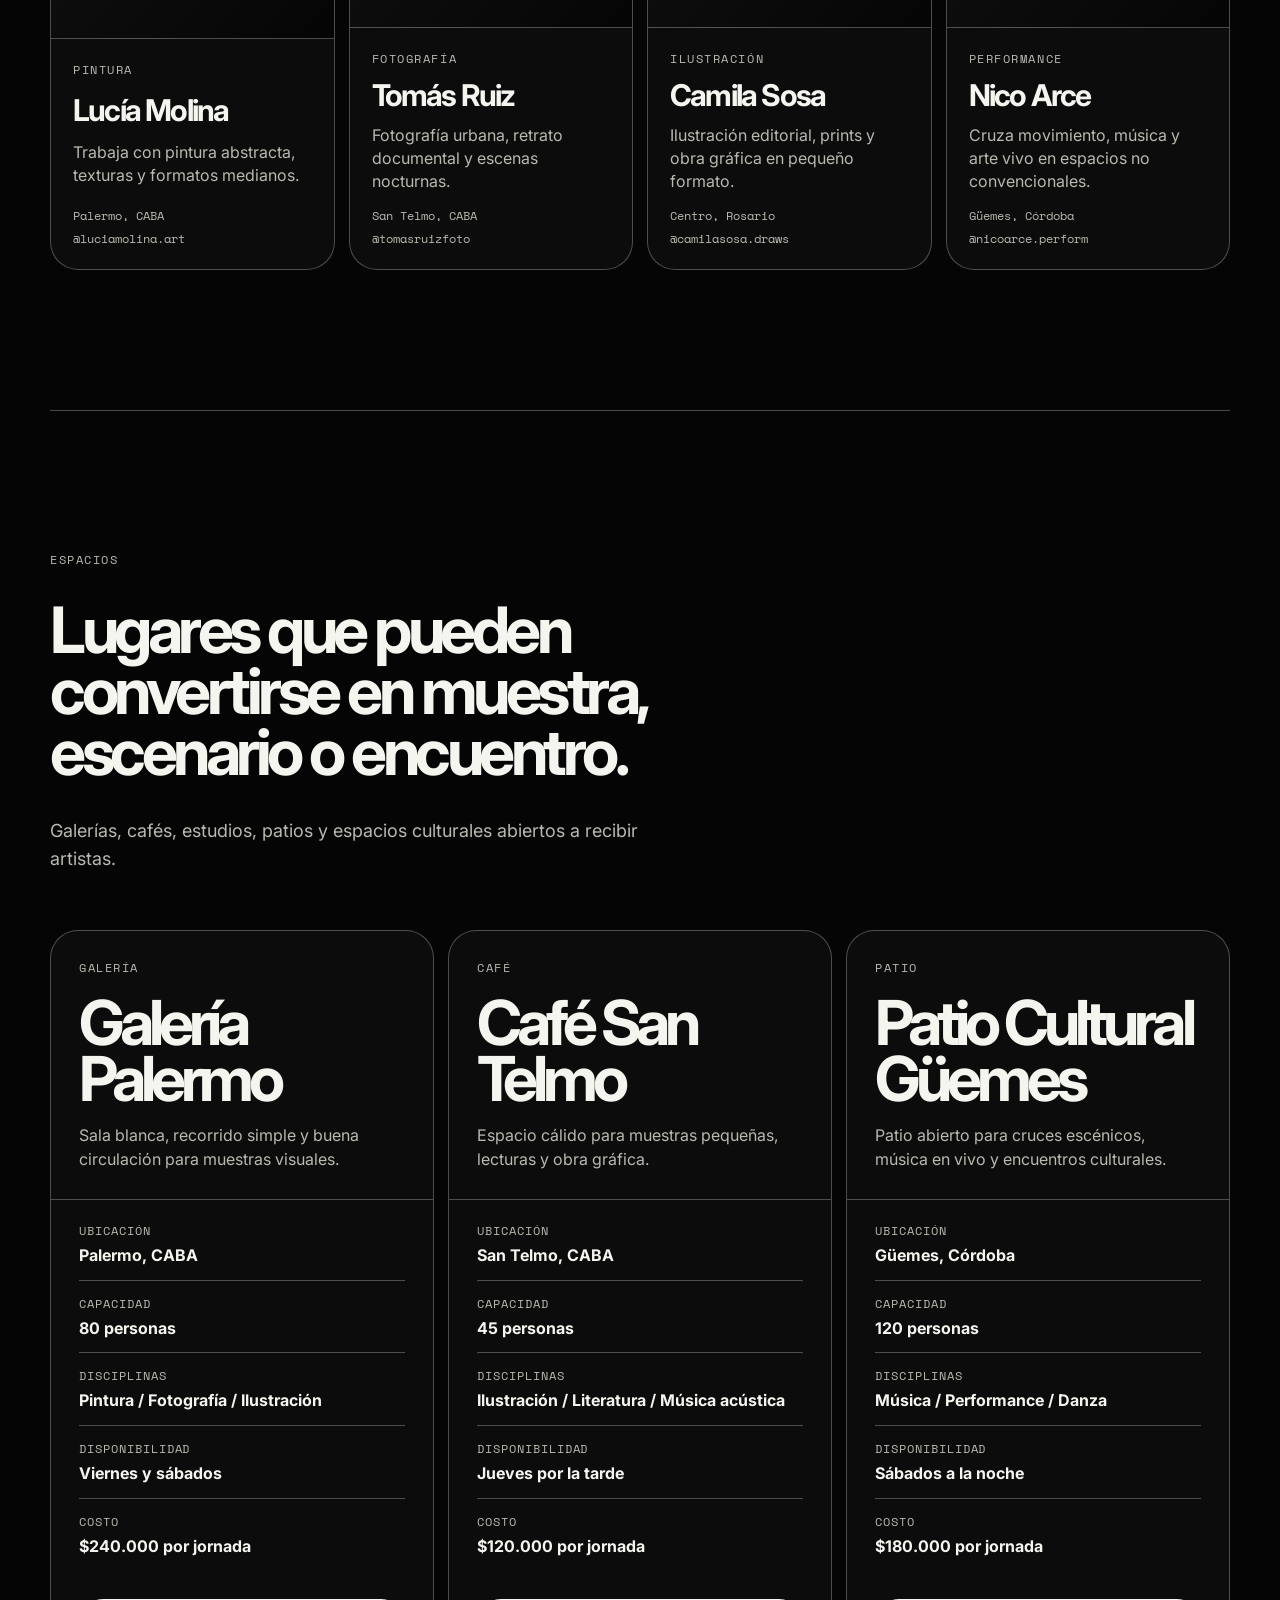
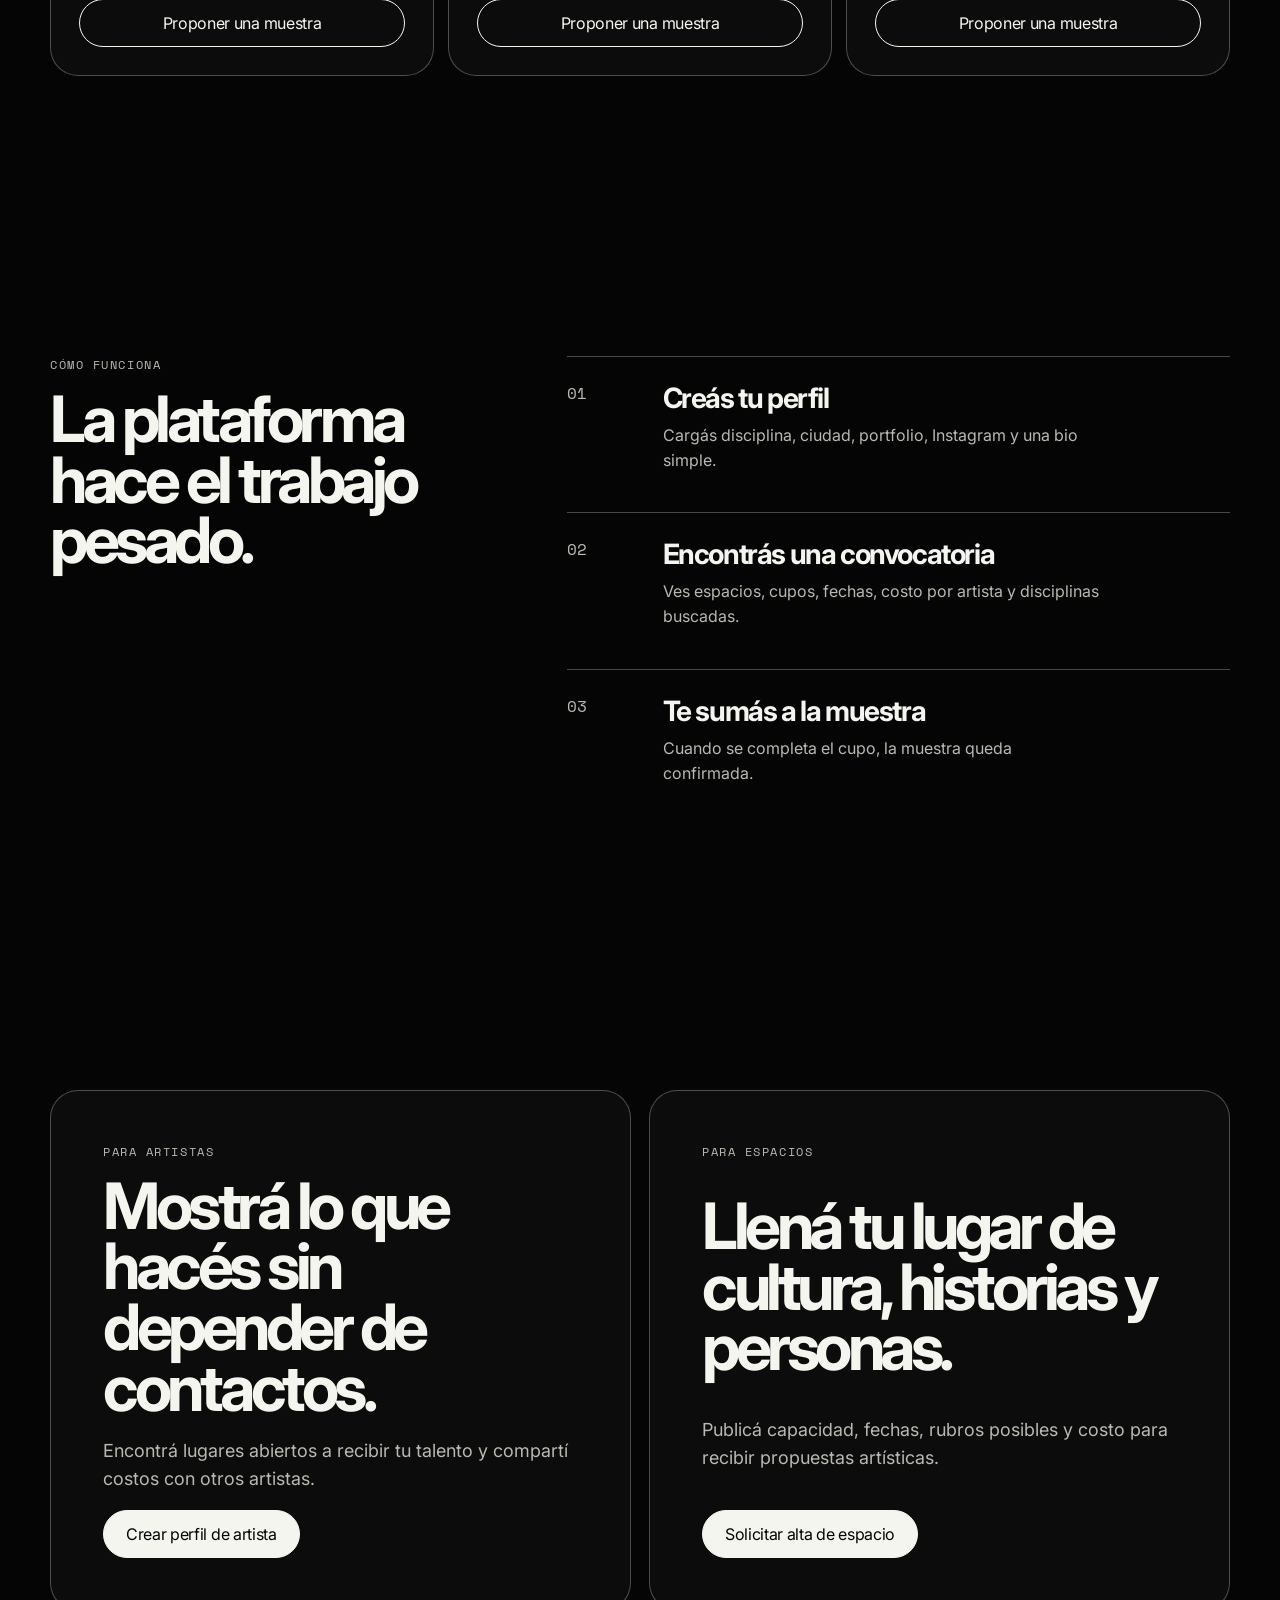
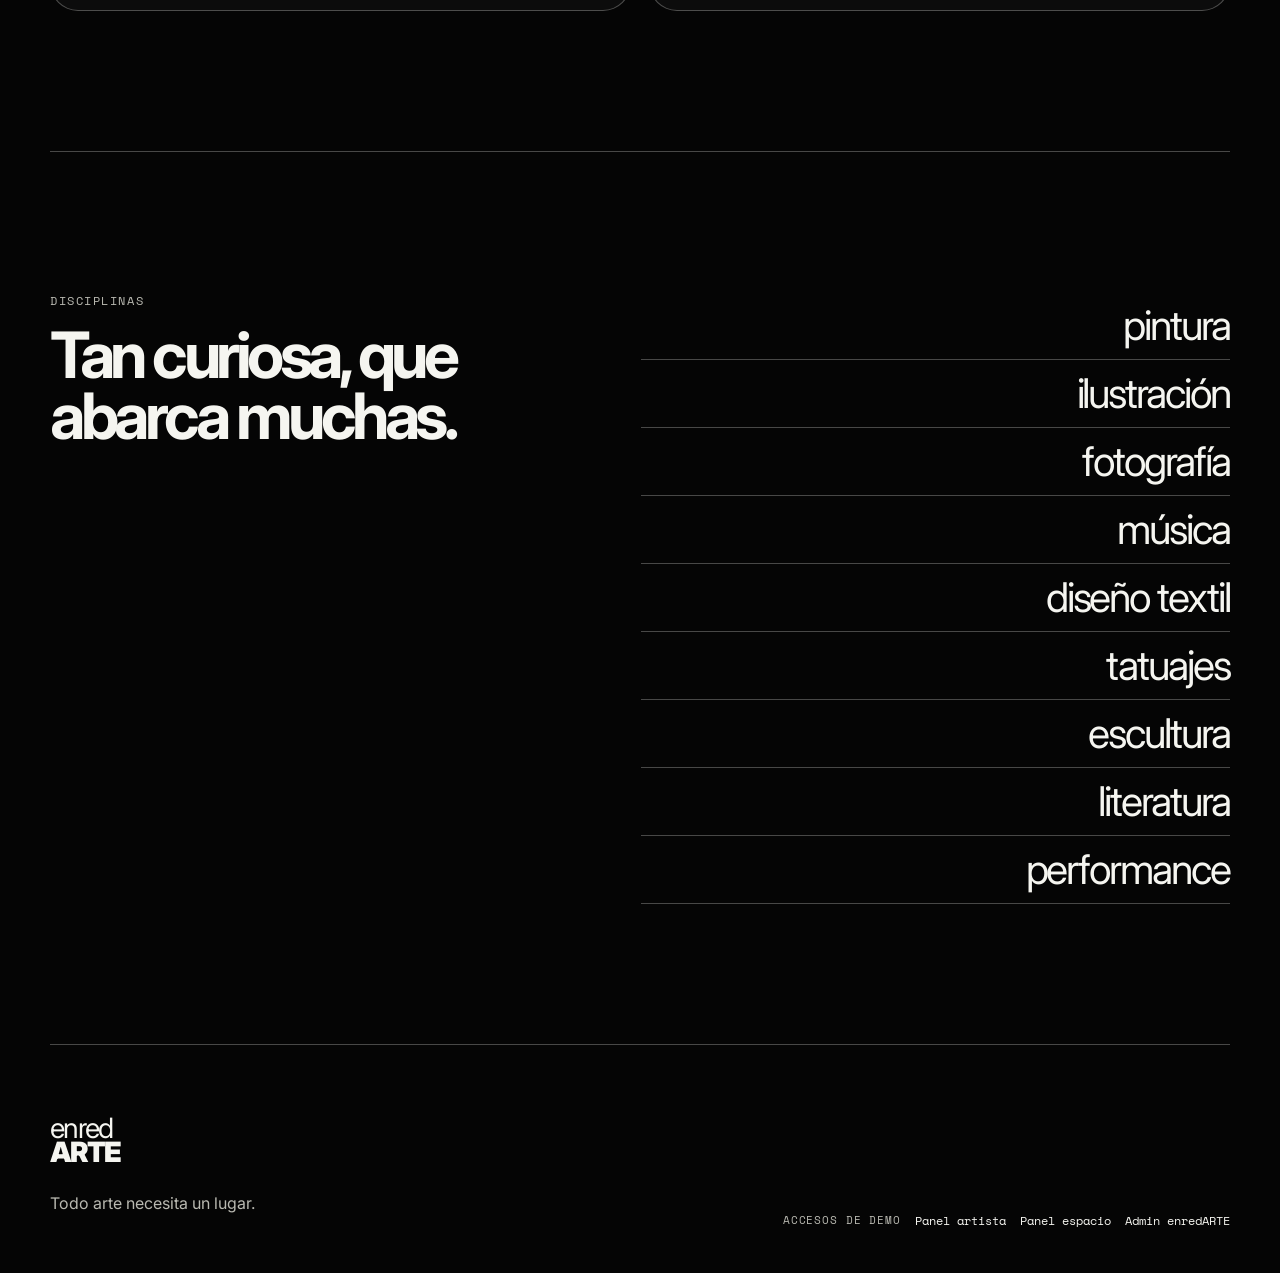
==== commit d70487ca: "V1 cerrada" ====
--- a/index.html
+++ b/index.html
@@ -25,7 +25,7 @@
       <a href="#oportunidades">_oportunidades</a>
       <a href="#como-funciona">_cómo funciona</a>
       <a href="#artistas">_artistas</a>
-      <a href="#espacios">_espacios</a>
+      <a href="#espacios-abiertos">_espacios</a>
     </nav>
 
     <button class="menu-button" type="button" aria-expanded="false" data-menu-button>
@@ -175,7 +175,7 @@
           Publicá capacidad, fechas, rubros posibles y costo para recibir propuestas artísticas.
         </p>
         <button class="button button-primary" type="button" data-open-space>
-          Publicar mi espacio
+          Solicitar alta de espacio
         </button>
       </article>
     </section>
@@ -190,7 +190,7 @@
         <li>ilustración</li>
         <li>fotografía</li>
         <li>música</li>
-        <li>ropa</li>
+        <li>diseño textil</li>
         <li>tatuajes</li>
         <li>escultura</li>
         <li>literatura</li>
@@ -200,9 +200,18 @@
   </main>
 
   <footer class="site-footer">
-    <p><span>enred</span><strong>ARTE</strong></p>
-    <p>Si es arte, tiene lugar.</p>
-    <a href="mailto:hola@enredarte.com">hola@enredarte.com</a>
+    <div>
+      <p><span>enred</span><strong>ARTE</strong></p>
+      <p>Todo arte necesita un lugar.</p>
+    </div>
+
+    <div class="demo-links">
+      <span>accesos de demo</span>
+
+      <a href="panel-artista.html">Panel artista</a>
+      <a href="panel-espacio.html">Panel espacio</a>
+      <a href="admin.html">Admin enredARTE</a>
+    </div>
   </footer>
 
   <div class="modal" data-space-modal aria-hidden="true">
@@ -213,9 +222,9 @@
         cerrar
       </button>
 
-      <p class="section-label">publicar un espacio</p>
-
-      <h2 id="space-title">Contanos qué lugar tenés.</h2>
+      <p class="section-label">alta de espacio</p>
+
+      <h2 id="space-title">Solicitá el alta de tu espacio.</h2>
 
       <form class="apply-form" data-space-form>
         <label>
@@ -401,86 +410,6 @@
     </div>
   </div>
 
-  <div class="modal" data-create-opportunity-modal aria-hidden="true">
-    <div class="modal-backdrop" data-close-create-opportunity></div>
-
-    <div class="modal-panel" role="dialog" aria-modal="true" aria-labelledby="create-opportunity-title">
-      <button class="modal-close" type="button" data-close-create-opportunity>
-        cerrar
-      </button>
-
-      <p class="section-label">crear convocatoria</p>
-
-      <h2 id="create-opportunity-title">Abrí tu espacio al arte.</h2>
-
-      <form class="apply-form" data-create-opportunity-form>
-        <label>
-          Espacio
-          <input type="text" name="spaceName" data-create-opportunity-space placeholder="Ej: Galería Palermo"
-            required />
-        </label>
-
-        <label>
-          Ciudad / barrio
-          <input type="text" name="location" data-create-opportunity-location placeholder="Ej: Palermo, CABA"
-            required />
-        </label>
-
-        <label>
-          Título de la convocatoria
-          <input type="text" name="title" placeholder="Ej: busca artistas visuales" required />
-        </label>
-
-        <label>
-          Disciplinas buscadas
-          <input type="text" name="disciplines" placeholder="Ej: pintura, fotografía, ilustración" required />
-        </label>
-
-        <label>
-          Fecha
-          <input type="text" name="date" placeholder="Ej: 14 AGO" required />
-        </label>
-
-        <label>
-          Horario
-          <input type="text" name="time" placeholder="Ej: 19 a 23 h" required />
-        </label>
-
-        <label>
-          Costo total
-          <input type="text" name="totalCost" placeholder="Ej: $240.000" required />
-        </label>
-
-        <label>
-          Costo por artista
-          <input type="text" name="artistCost" placeholder="Ej: $40.000" required />
-        </label>
-
-        <label>
-          Cupos totales
-          <input type="number" name="totalSpots" min="1" placeholder="Ej: 6" required />
-        </label>
-
-        <label>
-          Artistas ya confirmados
-          <input type="number" name="confirmed" min="0" placeholder="Ej: 2" required />
-        </label>
-
-        <label>
-          Descripción
-          <textarea name="description" rows="4" placeholder="Contá qué tipo de muestra imaginás" required></textarea>
-        </label>
-
-        <button class="button button-primary" type="submit">
-          Publicar convocatoria
-        </button>
-
-        <p class="form-success" data-create-opportunity-success>
-          Listo. La convocatoria ya está en oportunidades abiertas. El arte no espera, claramente.
-        </p>
-      </form>
-    </div>
-  </div>
 
   <div class="modal" data-proposal-modal aria-hidden="true">
     <div class="modal-backdrop" data-close-proposal></div>
--- a/styles.css
+++ b/styles.css
@@ -102,7 +102,7 @@
   inset: 0;
   background:
     linear-gradient(to bottom, rgba(5, 5, 5, 0.78) 0%, rgba(5, 5, 5, 0.24) 40%, #050505 94%),
-    radial-gradient(circle at center, rgba(255,255,255,0.06), rgba(0,0,0,0) 38%);
+    radial-gradient(circle at center, rgba(255, 255, 255, 0.06), rgba(0, 0, 0, 0) 38%);
   pointer-events: none;
 }
 
@@ -363,24 +363,29 @@
 
 .steps article {
   display: grid;
-  grid-template-columns: 74px 1fr;
-  gap: 22px;
+  grid-template-columns: 74px minmax(0, 1fr);
+  gap: 8px 22px;
   padding: 24px 0;
   border-top: 1px solid var(--line);
 }
 
 .steps span {
+  grid-column: 1;
+  grid-row: 1 / span 2;
   font-family: var(--mono);
   color: var(--muted);
 }
 
 .steps h3 {
-  margin: 0 0 8px;
+  grid-column: 2;
+  margin: 0;
   font-size: 28px;
   letter-spacing: -0.05em;
 }
 
 .steps p {
+  grid-column: 2;
+  max-width: 440px;
   margin: 0;
   color: var(--muted);
   line-height: 1.55;
@@ -483,8 +488,7 @@
     grid-template-columns: 1fr;
   }
 
-  .filters,
-  .cards-grid {
+  .filters{
     grid-template-columns: 1fr;
   }
 
@@ -510,6 +514,17 @@
   .steps article {
     grid-template-columns: 1fr;
     gap: 10px;
+  }
+
+  .steps span,
+  .steps h3,
+  .steps p {
+    grid-column: auto;
+    grid-row: auto;
+  }
+
+  .steps p {
+    max-width: 100%;
   }
 }
 
@@ -717,6 +732,7 @@
 }
 
 @media (max-width: 900px) {
+
   .opportunity-hero-grid,
   .detail-layout {
     grid-template-columns: 1fr;
@@ -958,10 +974,6 @@
 }
 
 @media (max-width: 620px) {
-  .artist-grid {
-    grid-template-columns: 1fr;
-  }
-
   .artist-card {
     min-height: auto;
   }
@@ -1041,7 +1053,7 @@
 
 @media (max-width: 980px) {
   .space-grid {
-    grid-template-columns: 1fr;
+    grid-template-columns: repeat(2, minmax(0, 1fr));
   }
 
   .space-card {
@@ -1306,7 +1318,7 @@
 
 @media (max-width: 800px) {
   .admin-summary {
-    grid-template-columns: 1fr;
+    grid-template-columns: repeat(2, minmax(0, 1fr));
   }
 
   .admin-opportunity-header,
@@ -1400,7 +1412,7 @@
   max-width: 620px;
 }
 
-.proposal-panel > p {
+.proposal-panel>p {
   max-width: 620px;
 }
 
@@ -1546,4 +1558,785 @@
 .proposal-status.is-accepted {
   color: var(--fg);
   background: var(--panel);
+}
+
+
+/* Panel del artista */
+
+.artist-panel-profile,
+.artist-panel-block {
+  display: grid;
+  gap: 22px;
+  margin-bottom: 28px;
+}
+
+.artist-profile-card {
+  display: grid;
+  gap: 18px;
+  padding: 24px;
+  border: 1px solid var(--line);
+  border-radius: var(--radius);
+  background: var(--panel);
+}
+
+.artist-profile-card h2 {
+  margin: 0;
+  font-size: clamp(32px, 5vw, 56px);
+  letter-spacing: -0.06em;
+}
+
+.artist-profile-meta {
+  display: flex;
+  gap: 10px;
+  flex-wrap: wrap;
+}
+
+.artist-profile-meta span {
+  display: inline-flex;
+  padding: 7px 10px;
+  border: 1px solid var(--line);
+  border-radius: 999px;
+  color: var(--muted);
+  font-family: var(--mono);
+  font-size: 11px;
+  text-transform: uppercase;
+  letter-spacing: 0.08em;
+}
+
+.artist-panel-status {
+  display: inline-flex;
+  width: fit-content;
+  padding: 7px 10px;
+  border: 1px solid var(--line);
+  border-radius: 999px;
+  color: var(--muted);
+  font-family: var(--mono);
+  font-size: 11px;
+  text-transform: uppercase;
+  letter-spacing: 0.08em;
+}
+
+.artist-panel-status.is-approved,
+.artist-panel-status.is-accepted,
+.artist-panel-status.is-converted {
+  color: var(--fg);
+  background: var(--panel);
+}
+
+.artist-panel-status.is-rejected {
+  opacity: 0.7;
+}
+
+.demo-links {
+  display: flex;
+  align-items: center;
+  gap: 14px;
+  flex-wrap: wrap;
+}
+
+.demo-links span {
+  color: var(--muted);
+  font-family: var(--mono);
+  font-size: 11px;
+  text-transform: uppercase;
+  letter-spacing: 0.08em;
+}
+
+.demo-links a {
+  color: var(--fg);
+  text-decoration: none;
+  font-family: var(--mono);
+  font-size: 12px;
+}
+
+.demo-links a:hover {
+  text-decoration: underline;
+}
+
+@media (max-width: 720px) {
+  .demo-links {
+    align-items: flex-start;
+    flex-direction: column;
+  }
+}
+
+
+/* ============================= */
+/* MOBILE FINAL ENREDARTE */
+/* ============================= */
+
+@media (max-width: 760px) {
+  :root {
+    --radius: 18px;
+  }
+
+  .site-header {
+    padding: 12px 14px;
+  }
+
+  .brand {
+    font-size: 17px;
+  }
+
+  .menu-button {
+    min-height: 36px;
+    padding: 7px 12px;
+    font-size: 12px;
+  }
+
+  .main-nav {
+    inset: 58px 12px auto;
+    gap: 12px;
+    padding: 16px;
+  }
+
+  .search-panel,
+  .section,
+  .site-footer,
+  .opportunity-hero,
+  .detail-layout,
+  .detail-image,
+  .admin-hero {
+    width: min(1180px, calc(100% - 22px));
+  }
+
+  /* Hero */
+
+  .hero {
+    min-height: 58svh;
+    padding: 76px 14px 30px;
+  }
+
+  .hero-kicker {
+    display: none;
+  }
+
+  .hero-image {
+    inset: 34% -40% auto;
+    min-height: 22vh;
+    opacity: 0.7;
+  }
+
+  .hero-content {
+    transform: none;
+  }
+
+  .hero h1 {
+    font-size: clamp(52px, 20vw, 78px);
+  }
+
+  .hero-copy {
+    max-width: 270px;
+    margin-top: 14px;
+    font-size: 12px;
+    line-height: 1.35;
+  }
+
+  .hero-actions {
+    gap: 8px;
+    margin-top: 16px;
+  }
+
+  .button,
+  .hero-actions .button {
+    min-height: 36px;
+    padding-inline: 12px;
+    font-size: 12px;
+  }
+
+  /* Secciones */
+
+  .section {
+    padding-block: 32px;
+  }
+
+  .section-heading {
+    gap: 10px;
+    margin-bottom: 16px;
+  }
+
+  .section-heading p:last-child {
+    font-size: 13px;
+    line-height: 1.35;
+  }
+
+  .eyebrow,
+  .section-label {
+    margin-bottom: 8px;
+    font-size: 9px;
+    letter-spacing: 0.1em;
+  }
+
+  .search-panel h2,
+  .section h2 {
+    font-size: clamp(24px, 8.5vw, 34px);
+    line-height: 0.96;
+  }
+
+  /* Buscador */
+
+  .search-panel {
+    margin-top: -6px;
+    padding: 13px;
+    gap: 12px;
+  }
+
+  .filters {
+    grid-template-columns: 1fr 1fr;
+    gap: 8px;
+  }
+
+  .filters .button {
+    grid-column: 1 / -1;
+  }
+
+  .filters label {
+    gap: 6px;
+    font-size: 9px;
+  }
+
+  .filters select {
+    min-height: 36px;
+    padding-inline: 12px;
+    font-size: 12px;
+  }
+
+  /* Grillas mobile: se acomodan solas */
+
+  .cards-grid,
+  .artist-grid,
+  .space-grid {
+    grid-template-columns: repeat(auto-fit, minmax(150px, 1fr));
+    gap: 8px;
+  }
+
+  /* Convocatorias mini card */
+
+  .opportunity-card {
+    min-height: auto;
+    gap: 9px;
+    padding: 12px;
+    border-radius: var(--radius);
+  }
+
+  .card-top {
+    gap: 8px;
+    font-size: 8.5px;
+  }
+
+  .opportunity-card h3 {
+    font-size: 20px;
+    line-height: 0.95;
+  }
+
+  .opportunity-card p {
+    display: -webkit-box;
+    overflow: hidden;
+    margin: 0;
+    font-size: 12px;
+    line-height: 1.3;
+    -webkit-line-clamp: 2;
+    line-clamp: 2;
+    -webkit-box-orient: vertical;
+  }
+
+  .card-meta {
+    gap: 5px;
+    padding-top: 8px;
+  }
+
+  .meta-row {
+    display: grid;
+    gap: 3px;
+    font-size: 9px;
+  }
+
+  .opportunity-card .button {
+    width: 100%;
+    min-height: 32px;
+    padding-inline: 10px;
+    font-size: 10.5px;
+  }
+
+  .opportunity-card.is-full::after {
+    top: 10px;
+    right: 10px;
+    padding: 5px 7px;
+    font-size: 8px;
+  }
+
+  /* Cómo funciona */
+
+  .split {
+    gap: 16px;
+  }
+
+  .steps {
+    gap: 2px;
+  }
+
+  .steps article {
+    padding: 10px 0;
+  }
+
+  .steps span {
+    font-size: 10px;
+  }
+
+  .steps h3 {
+    font-size: 18px;
+  }
+
+  .steps p {
+    font-size: 12px;
+    line-height: 1.35;
+  }
+
+  /* Artistas */
+
+  .artist-card {
+    min-height: auto;
+    border-radius: var(--radius);
+  }
+
+  .artist-avatar {
+    min-height: 76px;
+    font-size: 32px;
+  }
+
+  .artist-card-content {
+    gap: 7px;
+    padding: 10px;
+  }
+
+  .artist-card h3 {
+    font-size: 17px;
+    line-height: 0.95;
+  }
+
+  .artist-card p {
+    display: -webkit-box;
+    overflow: hidden;
+    font-size: 12px;
+    line-height: 1.3;
+    -webkit-line-clamp: 2;
+    line-clamp: 2;
+    -webkit-box-orient: vertical;
+  }
+
+  .artist-meta {
+    gap: 3px;
+    font-size: 8.5px;
+  }
+
+  /* Espacios */
+
+  .space-card {
+    min-height: auto;
+    border-radius: var(--radius);
+  }
+
+  .space-card-top {
+    min-height: auto;
+    gap: 8px;
+    padding: 11px;
+  }
+
+  .space-card h3 {
+    font-size: 20px;
+    line-height: 0.94;
+  }
+
+  .space-card p {
+    display: -webkit-box;
+    overflow: hidden;
+    font-size: 12px;
+    line-height: 1.3;
+    -webkit-line-clamp: 2;
+    line-clamp: 2;
+    -webkit-box-orient: vertical;
+  }
+
+  .space-card-info {
+    padding: 3px 11px 11px;
+  }
+
+  .space-card-info div {
+    gap: 3px;
+    padding: 7px 0;
+  }
+
+  .space-card-info span {
+    font-size: 8.5px;
+  }
+
+  .space-card-info strong {
+    font-size: 11px;
+    line-height: 1.25;
+  }
+
+  .space-card-actions {
+    padding: 0 11px 11px;
+  }
+
+  .space-card-actions .button {
+    width: 100%;
+    min-height: 32px;
+    padding-inline: 9px;
+    font-size: 10px;
+  }
+
+  /* Para artistas / espacios */
+
+  .audiences {
+    grid-template-columns: repeat(2, minmax(0, 1fr));
+    gap: 8px;
+  }
+
+  .audience-card {
+    min-height: auto;
+    gap: 14px;
+    padding: 12px;
+    border-radius: var(--radius);
+  }
+
+  .audience-card p:not(.section-label) {
+    display: -webkit-box;
+    overflow: hidden;
+    font-size: 12px;
+    line-height: 1.3;
+    -webkit-line-clamp: 3;
+    line-clamp: 3;
+    -webkit-box-orient: vertical;
+  }
+
+  .audience-card .button {
+    width: 100%;
+    min-height: 32px;
+    padding-inline: 9px;
+    font-size: 10px;
+  }
+
+  /* Disciplinas como chips */
+
+  .disciplines {
+    gap: 14px;
+  }
+
+  .disciplines ul {
+    display: flex;
+    flex-wrap: wrap;
+    gap: 6px;
+  }
+
+  .disciplines li {
+    width: fit-content;
+    justify-content: flex-start;
+    padding: 7px 9px;
+    border: 1px solid var(--line);
+    border-radius: 999px;
+    font-family: var(--mono);
+    font-size: 10px;
+    letter-spacing: 0;
+  }
+
+  /* Footer */
+
+  .site-footer {
+    gap: 14px;
+    padding: 22px 0;
+  }
+
+  .site-footer p:first-child {
+    font-size: 20px;
+  }
+
+  .demo-links {
+    gap: 7px;
+  }
+
+  .demo-links a {
+    font-size: 10px;
+  }
+
+  /* Detalle convocatoria */
+
+  .opportunity-hero {
+    padding: 82px 0 24px;
+  }
+
+  .back-link {
+    margin-bottom: 16px;
+    font-size: 11px;
+  }
+
+  .opportunity-hero-grid {
+    gap: 12px;
+  }
+
+  .opportunity-hero h1 {
+    font-size: clamp(32px, 11vw, 44px);
+    line-height: 0.94;
+  }
+
+  .opportunity-lead {
+    margin-top: 14px;
+    font-size: 13px;
+    line-height: 1.35;
+  }
+
+  .status-card {
+    gap: 10px;
+    padding: 12px;
+    border-radius: var(--radius);
+  }
+
+  .status-card strong {
+    font-size: 22px;
+  }
+
+  .status-card span {
+    font-size: 12px;
+  }
+
+  .detail-image {
+    min-height: 150px;
+    border-radius: var(--radius);
+  }
+
+  .detail-layout {
+    gap: 10px;
+    padding-block: 24px;
+  }
+
+  .detail-main {
+    gap: 10px;
+  }
+
+  .detail-block {
+    padding: 13px;
+    border-radius: var(--radius);
+  }
+
+  .detail-block h2 {
+    margin-bottom: 12px;
+    font-size: 24px;
+  }
+
+  .detail-block p,
+  .included-list {
+    font-size: 13px;
+    line-height: 1.35;
+  }
+
+  .included-list {
+    gap: 8px;
+  }
+
+  .artist-list {
+    grid-template-columns: repeat(2, minmax(0, 1fr));
+    gap: 8px;
+  }
+
+  .artist-list div {
+    min-height: auto;
+    padding: 11px;
+    border-radius: var(--radius);
+  }
+
+  .artist-list strong {
+    font-size: 17px;
+  }
+
+  .detail-sidebar {
+    gap: 10px;
+  }
+
+  .detail-sidebar > .info-card:not(.callout-card) {
+    display: grid;
+    grid-template-columns: repeat(2, minmax(0, 1fr));
+    gap: 0 10px;
+    padding: 12px;
+    border-radius: var(--radius);
+  }
+
+  .info-row {
+    gap: 4px;
+    padding: 8px 0;
+  }
+
+  .info-row span {
+    font-size: 8.5px;
+  }
+
+  .info-row strong {
+    font-size: 12px;
+  }
+
+  .callout-card {
+    padding: 12px;
+    border-radius: var(--radius);
+  }
+
+  .callout-card h3 {
+    font-size: 22px;
+  }
+
+  .callout-card p {
+    font-size: 12px;
+  }
+
+  /* Paneles */
+
+  .admin-hero {
+    padding: 82px 0 24px;
+  }
+
+  .admin-hero h1 {
+    font-size: clamp(34px, 11vw, 46px);
+  }
+
+  .admin-hero p:not(.section-label) {
+    margin-top: 14px;
+    font-size: 13px;
+    line-height: 1.35;
+  }
+
+  .admin-summary {
+    grid-template-columns: repeat(2, minmax(0, 1fr));
+    gap: 8px;
+  }
+
+  .admin-stat {
+    padding: 12px;
+    border-radius: var(--radius);
+  }
+
+  .admin-stat span {
+    margin-bottom: 6px;
+    font-size: 8.5px;
+  }
+
+  .admin-stat strong {
+    font-size: 26px;
+  }
+
+  .space-panel-controls {
+    margin-top: 18px;
+  }
+
+  .artist-profile-card,
+  .application-card,
+  .approved-artist-card,
+  .admin-opportunity,
+  .admin-application {
+    gap: 10px;
+    padding: 12px;
+    border-radius: var(--radius);
+  }
+
+  .artist-profile-card h2,
+  .admin-opportunity h2 {
+    font-size: 24px;
+  }
+
+  .application-card h3,
+  .admin-application h3 {
+    font-size: 18px;
+  }
+
+  .application-card p,
+  .admin-application p {
+    font-size: 12px;
+    line-height: 1.35;
+  }
+
+  .application-meta span,
+  .artist-profile-meta span,
+  .artist-panel-status,
+  .proposal-status {
+    padding: 5px 7px;
+    font-size: 8.5px;
+  }
+
+  .application-actions {
+    align-items: stretch;
+    flex-direction: column;
+    gap: 8px;
+  }
+
+  .application-actions .button {
+    width: 100%;
+  }
+
+  /* Modales */
+
+  .modal {
+    align-items: flex-end;
+    padding: 10px;
+  }
+
+  .modal-panel {
+    width: 100%;
+    max-height: calc(100svh - 20px);
+    padding: 18px;
+    border-radius: var(--radius);
+  }
+
+  .modal-panel h2 {
+    max-width: 88%;
+    margin-bottom: 16px;
+    font-size: 30px;
+  }
+
+  .apply-form {
+    gap: 12px;
+  }
+
+  .apply-form label {
+    gap: 6px;
+    font-size: 11px;
+  }
+
+  .apply-form input,
+  .apply-form select,
+  .apply-form textarea,
+  .proposal-panel .modal-form input,
+  .proposal-panel .modal-form select,
+  .proposal-panel .modal-form textarea {
+    min-height: 38px;
+    padding: 10px 12px;
+    border-radius: 12px;
+    font-size: 13px;
+  }
+
+  .apply-form textarea,
+  .proposal-panel .modal-form textarea {
+    min-height: 92px;
+  }
+
+  .proposal-space-card {
+    margin: 12px 0;
+    padding: 12px;
+    border-radius: var(--radius);
+  }
+
+  .proposal-panel .modal-form {
+    gap: 12px;
+    margin-top: 12px;
+    padding-top: 12px;
+  }
+}
+
+@media (max-width: 340px) {
+  .cards-grid,
+  .artist-grid,
+  .space-grid,
+  .audiences,
+  .admin-summary,
+  .artist-list,
+  .filters,
+  .detail-sidebar > .info-card:not(.callout-card) {
+    grid-template-columns: 1fr;
+  }
 }
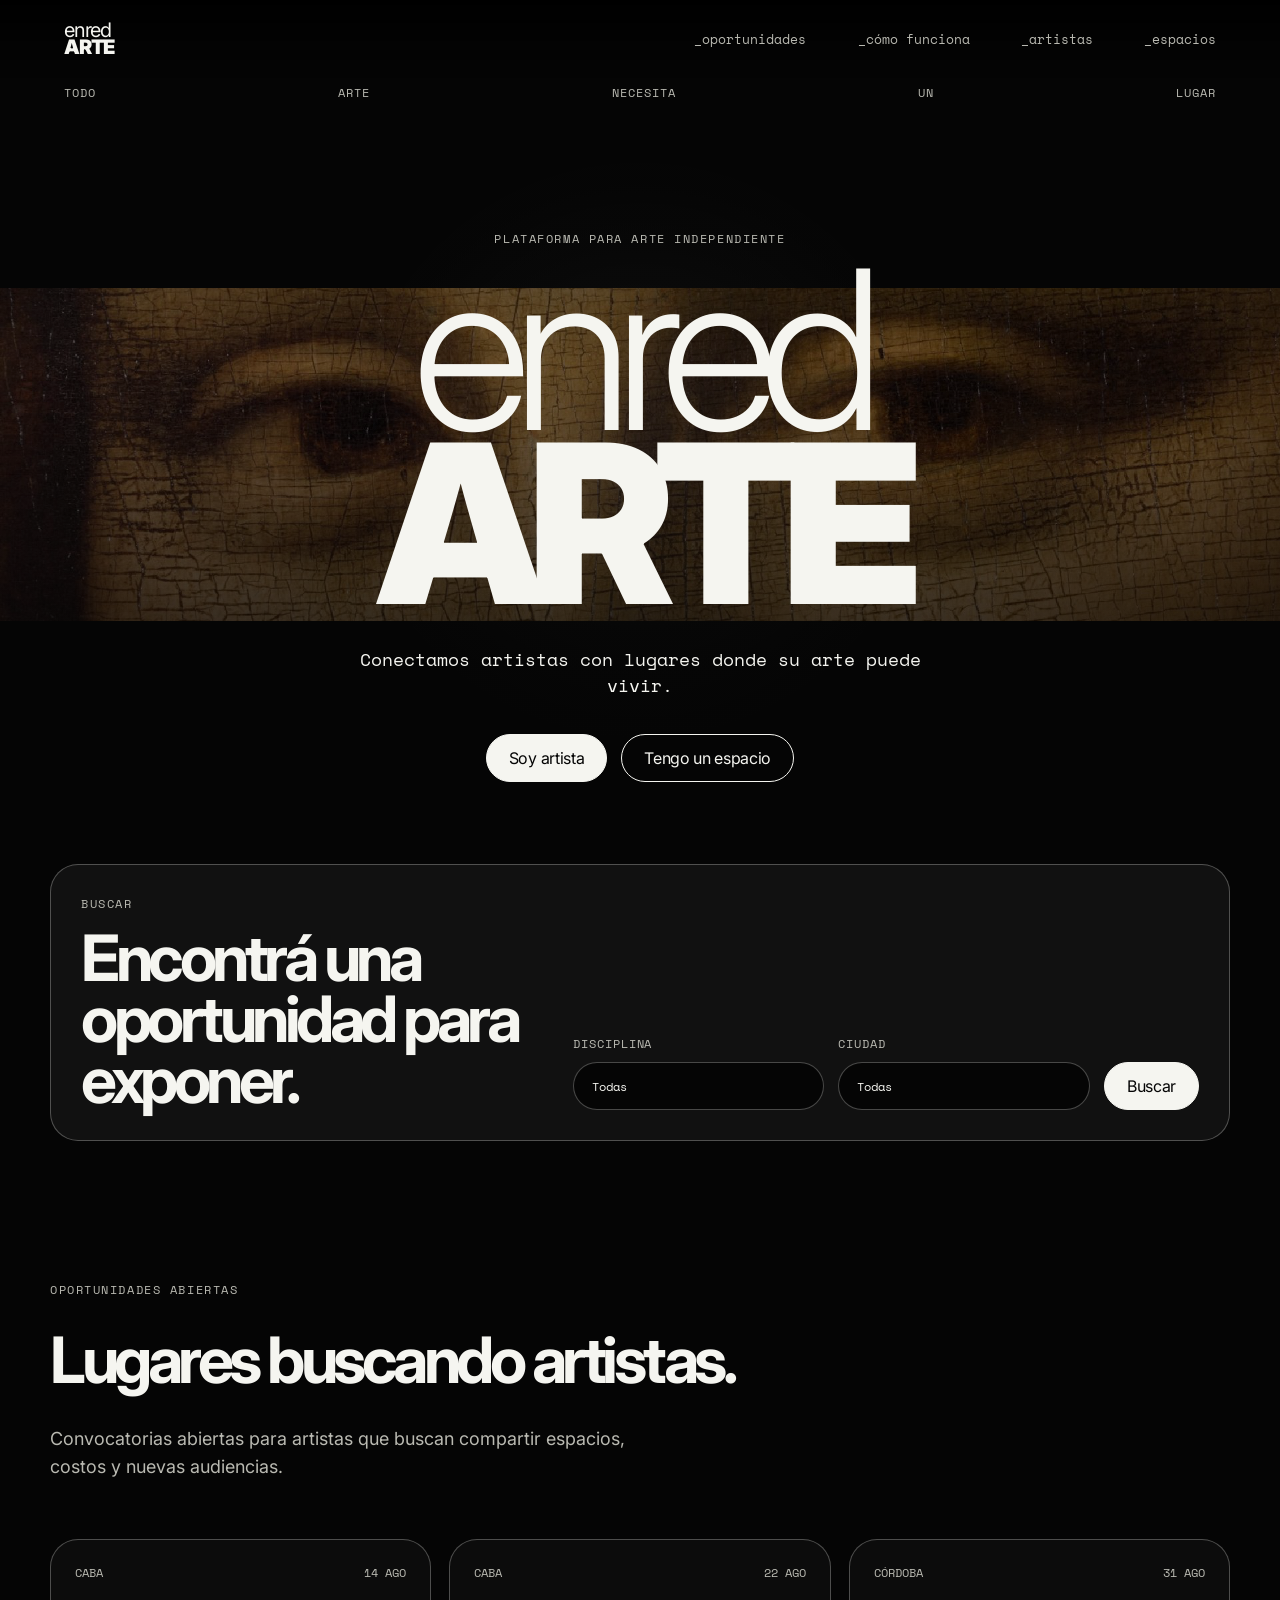
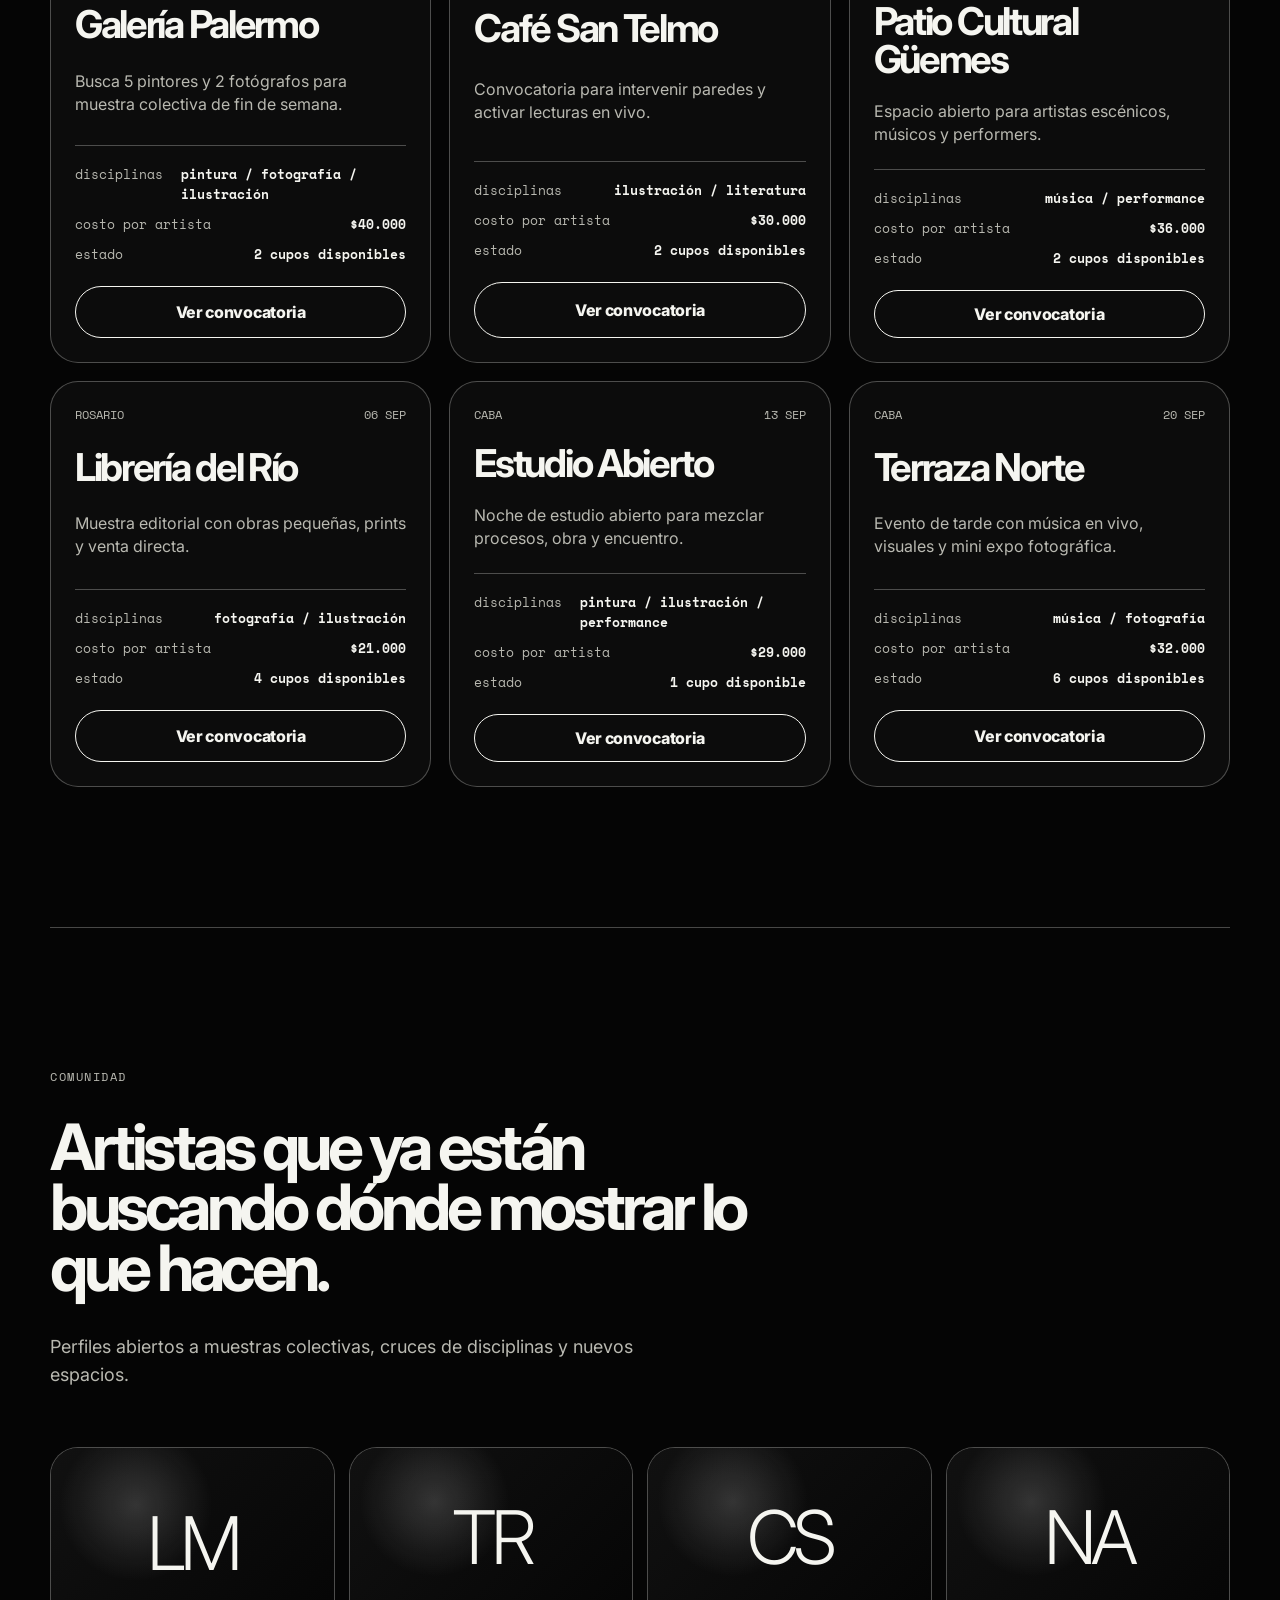
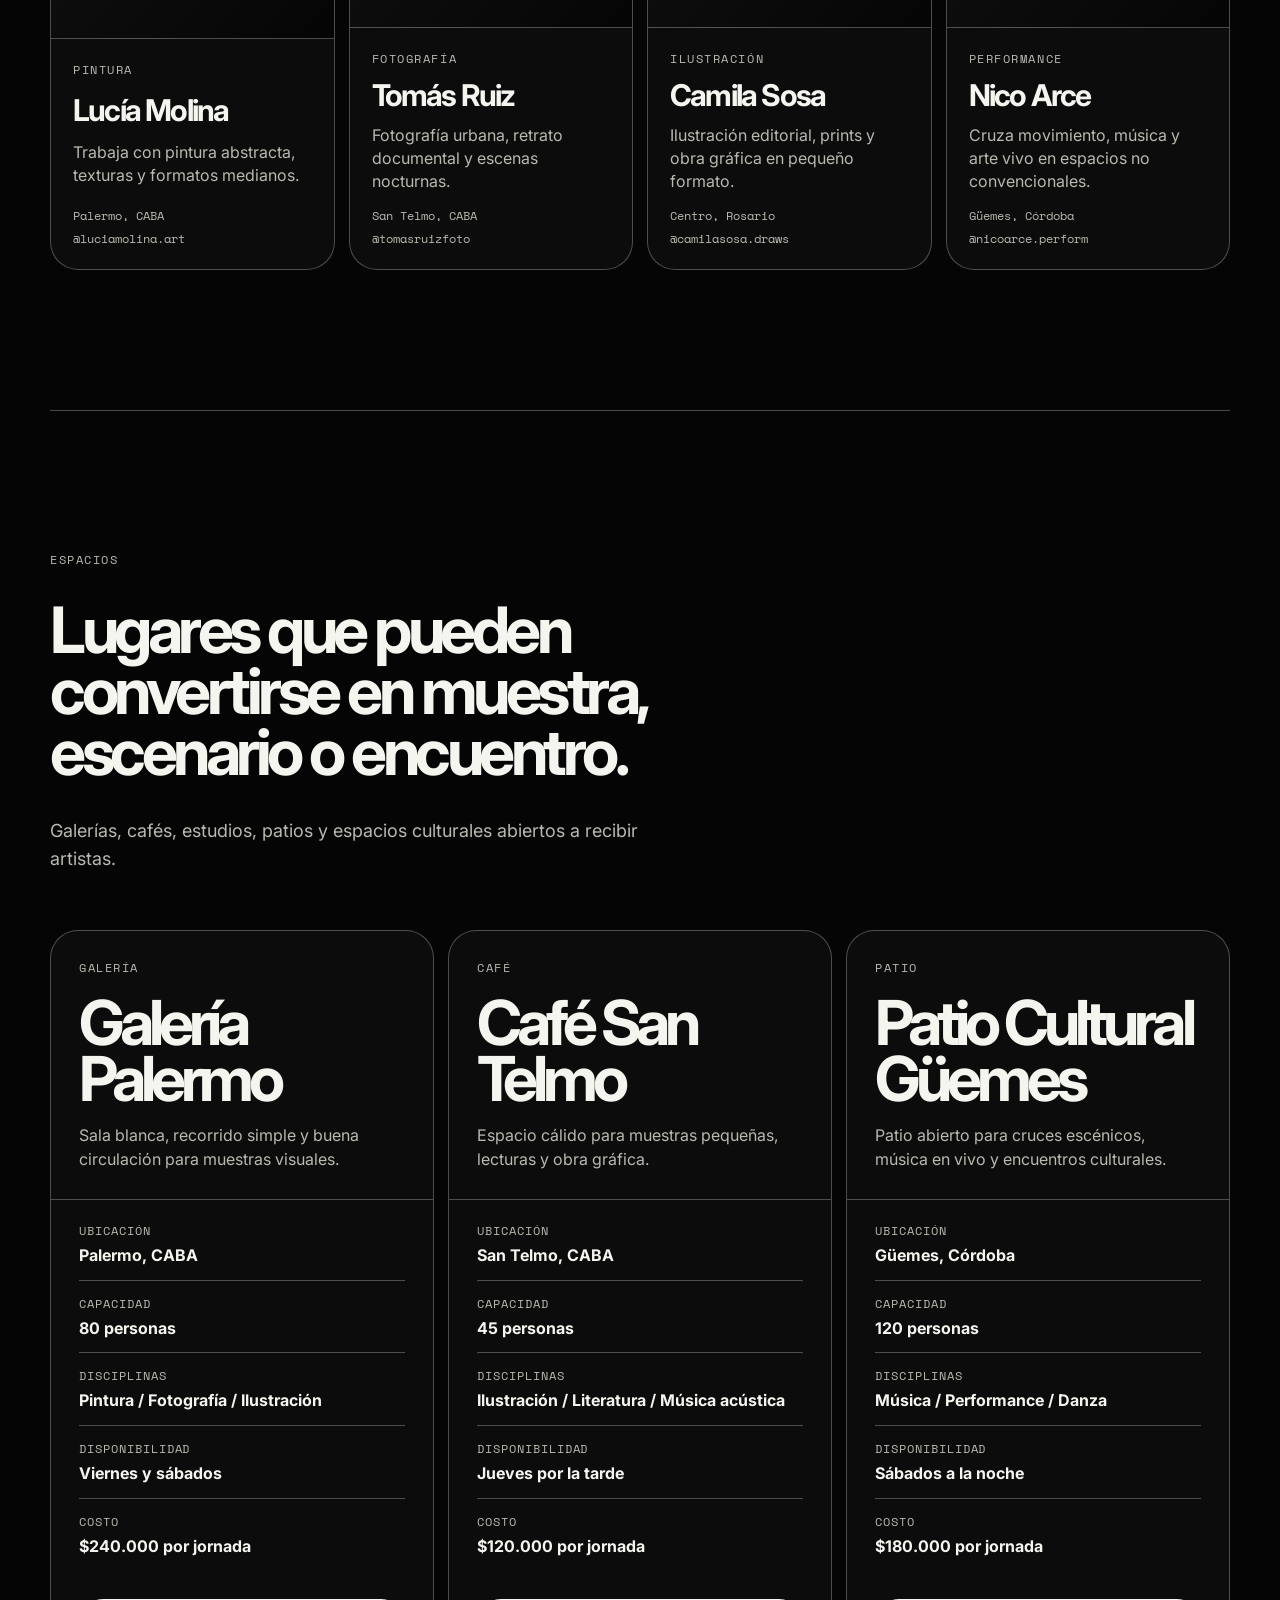
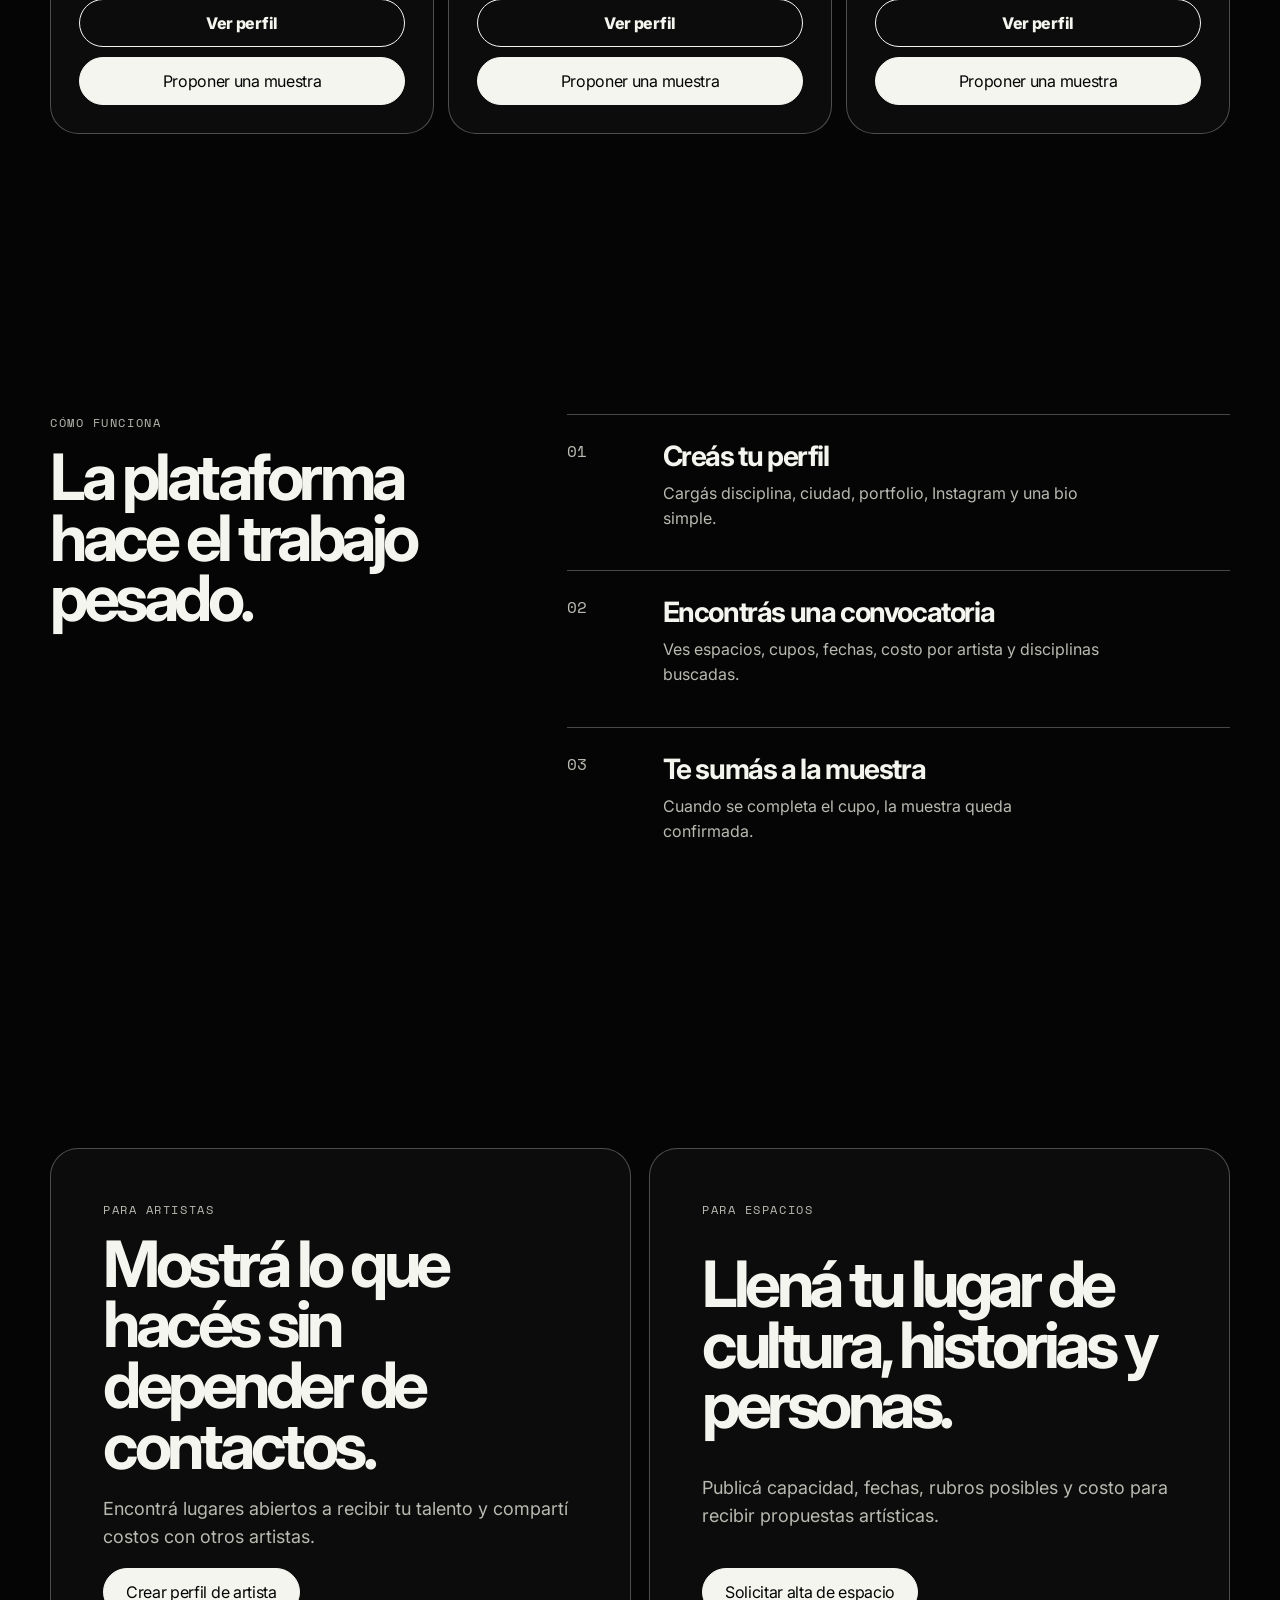
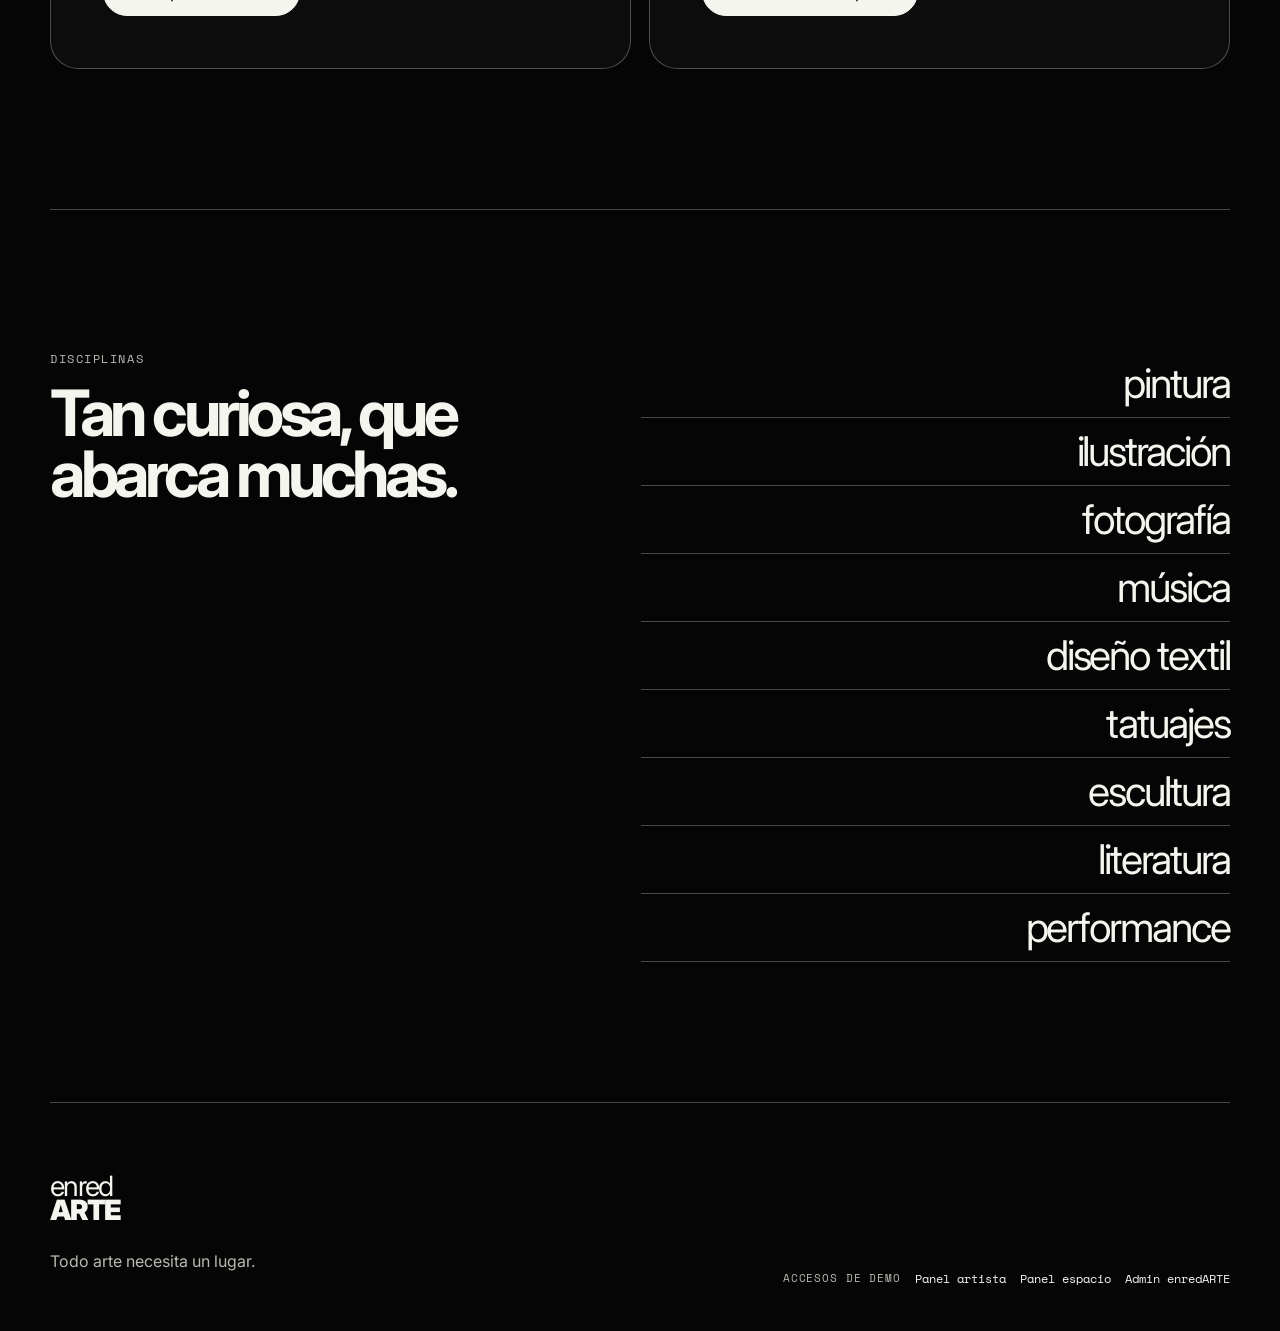
==== commit cfd22e1a: "Polish public space profile" ====
--- a/index.html
+++ b/index.html
@@ -24,7 +24,7 @@
     <nav class="main-nav" aria-label="Navegación principal">
       <a href="#oportunidades">_oportunidades</a>
       <a href="#como-funciona">_cómo funciona</a>
-      <a href="#artistas">_artistas</a>
+      <a href="#artistas-destacados">_artistas</a>
       <a href="#espacios-abiertos">_espacios</a>
     </nav>
 
--- a/styles.css
+++ b/styles.css
@@ -1064,6 +1064,8 @@
 /* Acciones de espacios */
 
 .space-card-actions {
+  display: grid;
+  gap: 10px;
   padding: 0 28px 28px;
 }
 
@@ -1976,6 +1978,8 @@
   }
 
   .space-card-actions {
+    display: grid;
+    gap: 7px;
     padding: 0 11px 11px;
   }
 
@@ -2339,4 +2343,28 @@
   .detail-sidebar > .info-card:not(.callout-card) {
     grid-template-columns: 1fr;
   }
+}
+
+.profile-inline-link {
+  display: inline-flex;
+  width: fit-content;
+  align-items: center;
+  gap: 6px;
+  color: var(--fg);
+  text-decoration: none;
+  border-bottom: 1px solid rgba(245, 245, 240, 0.45);
+}
+
+.profile-inline-link span {
+  font-size: 0.8em;
+  opacity: 0.65;
+  transform: translateY(-1px);
+}
+
+.profile-inline-link:hover {
+  border-bottom-color: var(--fg);
+}
+
+.profile-inline-link:hover span {
+  opacity: 1;
 }
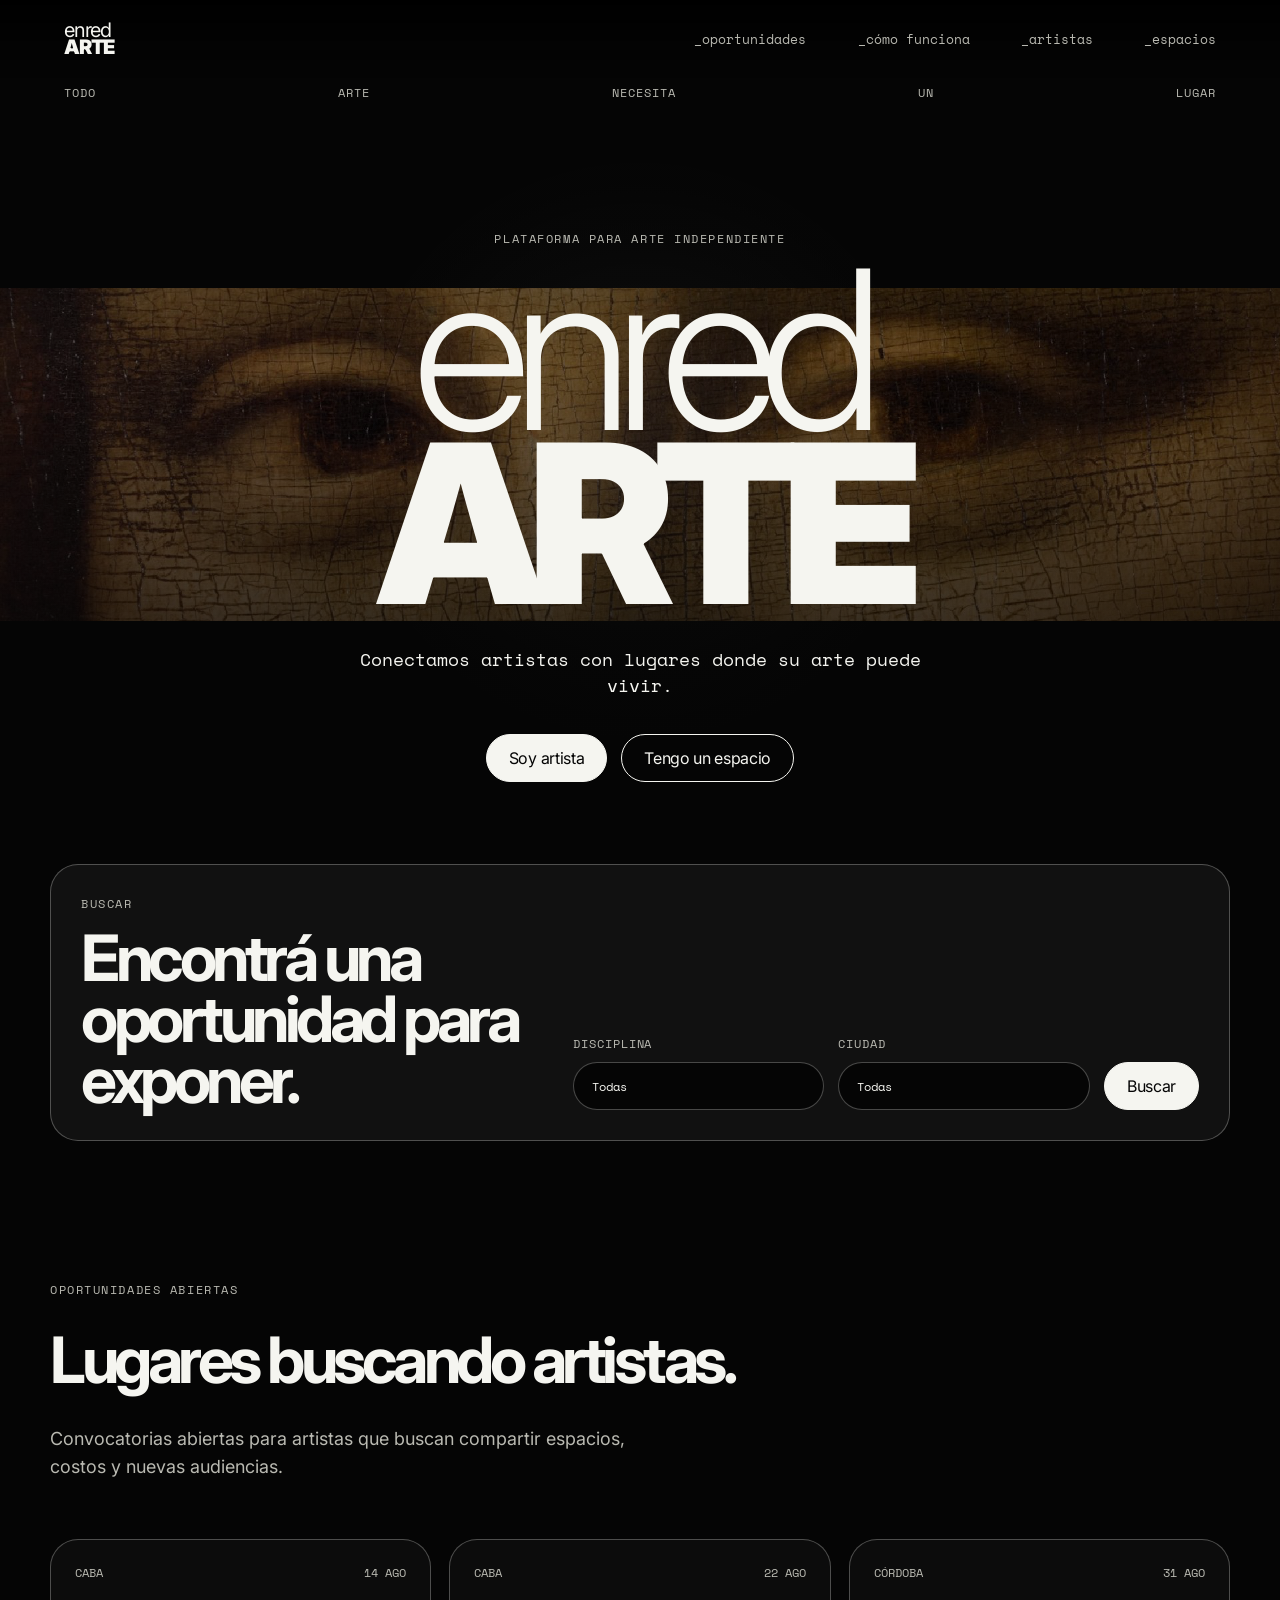
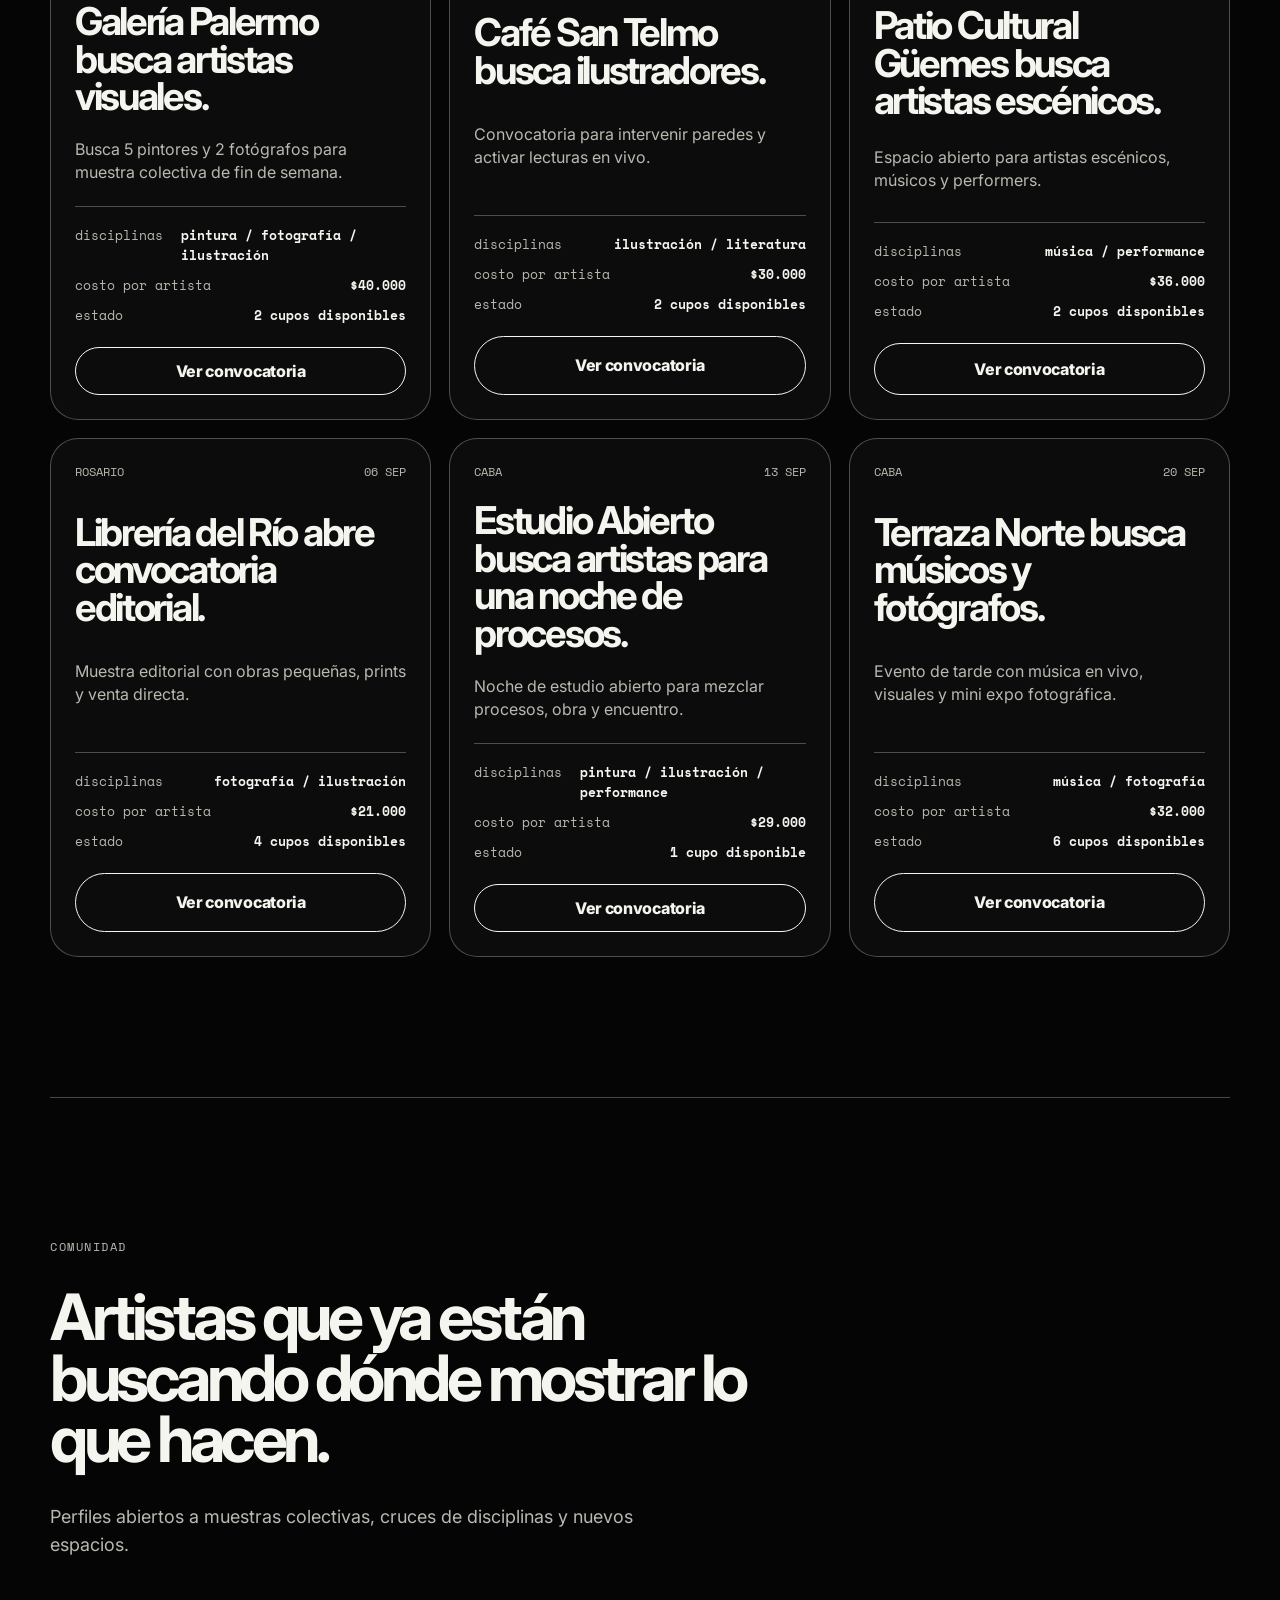
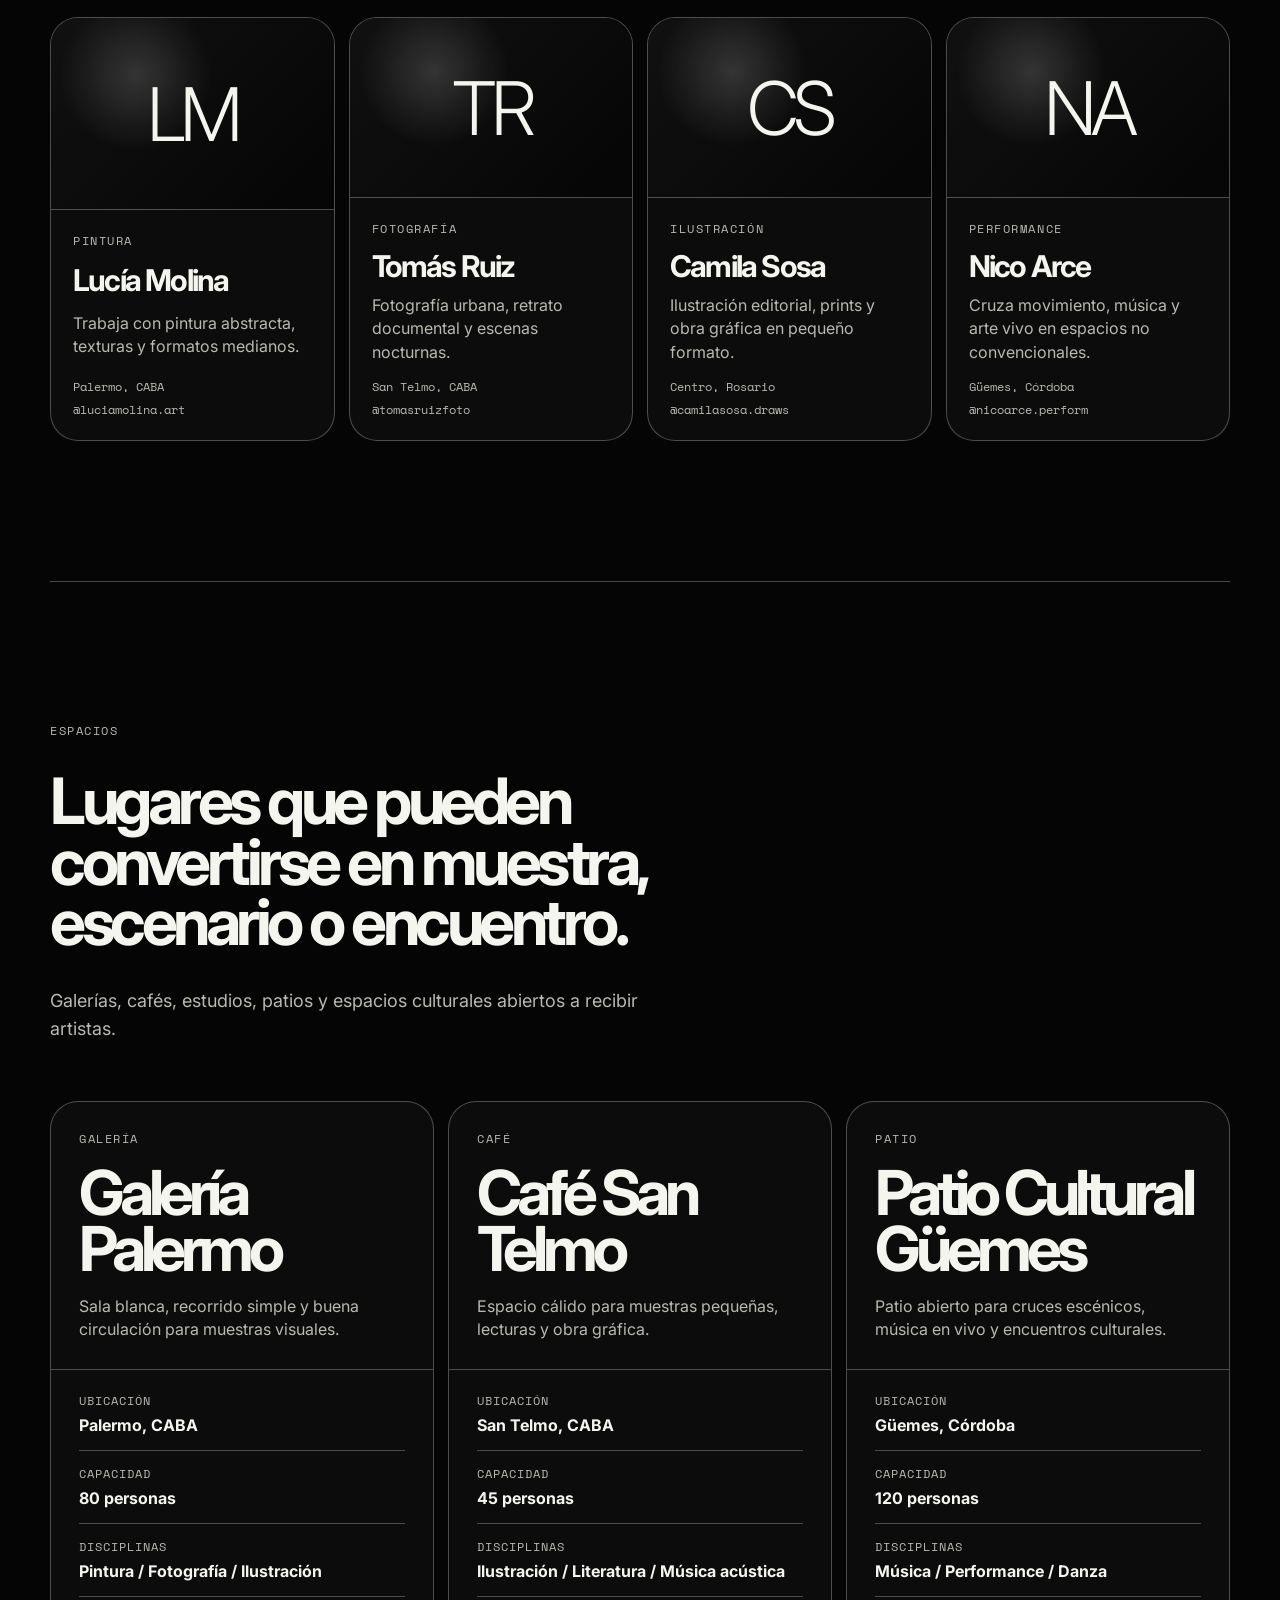
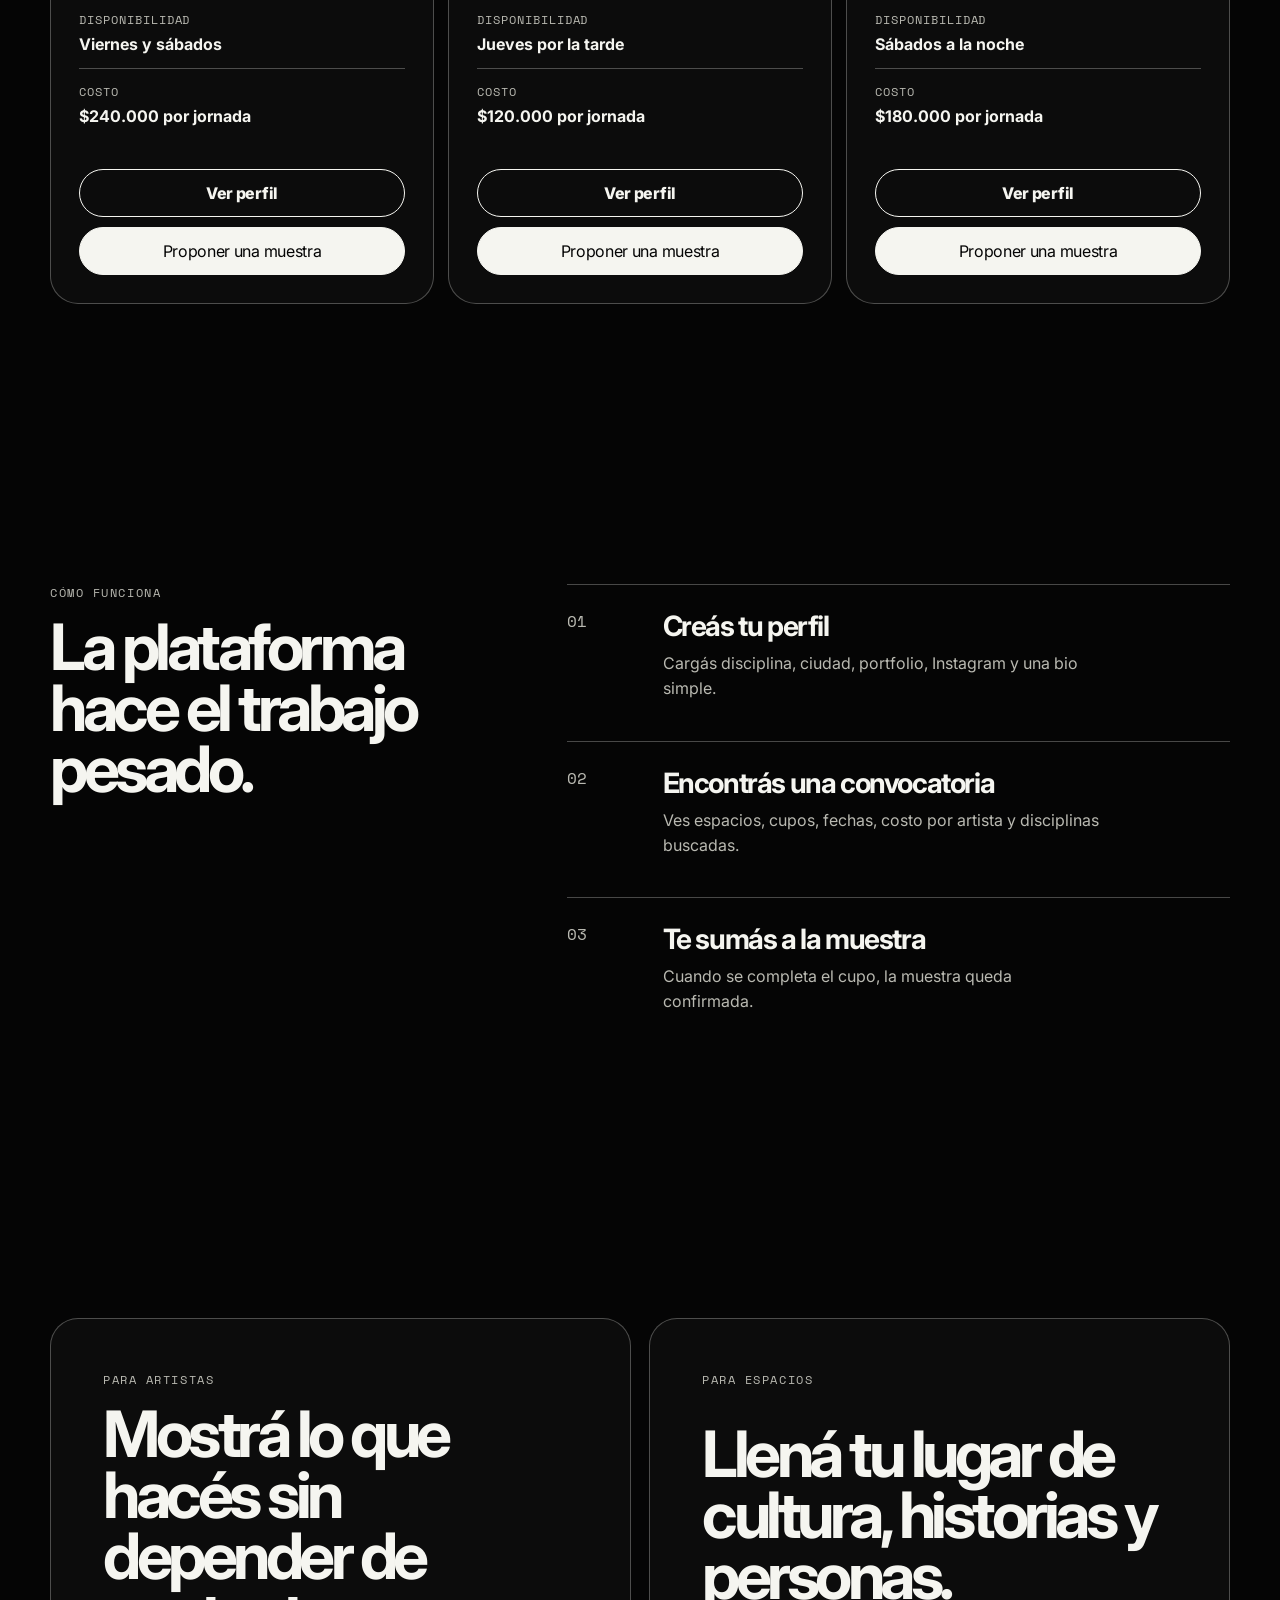
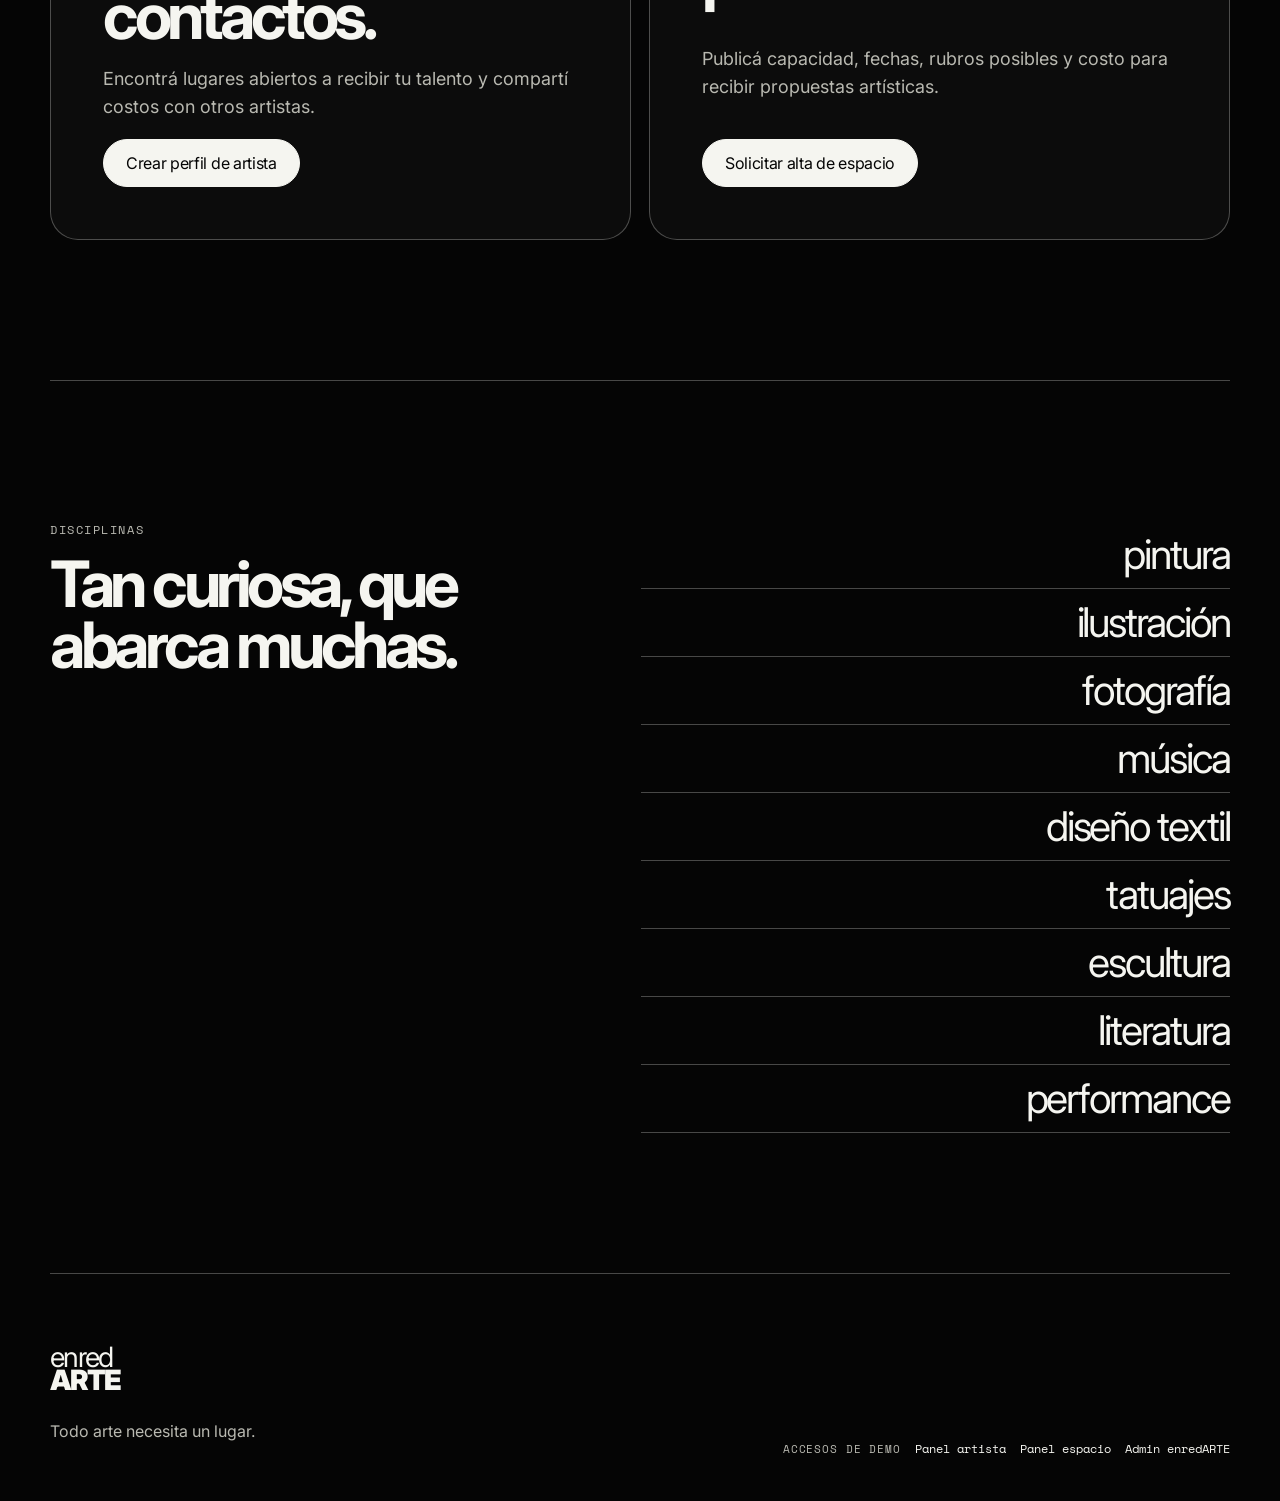
==== commit a604a1e7: "Update home CTAs based on current session" ====
--- a/index.html
+++ b/index.html
@@ -52,8 +52,13 @@
         </p>
 
         <div class="hero-actions" aria-label="Acciones principales">
-          <button class="button button-primary" type="button" data-open-artist>Soy artista</button>
-          <button class="button button-secondary" type="button" data-open-space>Tengo un espacio</button>
+          <button class="button button-primary" type="button" data-open-artist data-artist-session-cta>
+            Soy artista
+          </button>
+
+          <button class="button button-secondary" type="button" data-open-space data-space-session-cta>
+            Tengo un espacio
+          </button>
         </div>
       </div>
     </section>
@@ -163,7 +168,7 @@
         <p>
           Encontrá lugares abiertos a recibir tu talento y compartí costos con otros artistas.
         </p>
-        <button class="button button-primary" type="button" data-open-artist>
+        <button class="button button-primary" type="button" data-open-artist data-artist-session-cta>
           Crear perfil de artista
         </button>
       </article>
@@ -174,7 +179,7 @@
         <p>
           Publicá capacidad, fechas, rubros posibles y costo para recibir propuestas artísticas.
         </p>
-        <button class="button button-primary" type="button" data-open-space>
+        <button class="button button-primary" type="button" data-open-space data-space-session-cta>
           Solicitar alta de espacio
         </button>
       </article>
